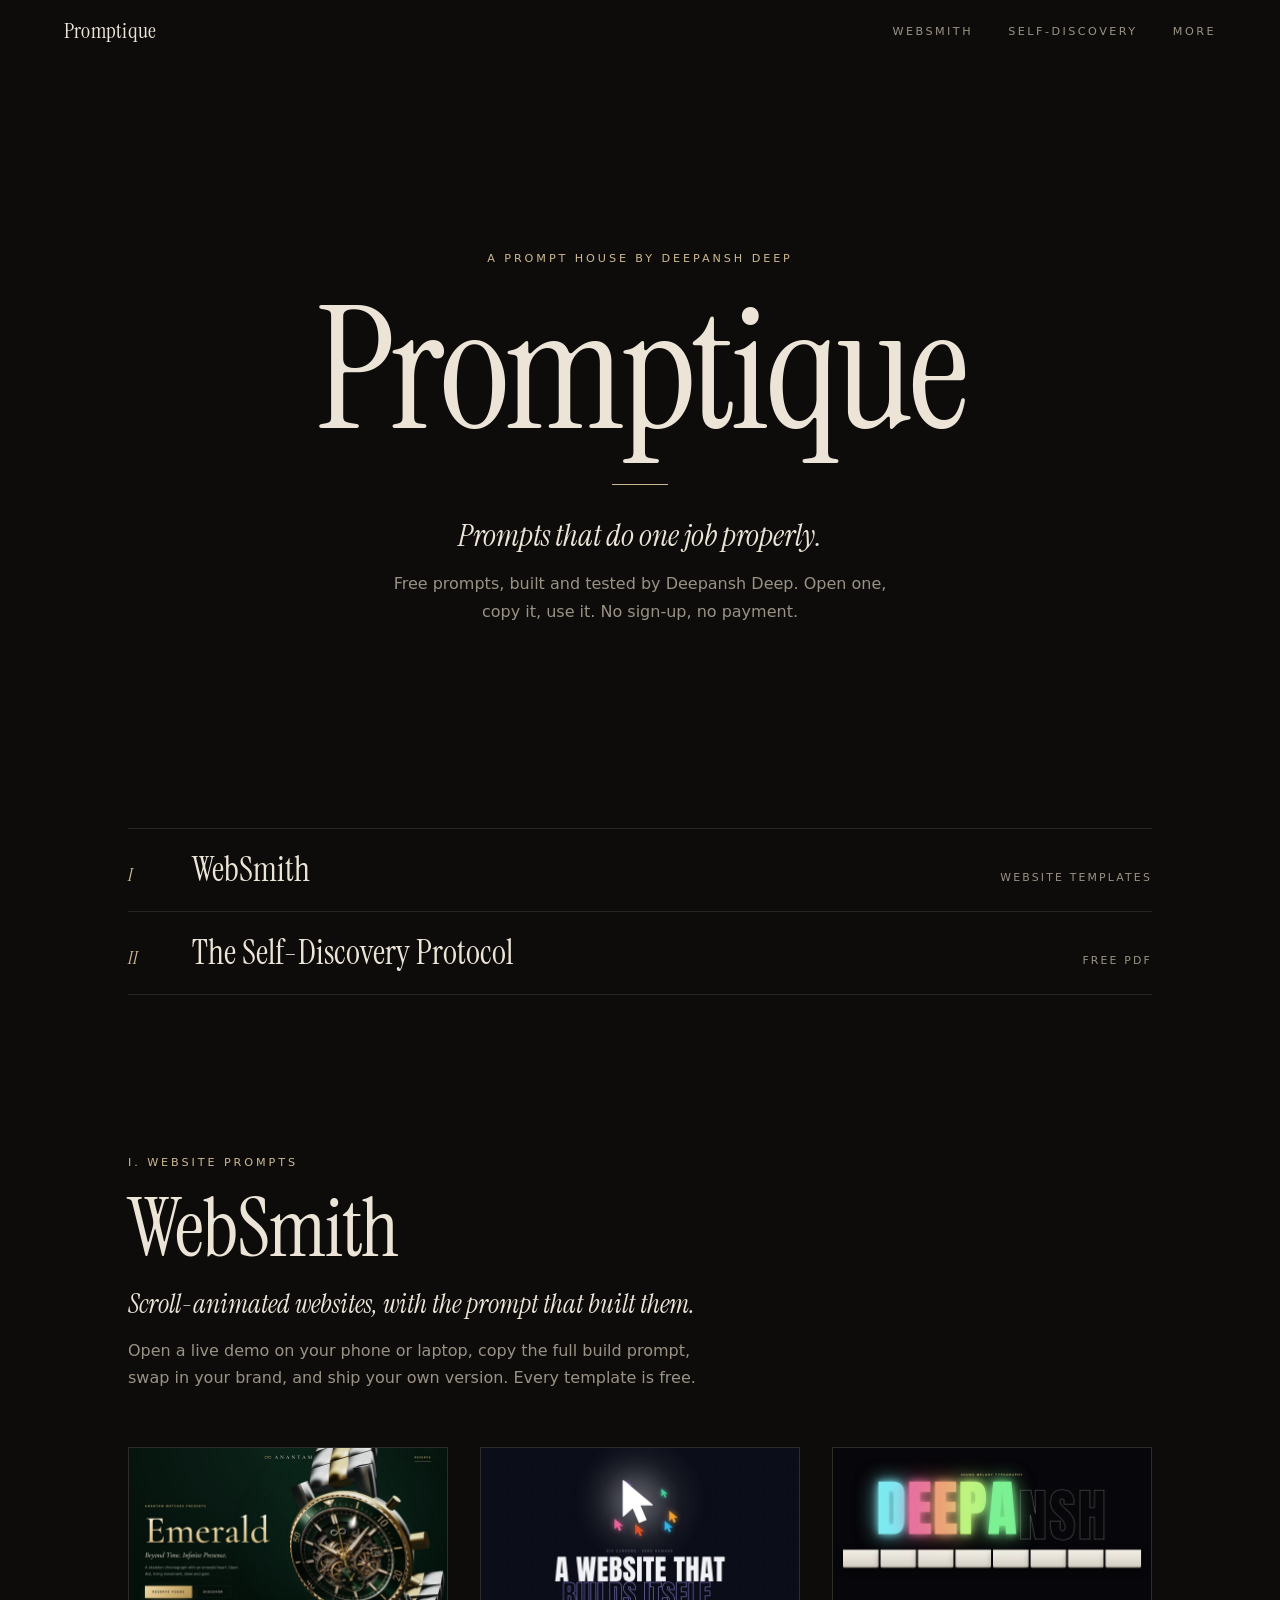
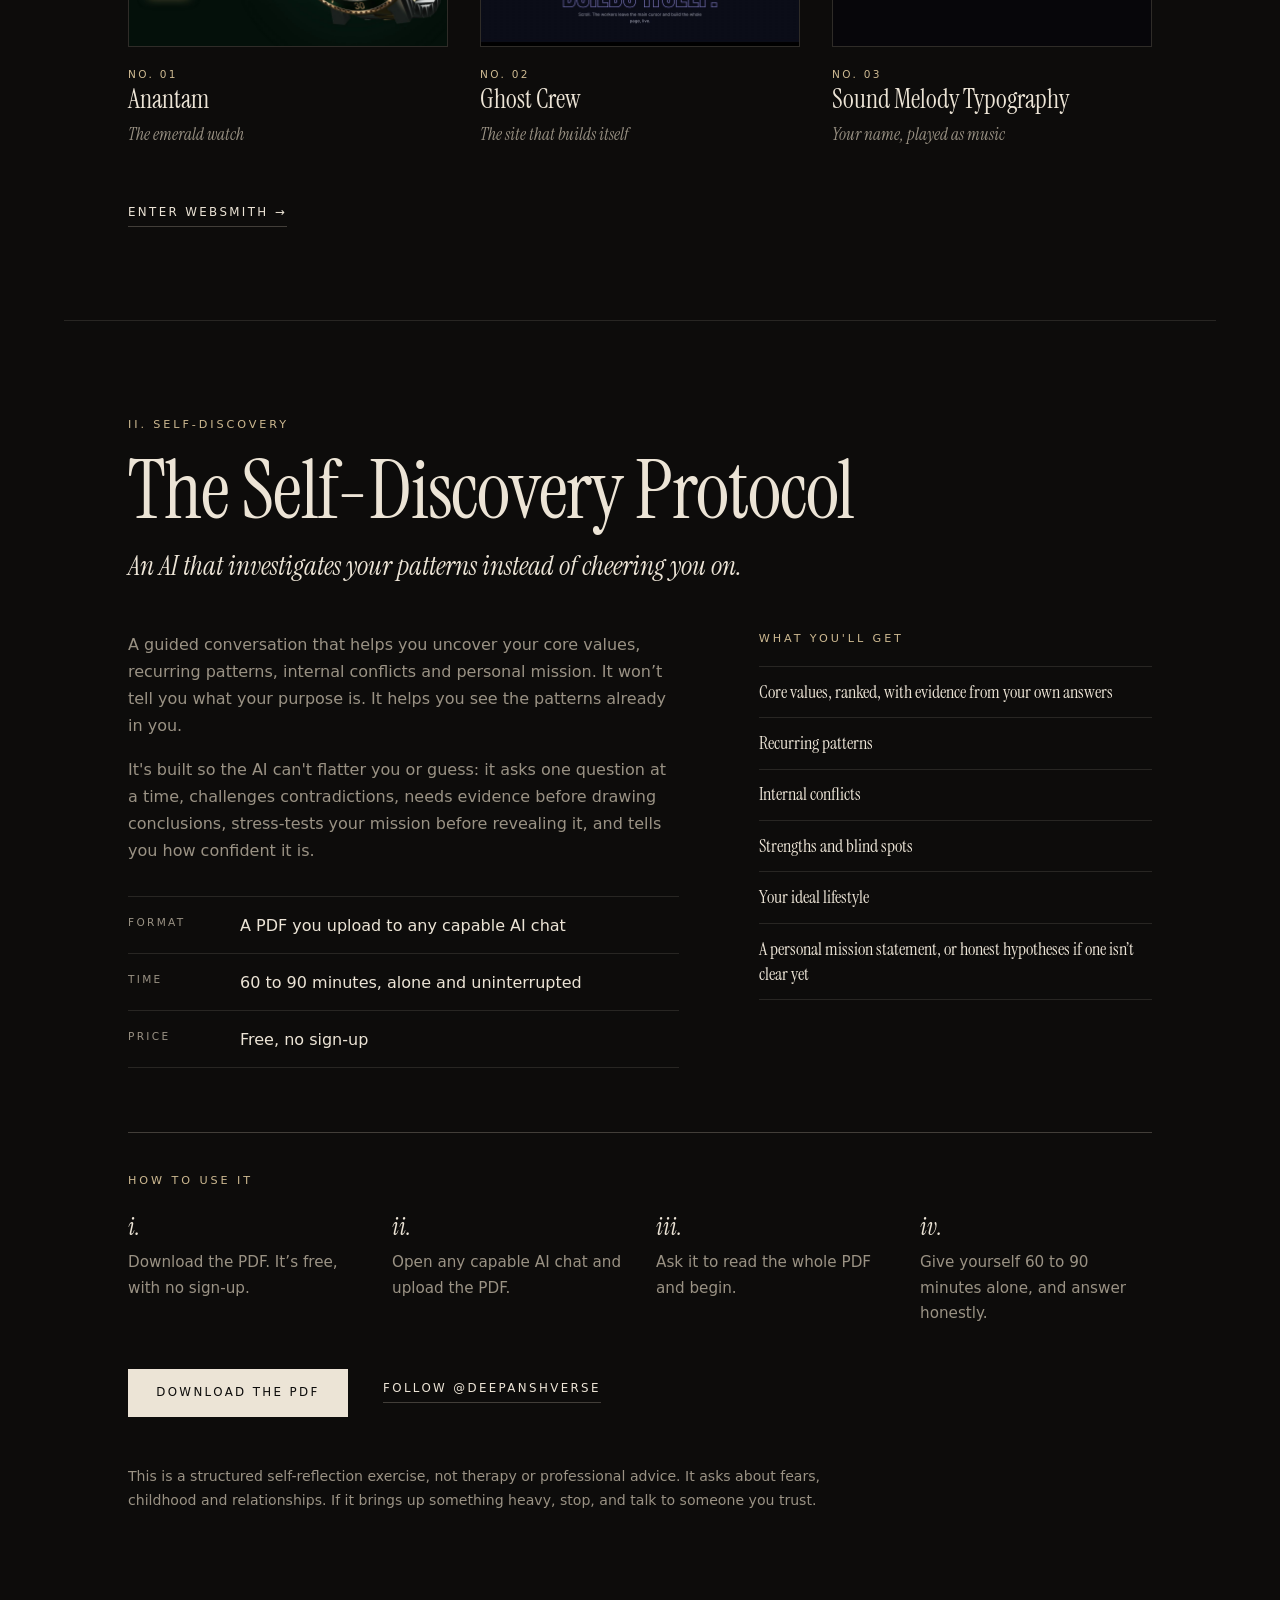
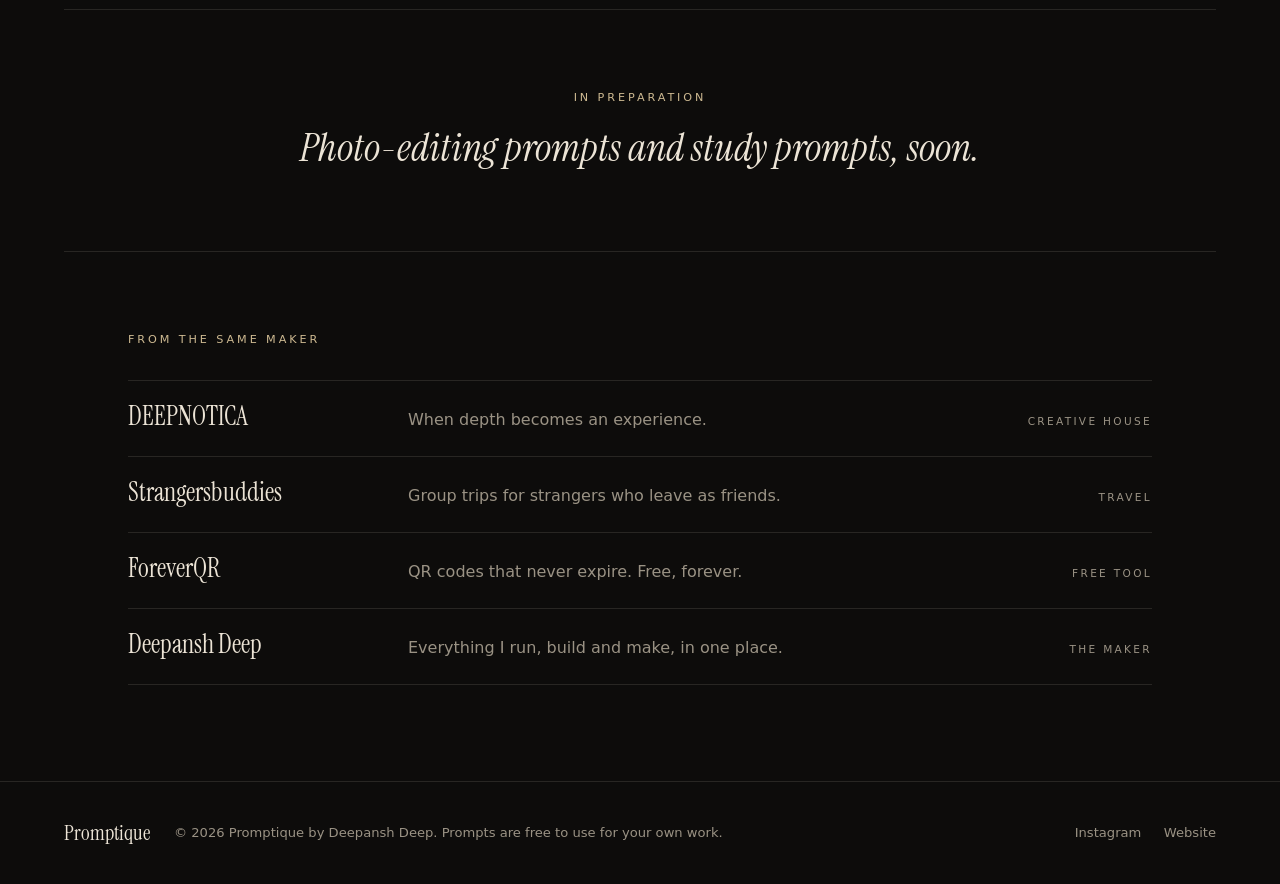
==== index.html @ ca17f7fd "Launch Promptique: WebSmith and the Self-Discovery Protocol Co-Authored-By: Claude Opus 5.5 <noreply" ====
<!DOCTYPE html><html lang="en-IN"> <head><meta charset="utf-8"><meta name="viewport" content="width=device-width, initial-scale=1"><title>Promptique | Free AI prompts by Deepansh Deep, home of WebSmith</title><meta name="description" content="Promptique is a free prompt shop by Deepansh Deep. WebSmith: scroll-animated website templates with the full prompt that built each one. The Self-Discovery Protocol: a free guided AI conversation. No sign-up, no payment."><link rel="canonical" href="https://promptique.github.io/"><meta name="robots" content="index, follow, max-image-preview:large"><meta name="author" content="Deepansh Deep"><meta name="theme-color" content="#0d0c0b"><meta name="color-scheme" content="dark"><link rel="icon" href="/favicon.svg" type="image/svg+xml"><meta property="og:type" content="website"><meta property="og:site_name" content="Promptique"><meta property="og:title" content="Promptique | Free AI prompts by Deepansh Deep, home of WebSmith"><meta property="og:description" content="Promptique is a free prompt shop by Deepansh Deep. WebSmith: scroll-animated website templates with the full prompt that built each one. The Self-Discovery Protocol: a free guided AI conversation. No sign-up, no payment."><meta property="og:url" content="https://promptique.github.io/"><meta property="og:image" content="https://promptique.github.io/og.png"><meta name="twitter:card" content="summary_large_image"><script type="application/ld+json">{"@context":"https://schema.org","@graph":[{"@type":"WebSite","@id":"https://promptique.github.io/#site","name":"Promptique","alternateName":["Promptique prompts","Promptique by Deepansh Deep"],"url":"https://promptique.github.io/","inLanguage":"en-IN","publisher":{"@id":"https://promptique.github.io/#org"}},{"@type":"Organization","@id":"https://promptique.github.io/#org","name":"Promptique","url":"https://promptique.github.io/","logo":"https://promptique.github.io/favicon.svg","founder":{"@type":"Person","name":"Deepansh Deep","url":"https://deepansh-deep.github.io/"},"sameAs":["https://www.instagram.com/deepanshverse/"]},{"@type":"ItemList","name":"Promptique","itemListElement":[{"@type":"ListItem","position":1,"name":"WebSmith","url":"https://promptique.github.io/websmith/","description":"Scroll-animated websites, with the prompt that built them."},{"@type":"ListItem","position":2,"name":"The Self-Discovery Protocol","url":"https://promptique.github.io/#self-discovery","description":"An AI that investigates your patterns instead of cheering you on."}]}]}</script><script>document.documentElement.classList.add('js');</script><link rel="stylesheet" href="/_pq/index.1N5DSRCJ.css"></head> <body> <a class="skip" href="#main">Skip to content</a> <header class="nav"> <a class="nav__brand" href="#top">Promptique</a> <nav class="nav__links" aria-label="Sections"> <a href="#websmith">WebSmith</a> <a href="#self-discovery">Self-Discovery</a> <a href="#more">More</a> </nav> </header> <main id="main"> <section class="hero" id="top"> <p class="label rv">A prompt house by Deepansh Deep</p> <h1 class="hero__word rv">Promptique</h1> <span class="rule rv" aria-hidden="true"></span> <p class="hero__tag rv"><em>Prompts that do one job properly.</em></p> <p class="hero__intro rv">Free prompts, built and tested by Deepansh Deep. Open one, copy it, use it. No sign-up, no payment.</p> </section> <section class="index rv" aria-label="Contents"> <a href="#websmith"><span class="n">I</span><span class="t">WebSmith</span><span class="d">Website templates</span></a> <a href="#self-discovery"><span class="n">II</span><span class="t">The Self-Discovery Protocol</span><span class="d">Free PDF</span></a> </section> <section class="ws" id="websmith" aria-labelledby="ws-h"> <header class="head rv"> <p class="label">I. Website prompts</p> <h2 id="ws-h" class="title">WebSmith</h2> <p class="lead"><em>Scroll-animated websites, with the prompt that built them.</em></p> <p class="body">Open a live demo on your phone or laptop, copy the full build prompt, swap in your brand, and ship your own version. Every template is free.</p> </header> <ul class="tpl" role="list"> <li class="rv" style="--d:0s"> <a href="/websmith/project-2-luxury-watch/index.html"> <span class="tpl__img"><img src="/websmith/assets/t2.jpg" alt="Anantam template preview" width="640" height="400" loading="lazy" decoding="async"></span> <span class="tpl__no">No. 01</span> <span class="tpl__name">Anantam</span> <span class="tpl__sub">The emerald watch</span> </a> </li><li class="rv" style="--d:0.08s"> <a href="/websmith/project-1-scroll-mouse-effect/index.html"> <span class="tpl__img"><img src="/websmith/assets/t1.jpg" alt="Ghost Crew template preview" width="640" height="400" loading="lazy" decoding="async"></span> <span class="tpl__no">No. 02</span> <span class="tpl__name">Ghost Crew</span> <span class="tpl__sub">The site that builds itself</span> </a> </li><li class="rv" style="--d:0.16s"> <a href="/websmith/project-3-sound-melody-typography/index.html"> <span class="tpl__img"><img src="/websmith/assets/t3.jpg" alt="Sound Melody Typography template preview" width="640" height="400" loading="lazy" decoding="async"></span> <span class="tpl__no">No. 03</span> <span class="tpl__name">Sound Melody Typography</span> <span class="tpl__sub">Your name, played as music</span> </a> </li> </ul> <p class="ws__cta rv"><a class="link" href="/websmith/">Enter WebSmith <span aria-hidden="true">→</span></a></p> </section> <section class="sd" id="self-discovery" aria-labelledby="sd-h"> <header class="head rv"> <p class="label">II. Self-discovery</p> <h2 id="sd-h" class="title">The Self-Discovery Protocol</h2> <p class="lead"><em>An AI that investigates your patterns instead of cheering you on.</em></p> </header> <div class="sd__grid"> <div class="rv"> <p class="body">A guided conversation that helps you uncover your core values, recurring patterns, internal conflicts and personal mission. It won’t tell you what your purpose is. It helps you see the patterns already in you.</p> <p class="body">It's built so the AI can't flatter you or guess: it asks one question at a time, challenges contradictions, needs evidence before drawing conclusions, stress-tests your mission before revealing it, and tells you how confident it is.</p> <dl class="facts"> <div><dt>Format</dt><dd>A PDF you upload to any capable AI chat</dd></div> <div><dt>Time</dt><dd>60 to 90 minutes, alone and uninterrupted</dd></div> <div><dt>Price</dt><dd>Free, no sign-up</dd></div> </dl> </div> <div class="rv"> <h3 class="label">What you'll get</h3> <ul class="list" role="list"><li>Core values, ranked, with evidence from your own answers</li><li>Recurring patterns</li><li>Internal conflicts</li><li>Strengths and blind spots</li><li>Your ideal lifestyle</li><li>A personal mission statement, or honest hypotheses if one isn’t clear yet</li></ul> </div> </div> <div class="how rv"> <h3 class="label">How to use it</h3> <ol role="list"><li><span class="how__n">i.</span>Download the PDF. It’s free, with no sign-up.</li><li><span class="how__n">ii.</span>Open any capable AI chat and upload the PDF.</li><li><span class="how__n">iii.</span>Ask it to read the whole PDF and begin.</li><li><span class="how__n">iv.</span>Give yourself 60 to 90 minutes alone, and answer honestly.</li></ol> <div class="ctas"> <a class="btn" href="/downloads/the-self-discovery-protocol.pdf" download>Download the PDF</a> <a class="link" href="https://www.instagram.com/deepanshverse/" target="_blank" rel="noopener">Follow @deepanshverse<span class="sr"> (opens in a new tab)</span></a> </div> </div> <p class="note rv" role="note">This is a structured self-reflection exercise, not therapy or professional advice. It asks about fears, childhood and relationships. If it brings up something heavy, stop, and talk to someone you trust.</p> </section> <section class="next rv" aria-labelledby="next-h"> <h2 id="next-h" class="label">In preparation</h2> <p class="next__list"><em>Photo-editing prompts and study prompts, soon.</em></p> </section> <section class="more" id="more" aria-labelledby="more-h"> <h2 id="more-h" class="label rv">From the same maker</h2> <ul class="more__list" role="list"> <li class="rv"> <a href="https://deepnotica.github.io/" target="_blank" rel="noopener"> <span class="more__name">DEEPNOTICA</span> <span class="more__text">When depth becomes an experience.</span> <span class="more__label">Creative house</span> <span class="sr"> (opens in a new tab)</span> </a> </li><li class="rv"> <a href="https://strangersbuddies.github.io/" target="_blank" rel="noopener"> <span class="more__name">Strangersbuddies</span> <span class="more__text">Group trips for strangers who leave as friends.</span> <span class="more__label">Travel</span> <span class="sr"> (opens in a new tab)</span> </a> </li><li class="rv"> <a href="https://foreverqr.github.io/" target="_blank" rel="noopener"> <span class="more__name">ForeverQR</span> <span class="more__text">QR codes that never expire. Free, forever.</span> <span class="more__label">Free tool</span> <span class="sr"> (opens in a new tab)</span> </a> </li><li class="rv"> <a href="https://deepansh-deep.github.io/" target="_blank" rel="noopener"> <span class="more__name">Deepansh Deep</span> <span class="more__text">Everything I run, build and make, in one place.</span> <span class="more__label">The maker</span> <span class="sr"> (opens in a new tab)</span> </a> </li> </ul> </section> </main> <footer class="foot"> <p class="foot__brand">Promptique</p> <p class="foot__line">© 2026 Promptique by <a href="https://deepansh-deep.github.io/" target="_blank" rel="noopener">Deepansh Deep</a>. Prompts are free to use for your own work.</p> <p class="foot__links"><a href="https://www.instagram.com/deepanshverse/" target="_blank" rel="noopener">Instagram</a><a href="https://deepansh-deep.github.io/" target="_blank" rel="noopener">Website</a></p> </footer> <script>
      (() => {
        const els = document.querySelectorAll('.rv');
        if (!('IntersectionObserver' in window) || matchMedia('(prefers-reduced-motion: reduce)').matches) { els.forEach((e) => e.classList.add('in')); return; }
        const io = new IntersectionObserver((es) => es.forEach((e) => { if (e.isIntersecting) { e.target.classList.add('in'); io.unobserve(e.target); } }), { rootMargin: '0px 0px -6% 0px' });
        els.forEach((e) => io.observe(e));
        const nav = document.querySelector('.nav');
        addEventListener('scroll', () => nav.classList.toggle('is-solid', scrollY > 40), { passive: true });
      })();
    </script> </body> </html>
---- _pq/index.1N5DSRCJ.css ----
@font-face{font-family:"Instrument Serif";font-style:italic;font-display:swap;font-weight:400;src:url(/_pq/instrument-serif-latin-ext-400-italic.C9HzH3YL.woff2) format("woff2"),url(/_pq/instrument-serif-latin-ext-400-italic.D7-lnxEk.woff) format("woff");unicode-range:U+0100-02BA,U+02BD-02C5,U+02C7-02CC,U+02CE-02D7,U+02DD-02FF,U+0304,U+0308,U+0329,U+1D00-1DBF,U+1E00-1E9F,U+1EF2-1EFF,U+2020,U+20A0-20AB,U+20AD-20C0,U+2113,U+2C60-2C7F,U+A720-A7FF}@font-face{font-family:"Instrument Serif";font-style:italic;font-display:swap;font-weight:400;src:url(/_pq/instrument-serif-latin-400-italic.DKMiL14s.woff2) format("woff2"),url(/_pq/instrument-serif-latin-400-italic.u__WvvIK.woff) format("woff");unicode-range:U+0000-00FF,U+0131,U+0152-0153,U+02BB-02BC,U+02C6,U+02DA,U+02DC,U+0304,U+0308,U+0329,U+2000-206F,U+20AC,U+2122,U+2191,U+2193,U+2212,U+2215,U+FEFF,U+FFFD}@font-face{font-family:"Instrument Serif";font-style:normal;font-display:swap;font-weight:400;src:url(/_pq/instrument-serif-latin-ext-400-normal.C2je3j2s.woff2) format("woff2"),url(/_pq/instrument-serif-latin-ext-400-normal.CFCUzsTy.woff) format("woff");unicode-range:U+0100-02BA,U+02BD-02C5,U+02C7-02CC,U+02CE-02D7,U+02DD-02FF,U+0304,U+0308,U+0329,U+1D00-1DBF,U+1E00-1E9F,U+1EF2-1EFF,U+2020,U+20A0-20AB,U+20AD-20C0,U+2113,U+2C60-2C7F,U+A720-A7FF}@font-face{font-family:"Instrument Serif";font-style:normal;font-display:swap;font-weight:400;src:url(/_pq/instrument-serif-latin-400-normal.DnYpCC2O.woff2) format("woff2"),url(/_pq/instrument-serif-latin-400-normal.BVbkICAY.woff) format("woff");unicode-range:U+0000-00FF,U+0131,U+0152-0153,U+02BB-02BC,U+02C6,U+02DA,U+02DC,U+0304,U+0308,U+0329,U+2000-206F,U+20AC,U+2122,U+2191,U+2193,U+2212,U+2215,U+FEFF,U+FFFD}@font-face{font-family:Schibsted Grotesk Variable;font-style:normal;font-display:swap;font-weight:400 900;src:url(/_pq/schibsted-grotesk-latin-ext-wght-normal.hsMS0n0O.woff2) format("woff2-variations");unicode-range:U+0100-02BA,U+02BD-02C5,U+02C7-02CC,U+02CE-02D7,U+02DD-02FF,U+0304,U+0308,U+0329,U+1D00-1DBF,U+1E00-1E9F,U+1EF2-1EFF,U+2020,U+20A0-20AB,U+20AD-20C0,U+2113,U+2C60-2C7F,U+A720-A7FF}@font-face{font-family:Schibsted Grotesk Variable;font-style:normal;font-display:swap;font-weight:400 900;src:url(/_pq/schibsted-grotesk-latin-wght-normal.Bb8VGrTG.woff2) format("woff2-variations");unicode-range:U+0000-00FF,U+0131,U+0152-0153,U+02BB-02BC,U+02C6,U+02DA,U+02DC,U+0304,U+0308,U+0329,U+2000-206F,U+20AC,U+2122,U+2191,U+2193,U+2212,U+2215,U+FEFF,U+FFFD}:root{--bg: #0d0c0b;--line: rgba(232, 222, 204, .12);--line2: rgba(232, 222, 204, .24);--ink: #ece4d6;--dim: #9a9284;--champ: #cdb991;--serif: "Instrument Serif", Georgia, "Times New Roman", serif;--sans: "Schibsted Grotesk Variable", system-ui, sans-serif;--ease: cubic-bezier(.25,.6,.2,1);--pad: clamp(1.25rem, 5vw, 4rem);--max: 72rem;color-scheme:dark}*,*:before,*:after{box-sizing:border-box}html{scroll-behavior:smooth;-webkit-text-size-adjust:100%}body{margin:0;background:var(--bg);color:var(--ink);font:400 1rem/1.7 var(--sans);overflow-x:hidden;-webkit-font-smoothing:antialiased}a{color:inherit}em{font-family:var(--serif);font-style:italic;font-weight:400}img{display:block;max-width:100%;height:auto}.sr{position:absolute;width:1px;height:1px;overflow:hidden;clip:rect(0 0 0 0);white-space:nowrap}.skip{position:absolute;left:1rem;top:-4rem;z-index:99;background:var(--ink);color:var(--bg);padding:.6rem 1rem}.skip:focus{top:1rem}:focus-visible{outline:1px solid var(--champ);outline-offset:4px}.label{margin:0;font:500 .7rem/1.4 var(--sans);letter-spacing:.26em;text-transform:uppercase;color:var(--champ)}.title{margin:1.1rem 0 0;font:400 clamp(2.6rem,1.4rem + 4.6vw,5.4rem)/1 var(--serif);letter-spacing:-.015em}.lead{margin:1rem 0 0;font-size:clamp(1.25rem,1rem + .9vw,1.7rem);line-height:1.3;color:var(--ink)}.body{margin:1rem 0 0;color:var(--dim);max-width:38rem}.btn{display:inline-flex;align-items:center;min-height:3rem;padding:.9rem 1.7rem;border:1px solid var(--ink);background:var(--ink);color:var(--bg);font:500 .74rem/1 var(--sans);letter-spacing:.2em;text-transform:uppercase;text-decoration:none;transition:background .4s var(--ease),color .4s var(--ease)}.btn:hover{background:transparent;color:var(--ink)}.link{font:500 .74rem/1 var(--sans);letter-spacing:.2em;text-transform:uppercase;text-decoration:none;padding-bottom:.45rem;border-bottom:1px solid var(--line2);transition:border-color .4s var(--ease),color .4s}.link:hover{border-color:var(--champ);color:var(--champ)}.js .rv{opacity:0;transform:translateY(14px);transition:opacity 1.2s var(--ease),transform 1.2s var(--ease);transition-delay:var(--d, 0s)}.js .rv.in{opacity:1;transform:none}.nav{position:fixed;inset:0 0 auto;z-index:40;display:flex;align-items:center;gap:2rem;padding:1.3rem var(--pad);border-bottom:1px solid transparent;transition:background .5s,border-color .5s}.nav.is-solid{background:#0d0c0be0;backdrop-filter:blur(10px);border-color:var(--line)}.nav__brand{font:400 1.35rem/1 var(--serif);text-decoration:none;letter-spacing:.01em}.nav__links{display:flex;gap:2.2rem;margin-left:auto}.nav__links a{font:500 .7rem/1 var(--sans);letter-spacing:.22em;text-transform:uppercase;text-decoration:none;color:var(--dim);transition:color .3s}.nav__links a:hover{color:var(--ink)}main>section{max-width:var(--max);margin-inline:auto;padding-inline:var(--pad)}.hero{min-height:92svh;display:grid;align-content:center;justify-items:center;text-align:center;padding-top:7rem;padding-bottom:4rem}.hero__word{margin:1.6rem 0 0;font:400 clamp(3.6rem,1rem + 12vw,11rem)/.92 var(--serif);letter-spacing:-.025em}.rule{display:block;width:3.5rem;height:1px;background:var(--champ);margin:2.2rem auto 0}.hero__tag{margin:2rem 0 0;font-size:clamp(1.3rem,1rem + 1.2vw,2rem);line-height:1.2}.hero__intro{margin:1rem 0 0;max-width:32rem;color:var(--dim)}.index{display:grid;margin-bottom:6rem}.index a:first-child{border-top:1px solid var(--line)}.index a{display:grid;grid-template-columns:3rem 1fr auto;align-items:baseline;gap:1rem;padding:1.4rem 0;border-bottom:1px solid var(--line);text-decoration:none;transition:padding .5s var(--ease)}.index a:hover{padding-left:.6rem}.index .n{font:italic 400 1.1rem/1 var(--serif);color:var(--champ)}.index .t{font:400 clamp(1.4rem,1rem + 1.4vw,2.2rem)/1.1 var(--serif)}.index .d{font:500 .68rem/1 var(--sans);letter-spacing:.2em;text-transform:uppercase;color:var(--dim)}.ws{padding-block:4rem 6rem}.tpl{list-style:none;margin:3.5rem 0 0;padding:0;display:grid;grid-template-columns:repeat(3,1fr);gap:2rem}.tpl a{display:grid;gap:.35rem;text-decoration:none}.tpl__img{display:block;aspect-ratio:16 / 10;overflow:hidden;border:1px solid var(--line);margin-bottom:1rem;background:#151311}.tpl__img img{width:100%;height:100%;object-fit:cover;filter:saturate(.85);transition:transform 1.2s var(--ease),filter .8s}.tpl a:hover img{transform:scale(1.03);filter:saturate(1)}.tpl__no{font:500 .66rem/1 var(--sans);letter-spacing:.22em;text-transform:uppercase;color:var(--champ)}.tpl__name{font:400 1.6rem/1.15 var(--serif)}.tpl__sub{font-family:var(--serif);font-style:italic;color:var(--dim);font-size:1.05rem}.ws__cta{margin:3rem 0 0}.sd{padding-block:6rem;border-top:1px solid var(--line)}.sd__grid{display:grid;grid-template-columns:7fr 5fr;gap:3rem 5rem;margin-top:3rem}.sd__grid .body:first-child{margin-top:0}.facts{margin:2rem 0 0;display:grid;border-top:1px solid var(--line)}.facts div{display:grid;grid-template-columns:6rem 1fr;gap:1rem;padding:.9rem 0;border-bottom:1px solid var(--line)}.facts dt{font:500 .66rem/1.9 var(--sans);letter-spacing:.22em;text-transform:uppercase;color:var(--dim)}.facts dd{margin:0}.list{list-style:none;margin:1.2rem 0 0;padding:0;border-top:1px solid var(--line)}.list li{padding:.8rem 0;border-bottom:1px solid var(--line);font-family:var(--serif);font-size:1.15rem;line-height:1.35}.how{margin-top:4rem;padding-top:2.5rem;border-top:1px solid var(--line2)}.how ol{list-style:none;margin:1.6rem 0 0;padding:0;display:grid;grid-template-columns:repeat(4,1fr);gap:2rem}.how li{color:var(--dim);font-size:.95rem}.how__n{display:block;font:italic 400 1.5rem/1 var(--serif);color:var(--ink);margin-bottom:.7rem}.ctas{display:flex;flex-wrap:wrap;align-items:center;gap:1.5rem 2.2rem;margin-top:2.6rem}.note{margin:3rem 0 0;max-width:46rem;font-size:.88rem;color:var(--dim);font-style:normal}.next{padding-block:5rem;border-top:1px solid var(--line);text-align:center}.next__list{margin:1.2rem 0 0;font-size:clamp(1.5rem,1rem + 1.8vw,2.6rem);line-height:1.2}.more{padding-block:5rem 6rem;border-top:1px solid var(--line)}.more__list{list-style:none;margin:2rem 0 0;padding:0;border-top:1px solid var(--line)}.more__list a{display:grid;grid-template-columns:16rem 1fr auto;gap:1.5rem;align-items:baseline;padding:1.4rem 0;border-bottom:1px solid var(--line);text-decoration:none;transition:padding .5s var(--ease)}.more__list a:hover{padding-left:.6rem}.more__list a:hover .more__name{color:var(--champ)}.more__name{font:400 1.6rem/1.1 var(--serif);transition:color .4s}.more__text{color:var(--dim)}.more__label{font:500 .66rem/1 var(--sans);letter-spacing:.22em;text-transform:uppercase;color:var(--dim)}.foot{border-top:1px solid var(--line);padding:2.5rem var(--pad);display:grid;grid-template-columns:auto 1fr auto;gap:1.5rem;align-items:center}.foot__brand{margin:0;font:400 1.3rem/1 var(--serif)}.foot__line{margin:0;color:var(--dim);font-size:.82rem}.foot__links{margin:0;display:flex;gap:1.4rem;font-size:.82rem}.foot a{color:var(--dim);text-decoration:none}.foot a:hover{color:var(--ink)}@media(max-width:900px){.nav__links{gap:1.2rem}.tpl{grid-template-columns:1fr;gap:2.5rem}.sd__grid{grid-template-columns:1fr}.how ol{grid-template-columns:1fr 1fr}.more__list a{grid-template-columns:1fr;gap:.4rem}.foot{grid-template-columns:1fr}}@media(max-width:560px){.nav__links a:not(:first-child){display:none}.index a{grid-template-columns:2.2rem 1fr}.index .d{display:none}.how ol{grid-template-columns:1fr;gap:1.4rem}.facts div{grid-template-columns:1fr;gap:.1rem}}@media(prefers-reduced-motion:reduce){html{scroll-behavior:auto}}
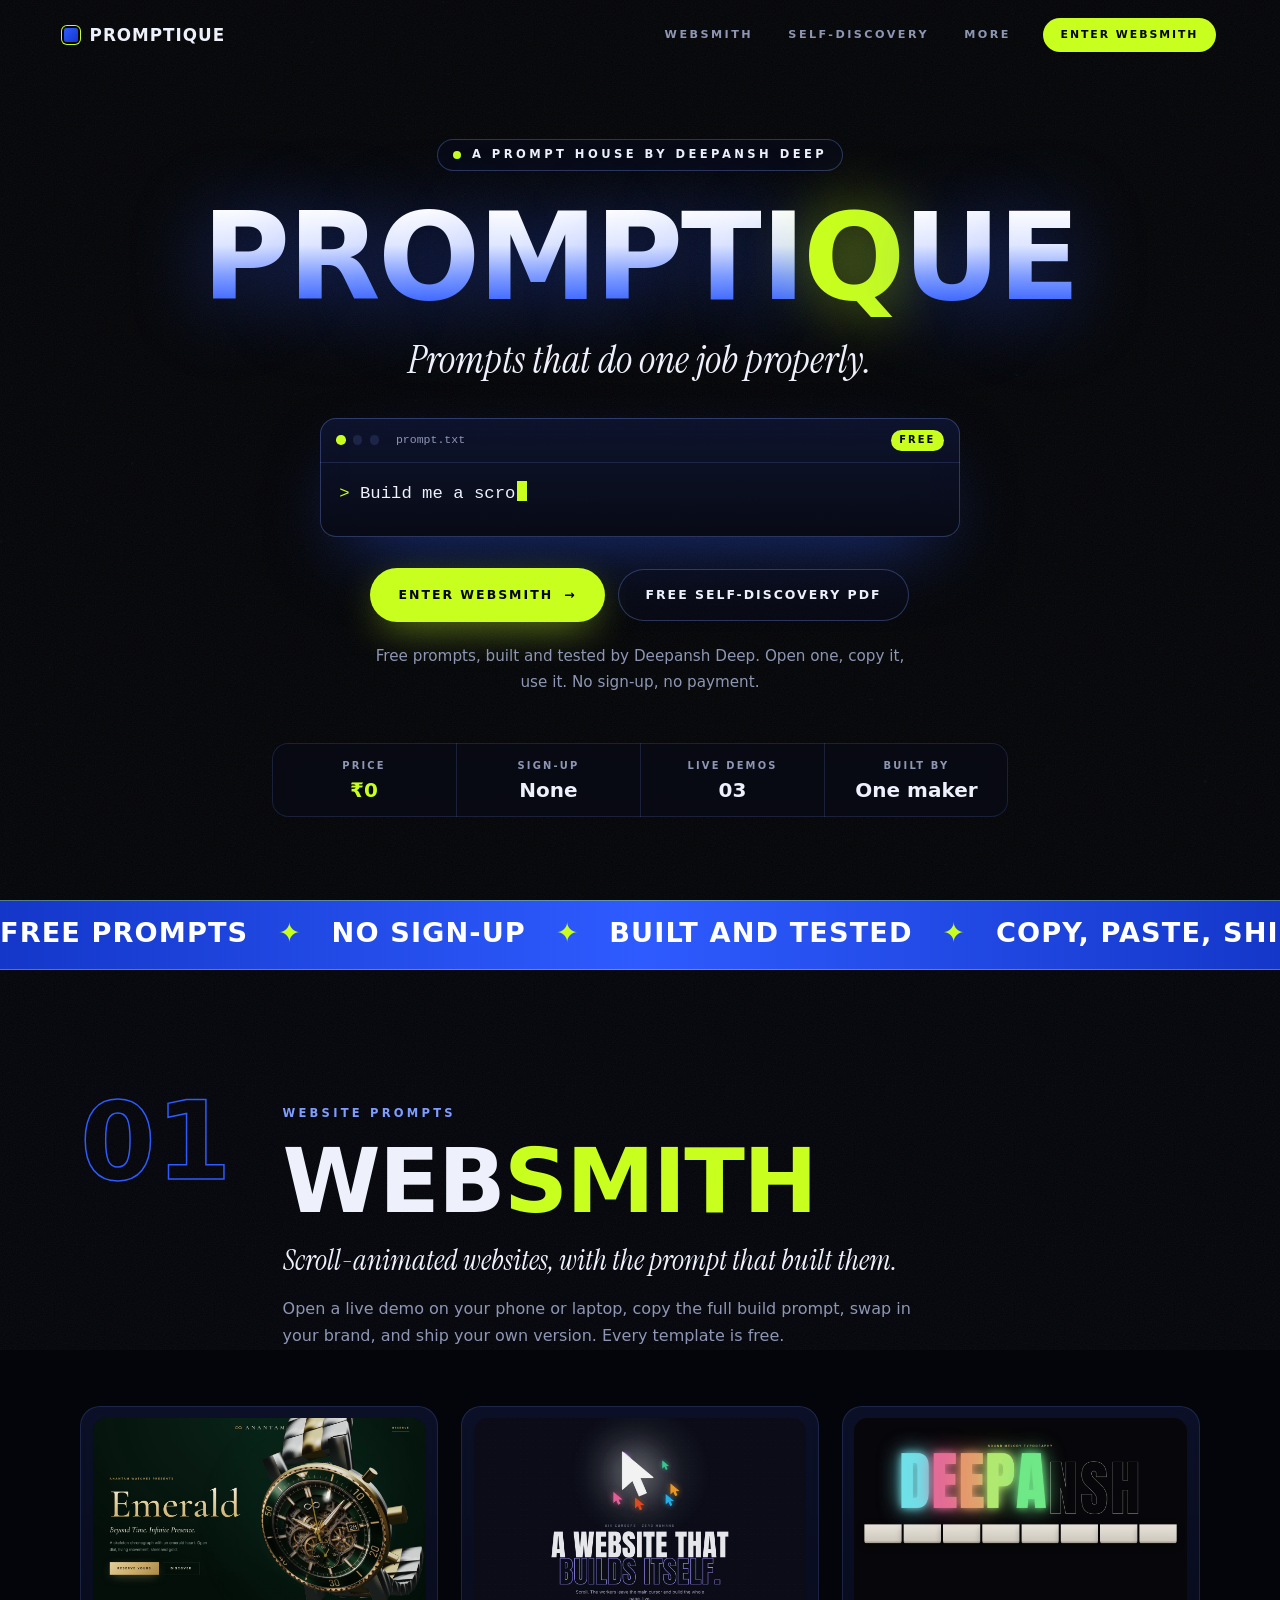
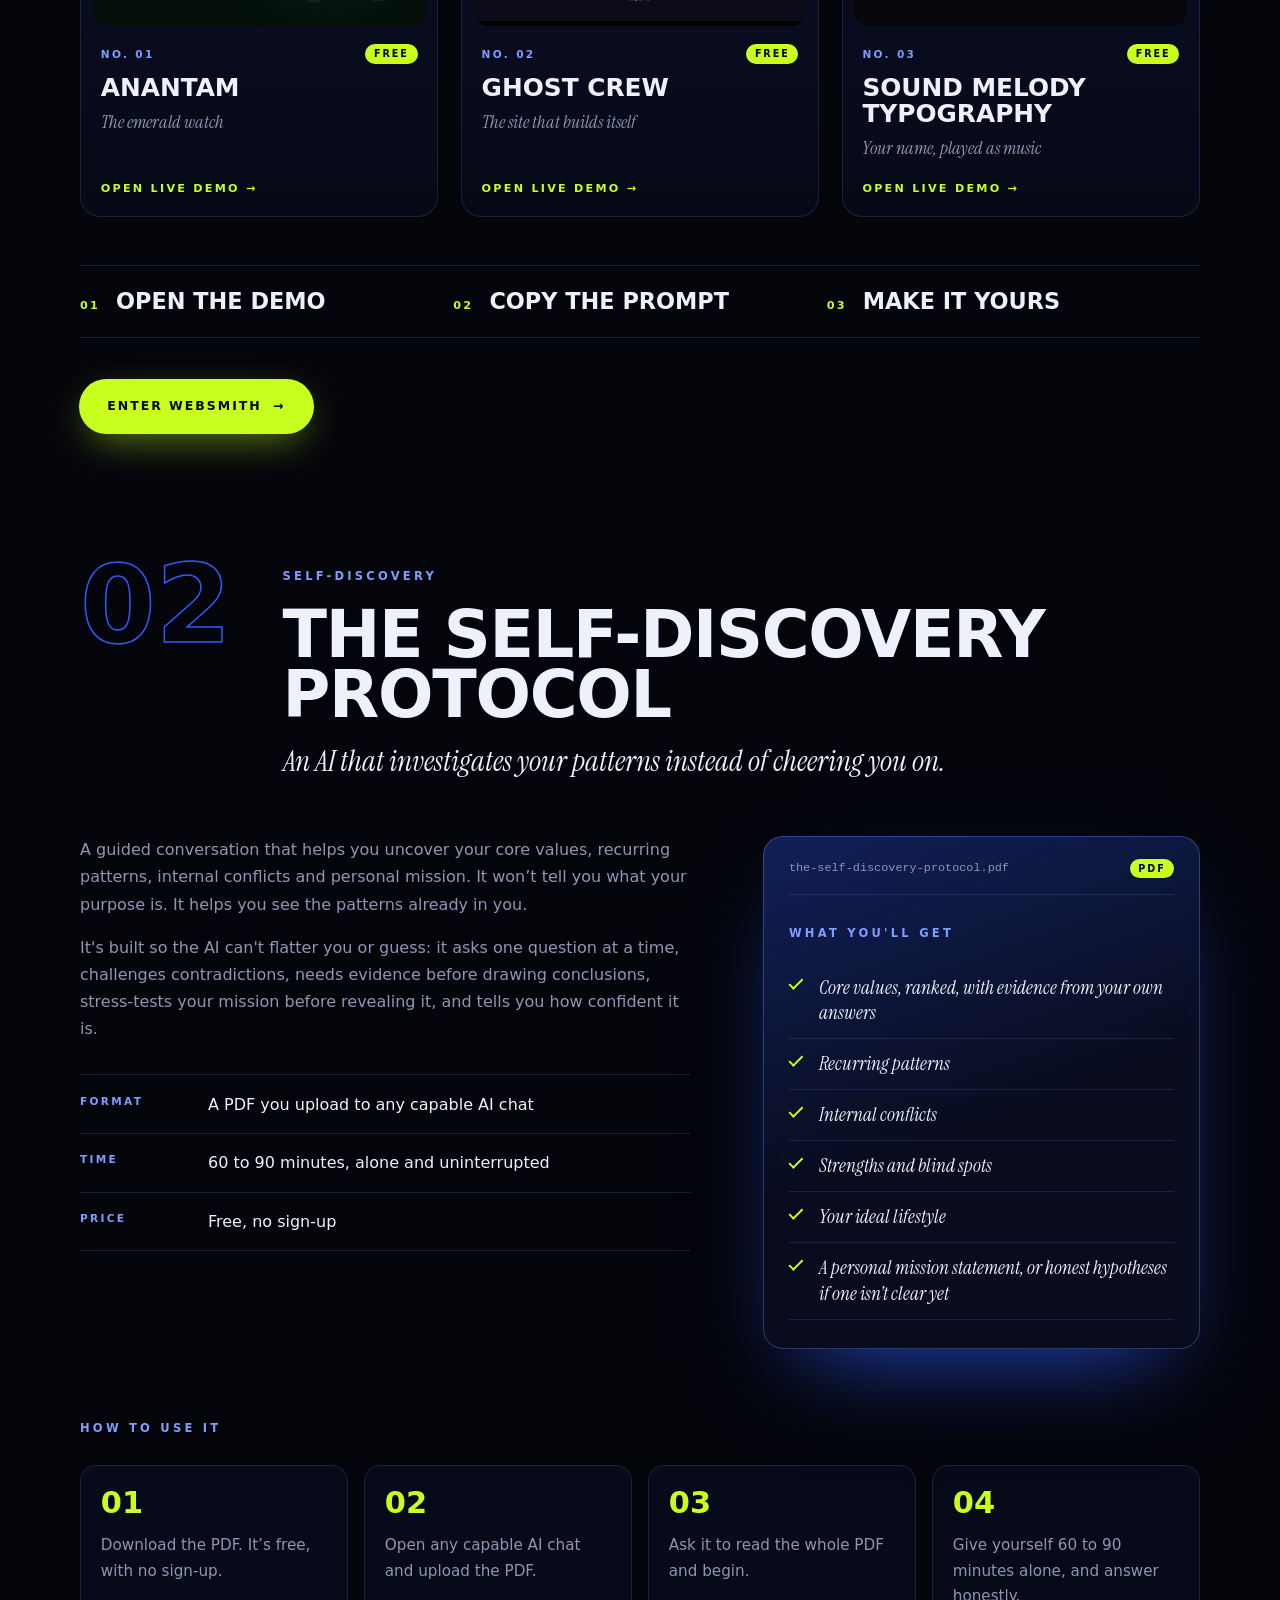
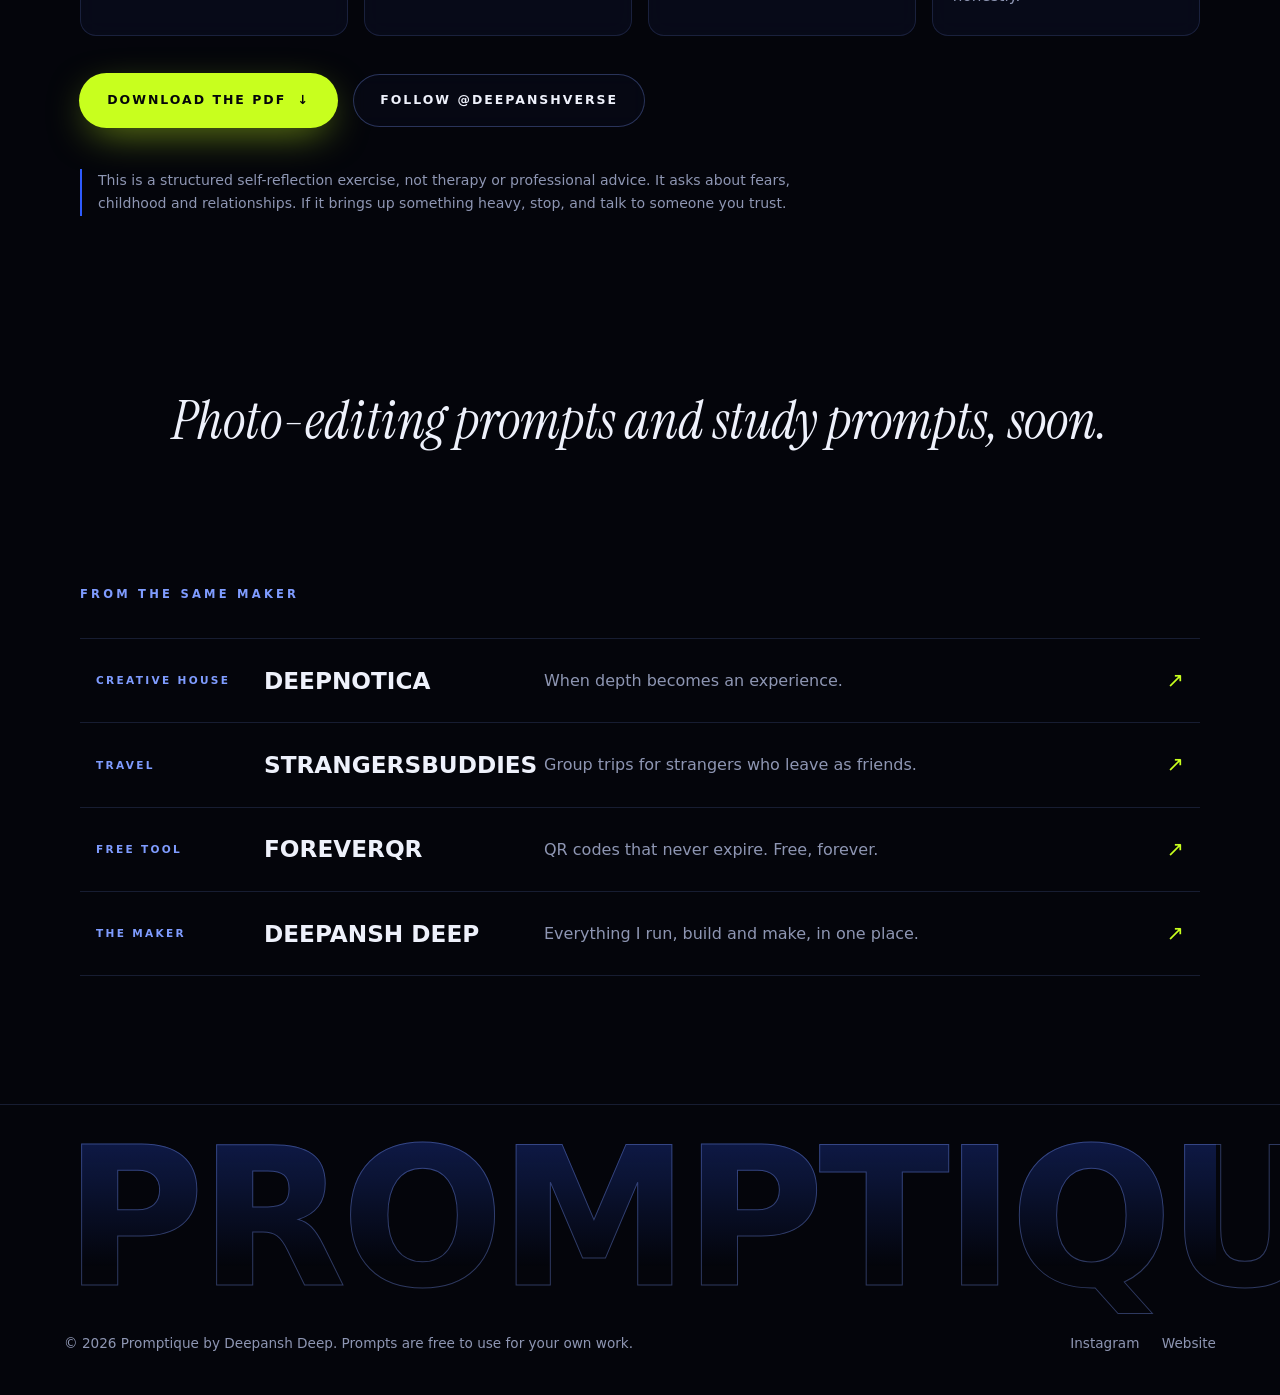
==== commit caea6912: "Promptique redesign: Midnight Black and Cobalt Blue with Acid Lime; WebSmith statement section made " ====
--- a/index.html
+++ b/index.html
@@ -1,10 +1,62 @@
-<!DOCTYPE html><html lang="en-IN"> <head><meta charset="utf-8"><meta name="viewport" content="width=device-width, initial-scale=1"><title>Promptique | Free AI prompts by Deepansh Deep, home of WebSmith</title><meta name="description" content="Promptique is a free prompt shop by Deepansh Deep. WebSmith: scroll-animated website templates with the full prompt that built each one. The Self-Discovery Protocol: a free guided AI conversation. No sign-up, no payment."><link rel="canonical" href="https://promptique.github.io/"><meta name="robots" content="index, follow, max-image-preview:large"><meta name="author" content="Deepansh Deep"><meta name="theme-color" content="#0d0c0b"><meta name="color-scheme" content="dark"><link rel="icon" href="/favicon.svg" type="image/svg+xml"><meta property="og:type" content="website"><meta property="og:site_name" content="Promptique"><meta property="og:title" content="Promptique | Free AI prompts by Deepansh Deep, home of WebSmith"><meta property="og:description" content="Promptique is a free prompt shop by Deepansh Deep. WebSmith: scroll-animated website templates with the full prompt that built each one. The Self-Discovery Protocol: a free guided AI conversation. No sign-up, no payment."><meta property="og:url" content="https://promptique.github.io/"><meta property="og:image" content="https://promptique.github.io/og.png"><meta name="twitter:card" content="summary_large_image"><script type="application/ld+json">{"@context":"https://schema.org","@graph":[{"@type":"WebSite","@id":"https://promptique.github.io/#site","name":"Promptique","alternateName":["Promptique prompts","Promptique by Deepansh Deep"],"url":"https://promptique.github.io/","inLanguage":"en-IN","publisher":{"@id":"https://promptique.github.io/#org"}},{"@type":"Organization","@id":"https://promptique.github.io/#org","name":"Promptique","url":"https://promptique.github.io/","logo":"https://promptique.github.io/favicon.svg","founder":{"@type":"Person","name":"Deepansh Deep","url":"https://deepansh-deep.github.io/"},"sameAs":["https://www.instagram.com/deepanshverse/"]},{"@type":"ItemList","name":"Promptique","itemListElement":[{"@type":"ListItem","position":1,"name":"WebSmith","url":"https://promptique.github.io/websmith/","description":"Scroll-animated websites, with the prompt that built them."},{"@type":"ListItem","position":2,"name":"The Self-Discovery Protocol","url":"https://promptique.github.io/#self-discovery","description":"An AI that investigates your patterns instead of cheering you on."}]}]}</script><script>document.documentElement.classList.add('js');</script><link rel="stylesheet" href="/_pq/index.1N5DSRCJ.css"></head> <body> <a class="skip" href="#main">Skip to content</a> <header class="nav"> <a class="nav__brand" href="#top">Promptique</a> <nav class="nav__links" aria-label="Sections"> <a href="#websmith">WebSmith</a> <a href="#self-discovery">Self-Discovery</a> <a href="#more">More</a> </nav> </header> <main id="main"> <section class="hero" id="top"> <p class="label rv">A prompt house by Deepansh Deep</p> <h1 class="hero__word rv">Promptique</h1> <span class="rule rv" aria-hidden="true"></span> <p class="hero__tag rv"><em>Prompts that do one job properly.</em></p> <p class="hero__intro rv">Free prompts, built and tested by Deepansh Deep. Open one, copy it, use it. No sign-up, no payment.</p> </section> <section class="index rv" aria-label="Contents"> <a href="#websmith"><span class="n">I</span><span class="t">WebSmith</span><span class="d">Website templates</span></a> <a href="#self-discovery"><span class="n">II</span><span class="t">The Self-Discovery Protocol</span><span class="d">Free PDF</span></a> </section> <section class="ws" id="websmith" aria-labelledby="ws-h"> <header class="head rv"> <p class="label">I. Website prompts</p> <h2 id="ws-h" class="title">WebSmith</h2> <p class="lead"><em>Scroll-animated websites, with the prompt that built them.</em></p> <p class="body">Open a live demo on your phone or laptop, copy the full build prompt, swap in your brand, and ship your own version. Every template is free.</p> </header> <ul class="tpl" role="list"> <li class="rv" style="--d:0s"> <a href="/websmith/project-2-luxury-watch/index.html"> <span class="tpl__img"><img src="/websmith/assets/t2.jpg" alt="Anantam template preview" width="640" height="400" loading="lazy" decoding="async"></span> <span class="tpl__no">No. 01</span> <span class="tpl__name">Anantam</span> <span class="tpl__sub">The emerald watch</span> </a> </li><li class="rv" style="--d:0.08s"> <a href="/websmith/project-1-scroll-mouse-effect/index.html"> <span class="tpl__img"><img src="/websmith/assets/t1.jpg" alt="Ghost Crew template preview" width="640" height="400" loading="lazy" decoding="async"></span> <span class="tpl__no">No. 02</span> <span class="tpl__name">Ghost Crew</span> <span class="tpl__sub">The site that builds itself</span> </a> </li><li class="rv" style="--d:0.16s"> <a href="/websmith/project-3-sound-melody-typography/index.html"> <span class="tpl__img"><img src="/websmith/assets/t3.jpg" alt="Sound Melody Typography template preview" width="640" height="400" loading="lazy" decoding="async"></span> <span class="tpl__no">No. 03</span> <span class="tpl__name">Sound Melody Typography</span> <span class="tpl__sub">Your name, played as music</span> </a> </li> </ul> <p class="ws__cta rv"><a class="link" href="/websmith/">Enter WebSmith <span aria-hidden="true">→</span></a></p> </section> <section class="sd" id="self-discovery" aria-labelledby="sd-h"> <header class="head rv"> <p class="label">II. Self-discovery</p> <h2 id="sd-h" class="title">The Self-Discovery Protocol</h2> <p class="lead"><em>An AI that investigates your patterns instead of cheering you on.</em></p> </header> <div class="sd__grid"> <div class="rv"> <p class="body">A guided conversation that helps you uncover your core values, recurring patterns, internal conflicts and personal mission. It won’t tell you what your purpose is. It helps you see the patterns already in you.</p> <p class="body">It's built so the AI can't flatter you or guess: it asks one question at a time, challenges contradictions, needs evidence before drawing conclusions, stress-tests your mission before revealing it, and tells you how confident it is.</p> <dl class="facts"> <div><dt>Format</dt><dd>A PDF you upload to any capable AI chat</dd></div> <div><dt>Time</dt><dd>60 to 90 minutes, alone and uninterrupted</dd></div> <div><dt>Price</dt><dd>Free, no sign-up</dd></div> </dl> </div> <div class="rv"> <h3 class="label">What you'll get</h3> <ul class="list" role="list"><li>Core values, ranked, with evidence from your own answers</li><li>Recurring patterns</li><li>Internal conflicts</li><li>Strengths and blind spots</li><li>Your ideal lifestyle</li><li>A personal mission statement, or honest hypotheses if one isn’t clear yet</li></ul> </div> </div> <div class="how rv"> <h3 class="label">How to use it</h3> <ol role="list"><li><span class="how__n">i.</span>Download the PDF. It’s free, with no sign-up.</li><li><span class="how__n">ii.</span>Open any capable AI chat and upload the PDF.</li><li><span class="how__n">iii.</span>Ask it to read the whole PDF and begin.</li><li><span class="how__n">iv.</span>Give yourself 60 to 90 minutes alone, and answer honestly.</li></ol> <div class="ctas"> <a class="btn" href="/downloads/the-self-discovery-protocol.pdf" download>Download the PDF</a> <a class="link" href="https://www.instagram.com/deepanshverse/" target="_blank" rel="noopener">Follow @deepanshverse<span class="sr"> (opens in a new tab)</span></a> </div> </div> <p class="note rv" role="note">This is a structured self-reflection exercise, not therapy or professional advice. It asks about fears, childhood and relationships. If it brings up something heavy, stop, and talk to someone you trust.</p> </section> <section class="next rv" aria-labelledby="next-h"> <h2 id="next-h" class="label">In preparation</h2> <p class="next__list"><em>Photo-editing prompts and study prompts, soon.</em></p> </section> <section class="more" id="more" aria-labelledby="more-h"> <h2 id="more-h" class="label rv">From the same maker</h2> <ul class="more__list" role="list"> <li class="rv"> <a href="https://deepnotica.github.io/" target="_blank" rel="noopener"> <span class="more__name">DEEPNOTICA</span> <span class="more__text">When depth becomes an experience.</span> <span class="more__label">Creative house</span> <span class="sr"> (opens in a new tab)</span> </a> </li><li class="rv"> <a href="https://strangersbuddies.github.io/" target="_blank" rel="noopener"> <span class="more__name">Strangersbuddies</span> <span class="more__text">Group trips for strangers who leave as friends.</span> <span class="more__label">Travel</span> <span class="sr"> (opens in a new tab)</span> </a> </li><li class="rv"> <a href="https://foreverqr.github.io/" target="_blank" rel="noopener"> <span class="more__name">ForeverQR</span> <span class="more__text">QR codes that never expire. Free, forever.</span> <span class="more__label">Free tool</span> <span class="sr"> (opens in a new tab)</span> </a> </li><li class="rv"> <a href="https://deepansh-deep.github.io/" target="_blank" rel="noopener"> <span class="more__name">Deepansh Deep</span> <span class="more__text">Everything I run, build and make, in one place.</span> <span class="more__label">The maker</span> <span class="sr"> (opens in a new tab)</span> </a> </li> </ul> </section> </main> <footer class="foot"> <p class="foot__brand">Promptique</p> <p class="foot__line">© 2026 Promptique by <a href="https://deepansh-deep.github.io/" target="_blank" rel="noopener">Deepansh Deep</a>. Prompts are free to use for your own work.</p> <p class="foot__links"><a href="https://www.instagram.com/deepanshverse/" target="_blank" rel="noopener">Instagram</a><a href="https://deepansh-deep.github.io/" target="_blank" rel="noopener">Website</a></p> </footer> <script>
+<!DOCTYPE html><html lang="en-IN"> <head><meta charset="utf-8"><meta name="viewport" content="width=device-width, initial-scale=1"><title>Promptique | Free AI prompts by Deepansh Deep, home of WebSmith</title><meta name="description" content="Promptique is a free prompt shop by Deepansh Deep. WebSmith: scroll-animated website templates with the full prompt that built each one. The Self-Discovery Protocol: a free guided AI conversation. No sign-up, no payment."><link rel="canonical" href="https://promptique.github.io/"><meta name="robots" content="index, follow, max-image-preview:large"><meta name="author" content="Deepansh Deep"><meta name="theme-color" content="#04050b"><meta name="color-scheme" content="dark"><link rel="icon" href="/favicon.svg" type="image/svg+xml"><meta property="og:type" content="website"><meta property="og:site_name" content="Promptique"><meta property="og:title" content="Promptique | Free AI prompts by Deepansh Deep, home of WebSmith"><meta property="og:description" content="Promptique is a free prompt shop by Deepansh Deep. WebSmith: scroll-animated website templates with the full prompt that built each one. The Self-Discovery Protocol: a free guided AI conversation. No sign-up, no payment."><meta property="og:url" content="https://promptique.github.io/"><meta property="og:image" content="https://promptique.github.io/og.png"><meta name="twitter:card" content="summary_large_image"><script type="application/ld+json">{"@context":"https://schema.org","@graph":[{"@type":"WebSite","@id":"https://promptique.github.io/#site","name":"Promptique","alternateName":["Promptique prompts","Promptique by Deepansh Deep"],"url":"https://promptique.github.io/","inLanguage":"en-IN","publisher":{"@id":"https://promptique.github.io/#org"}},{"@type":"Organization","@id":"https://promptique.github.io/#org","name":"Promptique","url":"https://promptique.github.io/","logo":"https://promptique.github.io/favicon.svg","founder":{"@type":"Person","name":"Deepansh Deep","url":"https://deepansh-deep.github.io/"},"sameAs":["https://www.instagram.com/deepanshverse/"]},{"@type":"ItemList","name":"Promptique","itemListElement":[{"@type":"ListItem","position":1,"name":"WebSmith","url":"https://promptique.github.io/websmith/","description":"Scroll-animated websites, with the prompt that built them."},{"@type":"ListItem","position":2,"name":"The Self-Discovery Protocol","url":"https://promptique.github.io/#self-discovery","description":"An AI that investigates your patterns instead of cheering you on."}]}]}</script><script>document.documentElement.classList.add('js');</script><link rel="stylesheet" href="/_pq/index.NHWRLDyj.css"></head> <body> <a class="skip" href="#main">Skip to content</a> <canvas id="field" aria-hidden="true"></canvas> <div class="grain" aria-hidden="true"></div> <header class="nav"> <a class="nav__brand" href="#top"><span class="nav__mark" aria-hidden="true"></span>Promptique</a> <nav class="nav__links" aria-label="Sections"> <a href="#websmith">WebSmith</a> <a href="#self-discovery">Self-Discovery</a> <a href="#more">More</a> </nav> <a class="nav__cta" href="/websmith/">Enter WebSmith</a> </header> <main id="main"> <section class="hero" id="top"> <p class="kicker in-up" style="--d:.1s"><span class="dot" aria-hidden="true"></span>A prompt house by Deepansh Deep</p> <h1 class="hero__word" aria-label="Promptique"> <span class="ch" style="--i:0" aria-hidden="true">P</span><span class="ch" style="--i:1" aria-hidden="true">R</span><span class="ch" style="--i:2" aria-hidden="true">O</span><span class="ch" style="--i:3" aria-hidden="true">M</span><span class="ch" style="--i:4" aria-hidden="true">P</span><span class="ch" style="--i:5" aria-hidden="true">T</span><span class="ch" style="--i:6" aria-hidden="true">I</span><span class="ch" style="--i:7" aria-hidden="true">Q</span><span class="ch" style="--i:8" aria-hidden="true">U</span><span class="ch" style="--i:9" aria-hidden="true">E</span> </h1> <p class="hero__tag in-up" style="--d:.9s"><em>Prompts that do one job properly.</em></p> <div class="term in-up" style="--d:1.05s" aria-hidden="true"> <div class="term__bar"><i></i><i></i><i></i><span>prompt.txt</span><b class="term__free">Free</b></div> <p class="term__line"><span class="term__gt">&gt;</span> <span id="typed"></span><span class="caret"></span></p> </div> <div class="hero__ctas in-up" style="--d:1.2s"> <a class="btn btn--lime" href="/websmith/">Enter WebSmith <span aria-hidden="true">→</span></a> <a class="btn btn--ghost" href="#self-discovery">Free Self-Discovery PDF</a> </div> <p class="hero__intro in-up" style="--d:1.35s">Free prompts, built and tested by Deepansh Deep. Open one, copy it, use it. No sign-up, no payment.</p> <dl class="stats in-up" style="--d:1.5s"> <div><dt>Price</dt><dd>₹0</dd></div> <div><dt>Sign-up</dt><dd>None</dd></div> <div><dt>Live demos</dt><dd>03</dd></div> <div><dt>Built by</dt><dd>One maker</dd></div> </dl> </section> <div class="band" aria-hidden="true"><div class="band__in" id="band"> <span>Free prompts <i>✦</i> No sign-up <i>✦</i> Built and tested <i>✦</i> Copy, paste, ship <i>✦</i> WebSmith <i>✦</i> Self-Discovery <i>✦</i> </span><span>Free prompts <i>✦</i> No sign-up <i>✦</i> Built and tested <i>✦</i> Copy, paste, ship <i>✦</i> WebSmith <i>✦</i> Self-Discovery <i>✦</i> </span> </div></div> <section class="sec ws" id="websmith" aria-labelledby="ws-h"> <header class="head"> <p class="num rv">01</p> <div> <p class="label rv">Website prompts</p> <h2 id="ws-h" class="title rv">Web<span class="lime">Smith</span></h2> <p class="lead rv"><em>Scroll-animated websites, with the prompt that built them.</em></p> <p class="body rv">Open a live demo on your phone or laptop, copy the full build prompt, swap in your brand, and ship your own version. Every template is free.</p> </div> </header> <ul class="tpl" role="list"> <li class="rv" style="--d:0s"> <a href="/websmith/project-2-luxury-watch/index.html" class="tpl__card"> <span class="tpl__img"><img src="/websmith/assets/t2.jpg" alt="Anantam template preview" width="640" height="400" loading="lazy" decoding="async"></span> <span class="tpl__meta"> <span class="tpl__no">No. 01</span> <span class="tpl__free">Free</span> </span> <span class="tpl__name">Anantam</span> <span class="tpl__sub">The emerald watch</span> <span class="tpl__go">Open live demo <span aria-hidden="true">→</span></span> </a> </li><li class="rv" style="--d:0.1s"> <a href="/websmith/project-1-scroll-mouse-effect/index.html" class="tpl__card"> <span class="tpl__img"><img src="/websmith/assets/t1.jpg" alt="Ghost Crew template preview" width="640" height="400" loading="lazy" decoding="async"></span> <span class="tpl__meta"> <span class="tpl__no">No. 02</span> <span class="tpl__free">Free</span> </span> <span class="tpl__name">Ghost Crew</span> <span class="tpl__sub">The site that builds itself</span> <span class="tpl__go">Open live demo <span aria-hidden="true">→</span></span> </a> </li><li class="rv" style="--d:0.2s"> <a href="/websmith/project-3-sound-melody-typography/index.html" class="tpl__card"> <span class="tpl__img"><img src="/websmith/assets/t3.jpg" alt="Sound Melody Typography template preview" width="640" height="400" loading="lazy" decoding="async"></span> <span class="tpl__meta"> <span class="tpl__no">No. 03</span> <span class="tpl__free">Free</span> </span> <span class="tpl__name">Sound Melody Typography</span> <span class="tpl__sub">Your name, played as music</span> <span class="tpl__go">Open live demo <span aria-hidden="true">→</span></span> </a> </li> </ul> <ol class="steps" role="list"> <li class="rv" style="--d:0s"><span>01</span>Open the demo</li><li class="rv" style="--d:0.08s"><span>02</span>Copy the prompt</li><li class="rv" style="--d:0.16s"><span>03</span>Make it yours</li> </ol> <p class="ws__cta rv"><a class="btn btn--lime" href="/websmith/">Enter WebSmith <span aria-hidden="true">→</span></a></p> </section> <section class="sec sd" id="self-discovery" aria-labelledby="sd-h"> <header class="head"> <p class="num rv">02</p> <div> <p class="label rv">Self-discovery</p> <h2 id="sd-h" class="title title--sm rv">The Self-Discovery Protocol</h2> <p class="lead rv"><em>An AI that investigates your patterns instead of cheering you on.</em></p> </div> </header> <div class="sd__grid"> <div class="rv"> <p class="body">A guided conversation that helps you uncover your core values, recurring patterns, internal conflicts and personal mission. It won’t tell you what your purpose is. It helps you see the patterns already in you.</p> <p class="body">It's built so the AI can't flatter you or guess: it asks one question at a time, challenges contradictions, needs evidence before drawing conclusions, stress-tests your mission before revealing it, and tells you how confident it is.</p> <dl class="facts"> <div><dt>Format</dt><dd>A PDF you upload to any capable AI chat</dd></div> <div><dt>Time</dt><dd>60 to 90 minutes, alone and uninterrupted</dd></div> <div><dt>Price</dt><dd>Free, no sign-up</dd></div> </dl> </div> <div class="doc rv"> <div class="doc__top"><span>the-self-discovery-protocol.pdf</span><span class="doc__tag">PDF</span></div> <h3 class="label">What you'll get</h3> <ul class="list" role="list"><li>Core values, ranked, with evidence from your own answers</li><li>Recurring patterns</li><li>Internal conflicts</li><li>Strengths and blind spots</li><li>Your ideal lifestyle</li><li>A personal mission statement, or honest hypotheses if one isn’t clear yet</li></ul> </div> </div> <div class="how"> <h3 class="label rv">How to use it</h3> <ol role="list"><li class="rv" style="--d:0s"><span class="how__n">01</span>Download the PDF. It’s free, with no sign-up.</li><li class="rv" style="--d:0.08s"><span class="how__n">02</span>Open any capable AI chat and upload the PDF.</li><li class="rv" style="--d:0.16s"><span class="how__n">03</span>Ask it to read the whole PDF and begin.</li><li class="rv" style="--d:0.24s"><span class="how__n">04</span>Give yourself 60 to 90 minutes alone, and answer honestly.</li></ol> <div class="ctas rv"> <a class="btn btn--lime" href="/downloads/the-self-discovery-protocol.pdf" download>Download the PDF <span aria-hidden="true">↓</span></a> <a class="btn btn--ghost" href="https://www.instagram.com/deepanshverse/" target="_blank" rel="noopener">Follow @deepanshverse<span class="sr"> (opens in a new tab)</span></a> </div> </div> <p class="note rv" role="note">This is a structured self-reflection exercise, not therapy or professional advice. It asks about fears, childhood and relationships. If it brings up something heavy, stop, and talk to someone you trust.</p> </section> <section class="sec next" aria-labelledby="next-h"> <h2 id="next-h" class="label rv"><span class="dot" aria-hidden="true"></span>In preparation</h2> <p class="next__list rv"><em>Photo-editing prompts and study prompts, soon.</em></p> </section> <section class="sec more" id="more" aria-labelledby="more-h"> <h2 id="more-h" class="label rv">From the same maker</h2> <ul class="more__list" role="list"> <li class="rv"> <a href="https://deepnotica.github.io/" target="_blank" rel="noopener"> <span class="more__label">Creative house</span> <span class="more__name">DEEPNOTICA</span> <span class="more__text">When depth becomes an experience.</span> <span class="more__arrow" aria-hidden="true">↗</span> <span class="sr"> (opens in a new tab)</span> </a> </li><li class="rv"> <a href="https://strangersbuddies.github.io/" target="_blank" rel="noopener"> <span class="more__label">Travel</span> <span class="more__name">Strangersbuddies</span> <span class="more__text">Group trips for strangers who leave as friends.</span> <span class="more__arrow" aria-hidden="true">↗</span> <span class="sr"> (opens in a new tab)</span> </a> </li><li class="rv"> <a href="https://foreverqr.github.io/" target="_blank" rel="noopener"> <span class="more__label">Free tool</span> <span class="more__name">ForeverQR</span> <span class="more__text">QR codes that never expire. Free, forever.</span> <span class="more__arrow" aria-hidden="true">↗</span> <span class="sr"> (opens in a new tab)</span> </a> </li><li class="rv"> <a href="https://deepansh-deep.github.io/" target="_blank" rel="noopener"> <span class="more__label">The maker</span> <span class="more__name">Deepansh Deep</span> <span class="more__text">Everything I run, build and make, in one place.</span> <span class="more__arrow" aria-hidden="true">↗</span> <span class="sr"> (opens in a new tab)</span> </a> </li> </ul> </section> </main> <footer class="foot"> <p class="foot__giant" aria-hidden="true">PROMPTIQUE</p> <div class="foot__row"> <p class="foot__line">© 2026 Promptique by <a href="https://deepansh-deep.github.io/" target="_blank" rel="noopener">Deepansh Deep</a>. Prompts are free to use for your own work.</p> <p class="foot__links"><a href="https://www.instagram.com/deepanshverse/" target="_blank" rel="noopener">Instagram</a><a href="https://deepansh-deep.github.io/" target="_blank" rel="noopener">Website</a></p> </div> </footer> <script>(function(){const typed = ["Build me a scroll-driven watch launch page in one HTML file.","Ask me one question at a time until you find my core values.","Turn my name into a piano melody I can scroll through.","Make six cursors build a landing page live as I scroll."];
+
       (() => {
+        const reduce = matchMedia('(prefers-reduced-motion: reduce)').matches;
+        /* reveal */
         const els = document.querySelectorAll('.rv');
-        if (!('IntersectionObserver' in window) || matchMedia('(prefers-reduced-motion: reduce)').matches) { els.forEach((e) => e.classList.add('in')); return; }
-        const io = new IntersectionObserver((es) => es.forEach((e) => { if (e.isIntersecting) { e.target.classList.add('in'); io.unobserve(e.target); } }), { rootMargin: '0px 0px -6% 0px' });
-        els.forEach((e) => io.observe(e));
+        if (!('IntersectionObserver' in window) || reduce) { els.forEach((e) => e.classList.add('in')); }
+        else { const io = new IntersectionObserver((es) => es.forEach((e) => { if (e.isIntersecting) { e.target.classList.add('in'); io.unobserve(e.target); } }), { rootMargin: '0px 0px -8% 0px' }); els.forEach((e) => io.observe(e)); }
         const nav = document.querySelector('.nav');
-        addEventListener('scroll', () => nav.classList.toggle('is-solid', scrollY > 40), { passive: true });
+        const band = document.getElementById('band');
+        let ticking = false;
+        addEventListener('scroll', () => { if (ticking) return; ticking = true; requestAnimationFrame(() => {
+          nav.classList.toggle('is-solid', scrollY > 40);
+          if (band && !reduce) band.style.transform = `translateX(${-(scrollY * 0.35) % (band.scrollWidth / 2)}px)`;
+          ticking = false; }); }, { passive: true });
+
+        /* typed prompt */
+        const out = document.getElementById('typed');
+        if (out) {
+          if (reduce) out.textContent = typed[0];
+          else { let k = 0, j = 0, del = false;
+            const step = () => { const s = typed[k];
+              if (!del) { j++; out.textContent = s.slice(0, j); if (j >= s.length) { del = true; return setTimeout(step, 2200); } return setTimeout(step, 26 + Math.random() * 40); }
+              j -= 2; out.textContent = s.slice(0, Math.max(0, j)); if (j <= 0) { del = false; k = (k + 1) % typed.length; return setTimeout(step, 350); } setTimeout(step, 12); };
+            setTimeout(step, 1600); }
+        }
+
+        /* electric field: cobalt current lines that bend around the cursor, with acid-lime sparks */
+        const cv = document.getElementById('field'); if (!cv || reduce) return;
+        const x = cv.getContext('2d'); let W, H, D = Math.min(1.75, devicePixelRatio || 1), P = [], S = [];
+        const mob = () => innerWidth < 760;
+        const N = () => (mob() ? 380 : 900);
+        function size() { W = cv.width = innerWidth * D; H = cv.height = innerHeight * D; P = []; for (let i = 0; i < N(); i++) P.push(seed({})); x.fillStyle = '#04050b'; x.fillRect(0, 0, W, H); }
+        function seed(p) { p.x = Math.random() * W; p.y = Math.random() * H; p.l = 0; p.m = 60 + Math.random() * 160; p.h = Math.random() < .07; return p; }
+        addEventListener('resize', size); size();
+        let mx = -1e4, my = -1e4, down = 0;
+        addEventListener('pointermove', (e) => { mx = e.clientX * D; my = e.clientY * D; }, { passive: true });
+        addEventListener('pointerdown', (e) => { down = 1; for (let i = 0; i < 26; i++) { const a = Math.random() * 6.283, v = (2 + Math.random() * 6) * D; S.push({ x: e.clientX * D, y: e.clientY * D, vx: Math.cos(a) * v, vy: Math.sin(a) * v, l: 0, m: 26 + Math.random() * 20 }); } }, { passive: true });
+        const flow = (px, py, t) => { const s = .0016 / D; return Math.sin(px * s + t * .25) * 1.6 + Math.cos(py * s * 1.3 - t * .2) * 1.4 + Math.sin((px + py) * s * .6 + t * .1); };
+        let vis = true, t = 0, fade = 0;
+        document.addEventListener('visibilitychange', () => vis = !document.hidden);
+        function frame() {
+          requestAnimationFrame(frame); if (!vis) return;
+          const heroH = innerHeight * 1.1; const o = Math.max(0, 1 - scrollY / heroH); cv.style.opacity = (.35 + .65 * o).toFixed(3);
+          t += .016; x.globalCompositeOperation = 'source-over'; x.fillStyle = 'rgba(4,5,11,0.085)'; x.fillRect(0, 0, W, H);
+          x.globalCompositeOperation = 'lighter'; x.lineWidth = 1.1 * D;
+          for (const p of P) {
+            const a = flow(p.x, p.y, t); let vx = Math.cos(a) * 1.6 * D, vy = Math.sin(a) * 1.6 * D;
+            const dx = p.x - mx, dy = p.y - my, d2 = dx * dx + dy * dy, R = 170 * D;
+            if (d2 < R * R) { const d = Math.sqrt(d2) || 1, f = (1 - d / R); vx += (-dy / d) * f * 6 * D + (dx / d) * f * 2.5 * D; vy += (dx / d) * f * 6 * D + (dy / d) * f * 2.5 * D; }
+            const nx = p.x + vx, ny = p.y + vy, life = p.l / p.m, al = Math.sin(life * Math.PI);
+            const near = d2 < R * R;
+            x.strokeStyle = p.h || near ? `rgba(200,255,40,${(.55 * al).toFixed(3)})` : `rgba(46,96,255,${(.42 * al).toFixed(3)})`;
+            x.beginPath(); x.moveTo(p.x, p.y); x.lineTo(nx, ny); x.stroke();
+            p.x = nx; p.y = ny; p.l++; if (p.l > p.m || p.x < -20 || p.x > W + 20 || p.y < -20 || p.y > H + 20) seed(p);
+          }
+          for (let i = S.length - 1; i >= 0; i--) { const s = S[i]; s.l++; if (s.l > s.m) { S.splice(i, 1); continue; } s.vx *= .93; s.vy *= .93; const a = 1 - s.l / s.m;
+            x.strokeStyle = `rgba(210,255,60,${a})`; x.lineWidth = 1.6 * D; x.beginPath(); x.moveTo(s.x, s.y); s.x += s.vx; s.y += s.vy; x.lineTo(s.x, s.y); x.stroke(); }
+        }
+        requestAnimationFrame(frame);
       })();
-    </script> </body> </html> +    })();</script> </body> </html> 
--- a/_pq/index.NHWRLDyj.css
+++ b/_pq/index.NHWRLDyj.css
@@ -0,0 +1 @@
+@font-face{font-family:Archivo Variable;font-style:normal;font-display:swap;font-weight:100 900;font-stretch:62% 125%;src:url(/_pq/archivo-vietnamese-wdth-normal.rJmnGBSt.woff2) format("woff2-variations");unicode-range:U+0102-0103,U+0110-0111,U+0128-0129,U+0168-0169,U+01A0-01A1,U+01AF-01B0,U+0300-0301,U+0303-0304,U+0308-0309,U+0323,U+0329,U+1EA0-1EF9,U+20AB}@font-face{font-family:Archivo Variable;font-style:normal;font-display:swap;font-weight:100 900;font-stretch:62% 125%;src:url(/_pq/archivo-latin-ext-wdth-normal.7khWdh9v.woff2) format("woff2-variations");unicode-range:U+0100-02BA,U+02BD-02C5,U+02C7-02CC,U+02CE-02D7,U+02DD-02FF,U+0304,U+0308,U+0329,U+1D00-1DBF,U+1E00-1E9F,U+1EF2-1EFF,U+2020,U+20A0-20AB,U+20AD-20C0,U+2113,U+2C60-2C7F,U+A720-A7FF}@font-face{font-family:Archivo Variable;font-style:normal;font-display:swap;font-weight:100 900;font-stretch:62% 125%;src:url(/_pq/archivo-latin-wdth-normal.DY7AcnAa.woff2) format("woff2-variations");unicode-range:U+0000-00FF,U+0131,U+0152-0153,U+02BB-02BC,U+02C6,U+02DA,U+02DC,U+0304,U+0308,U+0329,U+2000-206F,U+20AC,U+2122,U+2191,U+2193,U+2212,U+2215,U+FEFF,U+FFFD}@font-face{font-family:"Instrument Serif";font-style:italic;font-display:swap;font-weight:400;src:url(/_pq/instrument-serif-latin-ext-400-italic.C9HzH3YL.woff2) format("woff2"),url(/_pq/instrument-serif-latin-ext-400-italic.D7-lnxEk.woff) format("woff");unicode-range:U+0100-02BA,U+02BD-02C5,U+02C7-02CC,U+02CE-02D7,U+02DD-02FF,U+0304,U+0308,U+0329,U+1D00-1DBF,U+1E00-1E9F,U+1EF2-1EFF,U+2020,U+20A0-20AB,U+20AD-20C0,U+2113,U+2C60-2C7F,U+A720-A7FF}@font-face{font-family:"Instrument Serif";font-style:italic;font-display:swap;font-weight:400;src:url(/_pq/instrument-serif-latin-400-italic.DKMiL14s.woff2) format("woff2"),url(/_pq/instrument-serif-latin-400-italic.u__WvvIK.woff) format("woff");unicode-range:U+0000-00FF,U+0131,U+0152-0153,U+02BB-02BC,U+02C6,U+02DA,U+02DC,U+0304,U+0308,U+0329,U+2000-206F,U+20AC,U+2122,U+2191,U+2193,U+2212,U+2215,U+FEFF,U+FFFD}@font-face{font-family:Schibsted Grotesk Variable;font-style:normal;font-display:swap;font-weight:400 900;src:url(/_pq/schibsted-grotesk-latin-ext-wght-normal.hsMS0n0O.woff2) format("woff2-variations");unicode-range:U+0100-02BA,U+02BD-02C5,U+02C7-02CC,U+02CE-02D7,U+02DD-02FF,U+0304,U+0308,U+0329,U+1D00-1DBF,U+1E00-1E9F,U+1EF2-1EFF,U+2020,U+20A0-20AB,U+20AD-20C0,U+2113,U+2C60-2C7F,U+A720-A7FF}@font-face{font-family:Schibsted Grotesk Variable;font-style:normal;font-display:swap;font-weight:400 900;src:url(/_pq/schibsted-grotesk-latin-wght-normal.Bb8VGrTG.woff2) format("woff2-variations");unicode-range:U+0000-00FF,U+0131,U+0152-0153,U+02BB-02BC,U+02C6,U+02DA,U+02DC,U+0304,U+0308,U+0329,U+2000-206F,U+20AC,U+2122,U+2191,U+2193,U+2212,U+2215,U+FEFF,U+FFFD}:root{--bg: #04050b;--bg2: #080b18;--panel: rgba(12, 18, 44, .55);--cobalt: #2e5bff;--cobalt2: #1437c9;--cobalt3: #7f9cff;--lime: #c8ff1e;--lime2: #e3ff7a;--ink: #eef1fb;--dim: #8e96b3;--line: rgba(127, 156, 255, .16);--line2: rgba(127, 156, 255, .3);--disp: "Archivo Variable", "Arial Black", system-ui, sans-serif;--serif: "Instrument Serif", Georgia, serif;--sans: "Schibsted Grotesk Variable", system-ui, sans-serif;--ease: cubic-bezier(.2,.75,.2,1);--pad: clamp(1.25rem, 5vw, 4rem);--max: 78rem;color-scheme:dark}*,*:before,*:after{box-sizing:border-box}html{scroll-behavior:smooth;-webkit-text-size-adjust:100%;background:var(--bg)}body{margin:0;background:radial-gradient(120vmax 80vmax at 85% -10%,rgba(46,91,255,.22),transparent 60%),var(--bg);color:var(--ink);font:400 1rem/1.7 var(--sans);overflow-x:clip;-webkit-font-smoothing:antialiased}::selection{background:var(--lime);color:#05060a}a{color:inherit}em{font-family:var(--serif);font-style:italic;font-weight:400}img{display:block;max-width:100%;height:auto}.sr{position:absolute;width:1px;height:1px;overflow:hidden;clip:rect(0 0 0 0);white-space:nowrap}.skip{position:absolute;left:1rem;top:-4rem;z-index:99;background:var(--lime);color:#05060a;padding:.6rem 1rem}.skip:focus{top:1rem}:focus-visible{outline:2px solid var(--lime);outline-offset:4px}#field{position:fixed;inset:0;width:100%;height:100%;z-index:0;pointer-events:none}.grain{position:fixed;inset:-50%;z-index:1;pointer-events:none;opacity:.06;background-image:url("data:image/svg+xml,%3Csvg xmlns='http://www.w3.org/2000/svg' width='160' height='160'%3E%3Cfilter id='n'%3E%3CfeTurbulence type='fractalNoise' baseFrequency='.9' numOctaves='2'/%3E%3C/filter%3E%3Crect width='100%25' height='100%25' filter='url(%23n)'/%3E%3C/svg%3E")}main,.foot,.nav{position:relative;z-index:2}.nav{position:fixed}.label{margin:0;font:600 .72rem/1.4 var(--sans);letter-spacing:.28em;text-transform:uppercase;color:var(--cobalt3);display:inline-flex;align-items:center;gap:.7rem}.lime{color:var(--lime)}.dot{width:.5rem;height:.5rem;border-radius:50%;background:var(--lime);box-shadow:0 0 #c8ff1eb3;animation:pulse 2s infinite;display:inline-block}@keyframes pulse{70%{box-shadow:0 0 0 .7rem #c8ff1e00}to{box-shadow:0 0 #c8ff1e00}}.btn{position:relative;display:inline-flex;align-items:center;gap:.7rem;min-height:3.3rem;padding:1rem 1.7rem;font:700 .78rem/1 var(--sans);letter-spacing:.16em;text-transform:uppercase;text-decoration:none;border-radius:999px;overflow:hidden;isolation:isolate;transition:color .35s var(--ease),box-shadow .35s var(--ease)}.btn--lime{background:var(--lime);color:#05060a;box-shadow:0 0 0 1px var(--lime),0 12px 40px -10px #c8ff1e99}.btn--lime:before{content:"";position:absolute;inset:0;z-index:-1;background:var(--ink);transform:translateY(101%);transition:transform .45s var(--ease)}.btn--lime:hover:before{transform:none}.btn--lime:hover{box-shadow:0 0 0 1px var(--ink),0 14px 50px -10px #c8ff1ecc}.btn--ghost{color:var(--ink);box-shadow:inset 0 0 0 1px var(--line2);background:#0a0e2266;backdrop-filter:blur(8px)}.btn--ghost:hover{box-shadow:inset 0 0 0 1px var(--lime);color:var(--lime)}.js .rv{opacity:0;transform:translateY(28px);filter:blur(6px);transition:opacity 1.1s var(--ease),transform 1.1s var(--ease),filter 1.1s var(--ease);transition-delay:var(--d, 0s)}.js .rv.in{opacity:1;transform:none;filter:none}.in-up{opacity:0;transform:translateY(18px);animation:up 1.1s var(--ease) forwards;animation-delay:var(--d, 0s)}@keyframes up{to{opacity:1;transform:none}}.nav{inset:0 0 auto;z-index:40;display:flex;align-items:center;gap:2rem;padding:1.1rem var(--pad);transition:background .5s,box-shadow .5s}.nav.is-solid{background:#04050bb8;backdrop-filter:blur(14px) saturate(1.2);box-shadow:0 1px 0 var(--line)}.nav__brand{display:inline-flex;align-items:center;gap:.7rem;font:800 1.05rem/1 var(--disp);font-stretch:120%;letter-spacing:.06em;text-transform:uppercase;text-decoration:none}.nav__mark{width:.9rem;height:.9rem;border-radius:3px;background:linear-gradient(135deg,var(--cobalt),var(--cobalt2));box-shadow:0 0 0 2px var(--bg),0 0 0 3px var(--lime)}.nav__links{display:flex;gap:2.2rem;margin-left:auto}.nav__links a{font:600 .7rem/1 var(--sans);letter-spacing:.22em;text-transform:uppercase;text-decoration:none;color:var(--dim);transition:color .3s}.nav__links a:hover{color:var(--ink)}.nav__cta{white-space:nowrap;font:700 .68rem/1 var(--sans);letter-spacing:.18em;text-transform:uppercase;text-decoration:none;color:#05060a;background:var(--lime);padding:.75rem 1.1rem;border-radius:999px}main>section,.sec{max-width:var(--max);margin-inline:auto;padding-inline:var(--pad)}.hero{min-height:100svh;display:grid;align-content:center;justify-items:center;text-align:center;padding-top:7rem;padding-bottom:3.5rem}.kicker{margin:0;display:inline-flex;align-items:center;gap:.7rem;font:600 .72rem/1 var(--sans);letter-spacing:.3em;text-transform:uppercase;color:var(--ink);padding:.65rem 1rem;border-radius:999px;box-shadow:inset 0 0 0 1px var(--line2);background:#0a0e2273;backdrop-filter:blur(8px)}.hero__word{margin:2.2rem 0 0;display:flex;justify-content:center;font:900 clamp(2.4rem,9.4vw,10.5rem)/.86 var(--disp);font-stretch:122%;letter-spacing:-.02em;max-width:100%}.ch{display:inline-block;color:transparent;background:linear-gradient(180deg,#ffffff 0%,#dfe6ff 38%,var(--cobalt3) 68%,var(--cobalt) 100%);-webkit-background-clip:text;background-clip:text;filter:drop-shadow(0 10px 40px rgba(46,91,255,.45));opacity:0;transform:translateY(.5em) skewY(8deg);animation:rise .9s var(--ease) forwards;animation-delay:calc(.25s + var(--i) * .05s)}.ch:nth-child(8){color:var(--lime);background:none;-webkit-background-clip:border-box;filter:drop-shadow(0 0 30px rgba(200,255,30,.55))}@keyframes rise{to{opacity:1;transform:none}}.hero__tag{margin:1.8rem 0 0;font-size:clamp(1.5rem,1rem + 1.8vw,2.6rem);line-height:1.15}.term{margin-top:2.2rem;width:min(40rem,100%);text-align:left;border-radius:16px;background:linear-gradient(180deg,#10183cb3,#080b1ab3);box-shadow:inset 0 0 0 1px var(--line2),0 30px 80px -30px #2e5bff99;backdrop-filter:blur(14px);overflow:hidden}.term__bar{display:flex;align-items:center;gap:.45rem;padding:.7rem 1rem;border-bottom:1px solid var(--line);font:500 .72rem/1 ui-monospace,Menlo,Consolas,monospace;color:var(--dim)}.term__bar i{width:.6rem;height:.6rem;border-radius:50%;background:#1d2547}.term__bar i:first-child{background:var(--lime)}.term__bar span{margin-left:.6rem}.term__free{margin-left:auto;font:700 .62rem/1 var(--sans);letter-spacing:.2em;text-transform:uppercase;color:#05060a;background:var(--lime);padding:.35rem .55rem;border-radius:999px}.term__line{margin:0;padding:1.1rem 1.2rem 1.25rem;min-height:4.6rem;font:500 clamp(.92rem,.85rem + .3vw,1.08rem)/1.55 ui-monospace,SFMono-Regular,Menlo,Consolas,monospace;color:var(--ink)}.term__gt{color:var(--lime)}.caret{display:inline-block;width:.55em;height:1.15em;margin-left:2px;vertical-align:-.2em;background:var(--lime);animation:blink 1s steps(1) infinite}@keyframes blink{50%{opacity:0}}.hero__ctas{display:flex;flex-wrap:wrap;justify-content:center;gap:.9rem;margin-top:2rem}.hero__intro{margin:1.4rem 0 0;max-width:34rem;color:var(--dim);font-size:.95rem}.stats{margin:3rem 0 0;display:grid;grid-template-columns:repeat(4,minmax(0,1fr));width:min(46rem,100%);border-radius:16px;overflow:hidden;box-shadow:inset 0 0 0 1px var(--line);background:#080b1a80;backdrop-filter:blur(10px)}.stats div{padding:1.1rem .8rem;border-left:1px solid var(--line)}.stats div:first-child{border-left:0}.stats dt{font:600 .62rem/1 var(--sans);letter-spacing:.22em;text-transform:uppercase;color:var(--dim)}.stats dd{margin:.55rem 0 0;font:800 1.25rem/1 var(--disp);font-stretch:115%;color:var(--ink)}.stats div:first-child dd{color:var(--lime)}.band{position:relative;z-index:2;overflow:hidden;white-space:nowrap;padding:1.15rem 0;background:linear-gradient(90deg,var(--cobalt2),var(--cobalt) 50%,var(--cobalt2));border-block:1px solid rgba(200,255,30,.35)}.band__in{display:inline-block;will-change:transform}.band span{font:800 clamp(1.1rem,.9rem + 1vw,1.7rem)/1 var(--disp);font-stretch:125%;text-transform:uppercase;letter-spacing:.04em;color:#fff}.band i{font-style:normal;color:var(--lime);margin:0 1.2rem}.sec{padding-block:clamp(5rem,10vw,9rem) 0}.head{display:grid;grid-template-columns:auto 1fr;gap:clamp(1.2rem,4vw,4rem);align-items:start}.num{margin:0;font:900 clamp(3.5rem,2rem + 6vw,8rem)/.8 var(--disp);font-stretch:125%;color:transparent;-webkit-text-stroke:1.5px var(--cobalt)}.title{margin:1rem 0 0;font:900 clamp(2.6rem,1.4rem + 5.2vw,6.4rem)/.92 var(--disp);font-stretch:112%;letter-spacing:-.02em;text-transform:uppercase}.title--sm{font-size:clamp(2.2rem,1.2rem + 3.6vw,4.6rem)}.lead{margin:1.2rem 0 0;font-size:clamp(1.3rem,1rem + 1vw,1.9rem);line-height:1.25;color:var(--ink)}.body{margin:1rem 0 0;color:var(--dim);max-width:40rem}.tpl{list-style:none;margin:3.5rem 0 0;padding:0;display:grid;grid-template-columns:repeat(3,1fr);gap:1.4rem}.tpl__card{display:flex;flex-direction:column;height:100%;padding:.8rem .8rem 1.4rem;border-radius:20px;text-decoration:none;background:linear-gradient(180deg,#121a408c,#080b1abf);box-shadow:inset 0 0 0 1px var(--line);backdrop-filter:blur(12px);transition:box-shadow .45s var(--ease),background .45s var(--ease)}.tpl__card:hover{box-shadow:inset 0 0 0 1px var(--lime),0 30px 70px -30px #c8ff1e59}.tpl__img{display:block;aspect-ratio:16 / 10;overflow:hidden;border-radius:14px;background:#0a0e20}.tpl__img img{width:100%;height:100%;object-fit:cover;transition:filter .6s;filter:saturate(.92) brightness(.95)}.tpl__card:hover img{filter:saturate(1.05) brightness(1.05)}.tpl__meta{display:flex;justify-content:space-between;align-items:center;margin:1.1rem .5rem 0}.tpl__no{font:600 .66rem/1 var(--sans);letter-spacing:.22em;text-transform:uppercase;color:var(--cobalt3)}.tpl__free{font:700 .6rem/1 var(--sans);letter-spacing:.2em;text-transform:uppercase;color:#05060a;background:var(--lime);padding:.32rem .55rem;border-radius:999px}.tpl__name{margin:.7rem .5rem 0;font:800 1.55rem/1.05 var(--disp);font-stretch:110%;text-transform:uppercase}.tpl__sub{margin:.35rem .5rem 0;font-family:var(--serif);font-style:italic;color:var(--dim);font-size:1.15rem}.tpl__go{margin:auto .5rem 0;padding-top:1.2rem;font:700 .7rem/1 var(--sans);letter-spacing:.2em;text-transform:uppercase;color:var(--lime)}.steps{list-style:none;margin:3rem 0 0;padding:0;display:grid;grid-template-columns:repeat(3,1fr);border-top:1px solid var(--line)}.steps li{padding:1.4rem 0;border-bottom:1px solid var(--line);font:700 clamp(1.1rem,1rem + .5vw,1.4rem)/1.2 var(--disp);font-stretch:110%;text-transform:uppercase;display:flex;gap:1rem;align-items:baseline}.steps li span{font:600 .7rem/1 var(--sans);letter-spacing:.2em;color:var(--lime)}.ws__cta{margin:2.6rem 0 0}.sd__grid{display:grid;grid-template-columns:7fr 5fr;gap:3rem 4.5rem;margin-top:3.5rem;align-items:start}.sd__grid .body:first-child{margin-top:0}.facts{margin:2rem 0 0;display:grid;border-top:1px solid var(--line)}.facts div{display:grid;grid-template-columns:7rem 1fr;gap:1rem;padding:.95rem 0;border-bottom:1px solid var(--line)}.facts dt{font:600 .66rem/1.9 var(--sans);letter-spacing:.22em;text-transform:uppercase;color:var(--cobalt3)}.facts dd{margin:0}.doc{border-radius:20px;padding:1.4rem 1.6rem 1.8rem;background:linear-gradient(160deg,#2e5bff52,#0a0e22d9 55%);box-shadow:inset 0 0 0 1px var(--line2),0 40px 90px -40px #2e5bffcc;backdrop-filter:blur(14px)}.doc__top{display:flex;justify-content:space-between;align-items:center;margin-bottom:1.4rem;padding-bottom:1rem;border-bottom:1px solid var(--line);font:500 .74rem/1 ui-monospace,Menlo,Consolas,monospace;color:var(--dim)}.doc__tag{font:700 .6rem/1 var(--sans);letter-spacing:.2em;color:#05060a;background:var(--lime);padding:.32rem .55rem;border-radius:999px}.list{list-style:none;margin:1.1rem 0 0;padding:0}.list li{position:relative;padding:.75rem 0 .75rem 1.9rem;border-bottom:1px solid var(--line);font-family:var(--serif);font-size:1.2rem;line-height:1.35}.list li:before{content:"";position:absolute;left:0;top:1.05rem;width:.85rem;height:.45rem;border-left:2px solid var(--lime);border-bottom:2px solid var(--lime);transform:rotate(-45deg)}.how{margin-top:4rem}.how ol{list-style:none;margin:1.6rem 0 0;padding:0;display:grid;grid-template-columns:repeat(4,1fr);gap:1rem}.how li{padding:1.4rem 1.3rem 1.6rem;border-radius:16px;background:#0a0e2299;box-shadow:inset 0 0 0 1px var(--line);color:var(--dim);font-size:.95rem;backdrop-filter:blur(10px)}.how__n{display:block;font:900 1.9rem/1 var(--disp);font-stretch:125%;color:var(--lime);margin-bottom:.9rem}.ctas{display:flex;flex-wrap:wrap;align-items:center;gap:1rem;margin-top:2.4rem}.note{margin:2.6rem 0 0;max-width:48rem;font-size:.88rem;color:var(--dim);padding-left:1rem;border-left:2px solid var(--cobalt)}.next{text-align:center}.next .label{justify-content:center;color:var(--lime)}.next__list{margin:1.2rem 0 0;font-size:clamp(1.8rem,1rem + 3vw,3.6rem);line-height:1.1}.more__list{list-style:none;margin:2rem 0 0;padding:0;border-top:1px solid var(--line)}.more__list a{position:relative;display:grid;grid-template-columns:9rem 16rem 1fr auto;gap:1.5rem;align-items:center;padding:1.5rem 1rem;border-bottom:1px solid var(--line);text-decoration:none;isolation:isolate}.more__list a:before{content:"";position:absolute;inset:0;z-index:-1;background:linear-gradient(90deg,rgba(46,91,255,.35),transparent);opacity:0;transition:opacity .4s var(--ease)}.more__list a:hover:before{opacity:1}.more__name{font:800 1.45rem/1.1 var(--disp);font-stretch:112%;text-transform:uppercase}.more__text{color:var(--dim)}.more__label{font:600 .66rem/1 var(--sans);letter-spacing:.22em;text-transform:uppercase;color:var(--cobalt3)}.more__arrow{color:var(--lime);font-size:1.3rem;transition:transform .4s var(--ease)}.more__list a:hover .more__arrow{transform:translate(3px,-3px)}.foot{margin-top:clamp(5rem,10vw,9rem);border-top:1px solid var(--line);padding:2rem var(--pad) 2.5rem;overflow:hidden}.foot__giant{margin:0;text-align:center;font:900 clamp(3rem,15vw,15rem)/.85 var(--disp);font-stretch:125%;letter-spacing:-.03em;color:transparent;-webkit-text-stroke:1px rgba(127,156,255,.35);background:linear-gradient(180deg,rgba(46,91,255,.25),transparent 80%);-webkit-background-clip:text;background-clip:text}.foot__row{display:flex;justify-content:space-between;gap:1.5rem;flex-wrap:wrap;margin-top:2rem}.foot__line,.foot__links{margin:0;color:var(--dim);font-size:.85rem}.foot__links{display:flex;gap:1.4rem}.foot a{color:var(--dim);text-decoration:none}.foot a:hover{color:var(--lime)}@media(max-width:900px){.nav__links{display:none}.nav__cta{margin-left:auto;font-size:.6rem;padding:.65rem .9rem}.tpl,.steps,.sd__grid{grid-template-columns:1fr}.how ol{grid-template-columns:1fr 1fr}.more__list a{grid-template-columns:1fr auto;gap:.35rem 1rem}.more__label,.more__name,.more__text{grid-column:1}.more__arrow{grid-column:2;grid-row:1 / span 3}.stats{grid-template-columns:repeat(2,1fr)}.stats div:nth-child(3){border-left:0}.stats div:nth-child(n+3){border-top:1px solid var(--line)}}@media(max-width:560px){.head{grid-template-columns:1fr;gap:.6rem}.how ol{grid-template-columns:1fr}.facts div{grid-template-columns:1fr;gap:.1rem}.kicker{font-size:.6rem;letter-spacing:.2em}}@media(prefers-reduced-motion:reduce){html{scroll-behavior:auto}.ch,.in-up{animation:none;opacity:1;transform:none}}
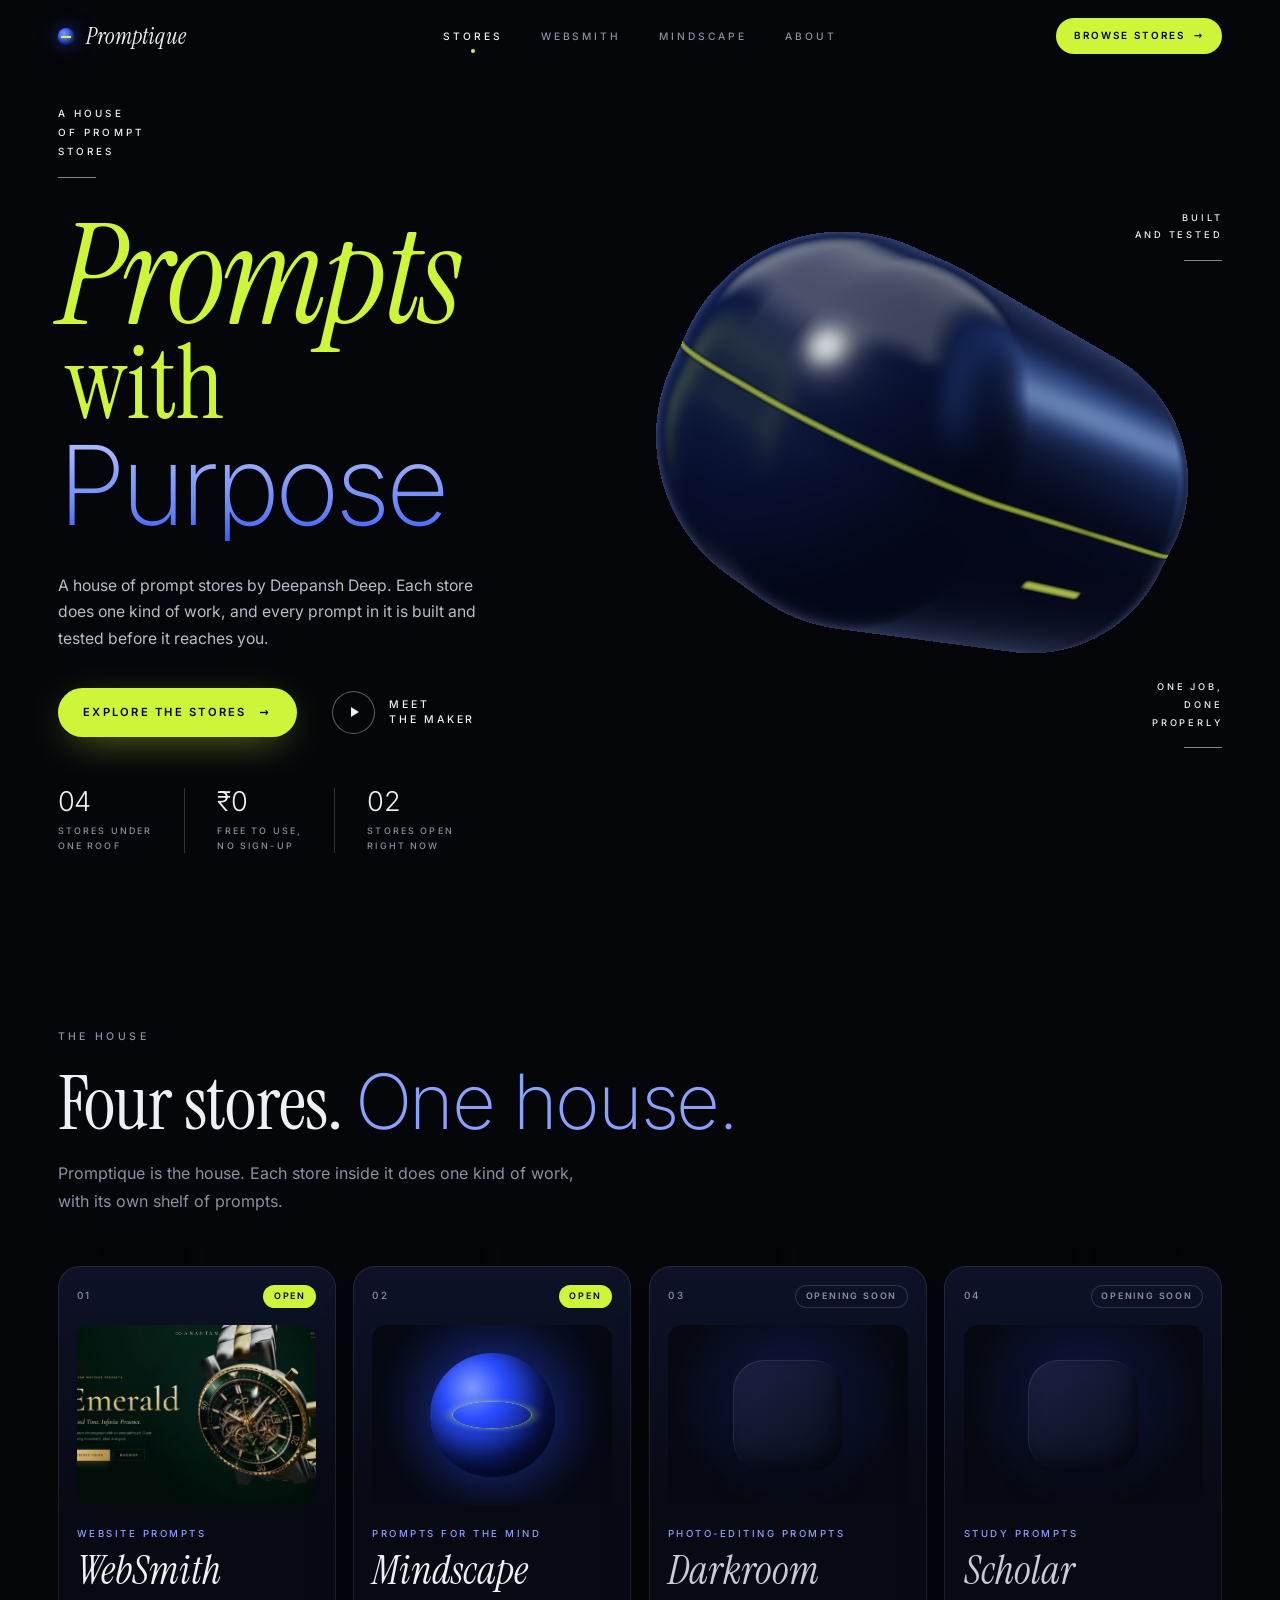
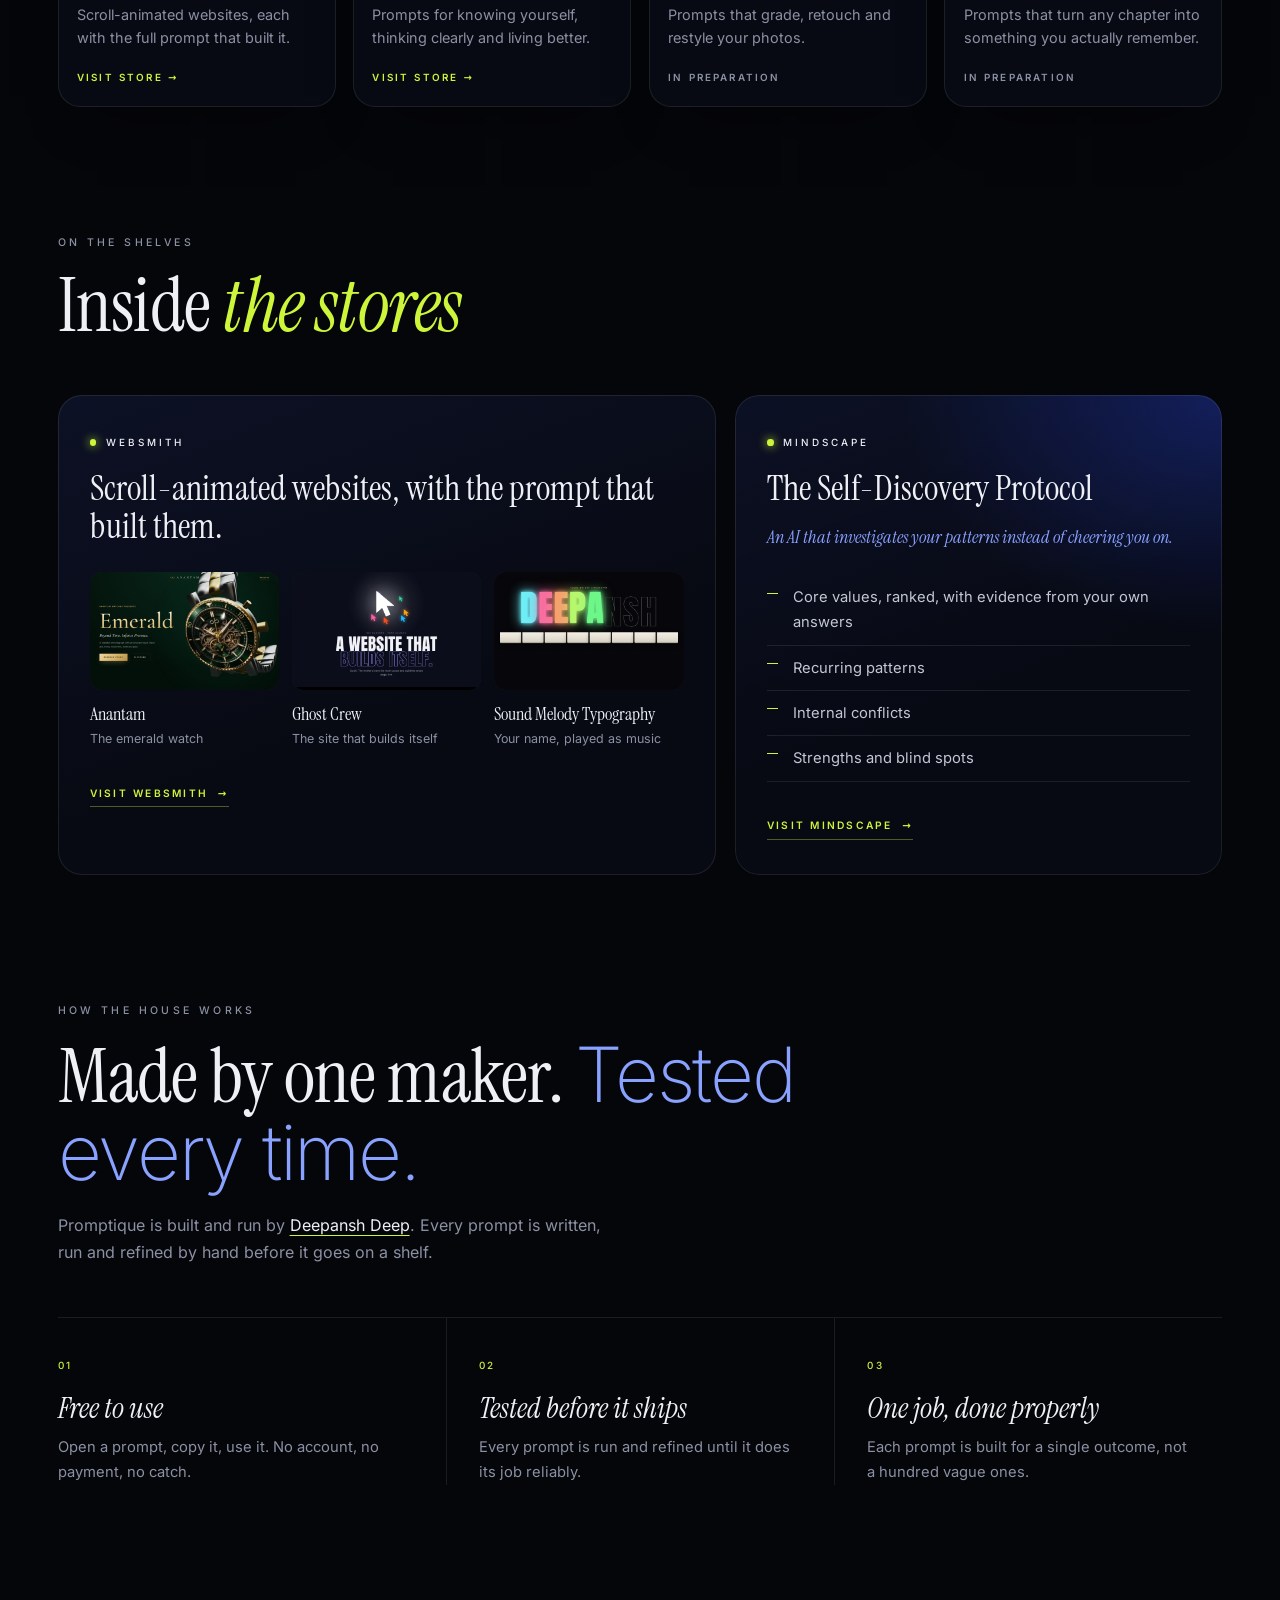
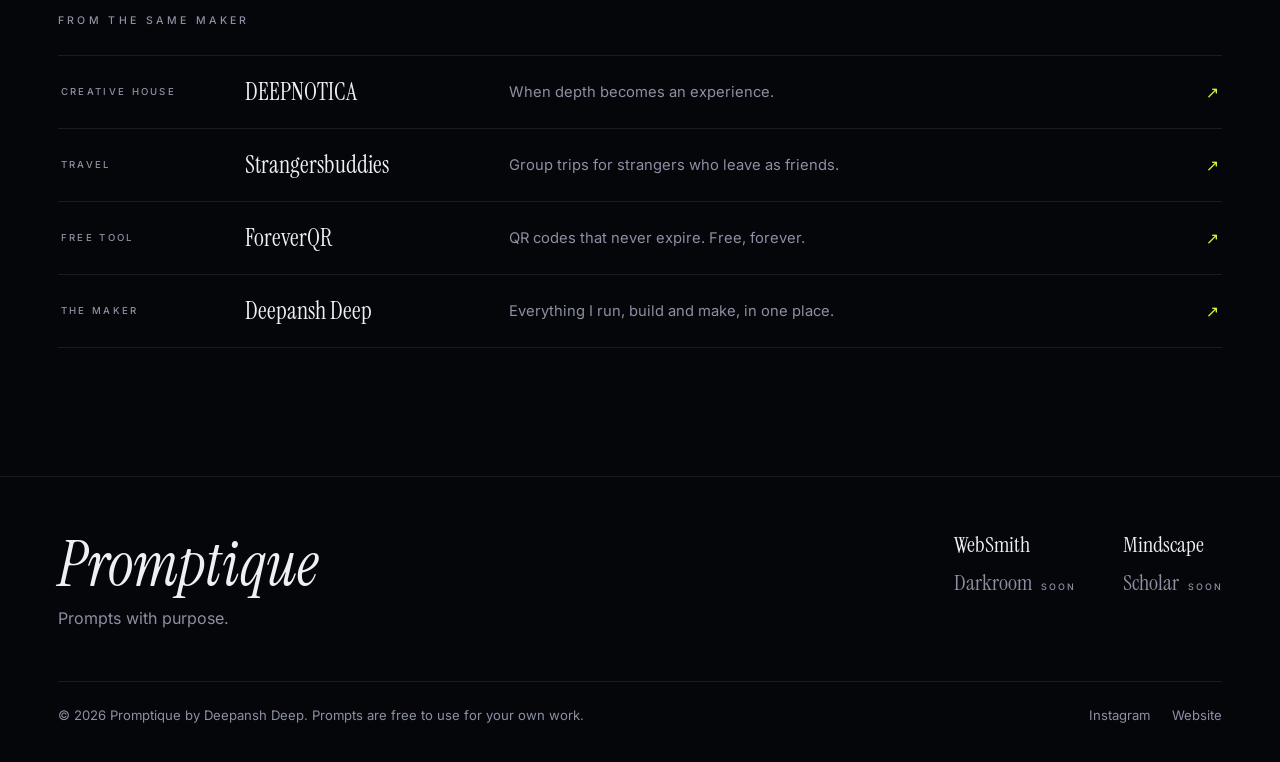
==== commit 8eacac4e: "Promptique as the house of stores, new Mindscape store page, premium redesign with subtle 3D Co-Auth" ====
--- a/index.html
+++ b/index.html
@@ -1,62 +1,2 @@
-<!DOCTYPE html><html lang="en-IN"> <head><meta charset="utf-8"><meta name="viewport" content="width=device-width, initial-scale=1"><title>Promptique | Free AI prompts by Deepansh Deep, home of WebSmith</title><meta name="description" content="Promptique is a free prompt shop by Deepansh Deep. WebSmith: scroll-animated website templates with the full prompt that built each one. The Self-Discovery Protocol: a free guided AI conversation. No sign-up, no payment."><link rel="canonical" href="https://promptique.github.io/"><meta name="robots" content="index, follow, max-image-preview:large"><meta name="author" content="Deepansh Deep"><meta name="theme-color" content="#04050b"><meta name="color-scheme" content="dark"><link rel="icon" href="/favicon.svg" type="image/svg+xml"><meta property="og:type" content="website"><meta property="og:site_name" content="Promptique"><meta property="og:title" content="Promptique | Free AI prompts by Deepansh Deep, home of WebSmith"><meta property="og:description" content="Promptique is a free prompt shop by Deepansh Deep. WebSmith: scroll-animated website templates with the full prompt that built each one. The Self-Discovery Protocol: a free guided AI conversation. No sign-up, no payment."><meta property="og:url" content="https://promptique.github.io/"><meta property="og:image" content="https://promptique.github.io/og.png"><meta name="twitter:card" content="summary_large_image"><script type="application/ld+json">{"@context":"https://schema.org","@graph":[{"@type":"WebSite","@id":"https://promptique.github.io/#site","name":"Promptique","alternateName":["Promptique prompts","Promptique by Deepansh Deep"],"url":"https://promptique.github.io/","inLanguage":"en-IN","publisher":{"@id":"https://promptique.github.io/#org"}},{"@type":"Organization","@id":"https://promptique.github.io/#org","name":"Promptique","url":"https://promptique.github.io/","logo":"https://promptique.github.io/favicon.svg","founder":{"@type":"Person","name":"Deepansh Deep","url":"https://deepansh-deep.github.io/"},"sameAs":["https://www.instagram.com/deepanshverse/"]},{"@type":"ItemList","name":"Promptique","itemListElement":[{"@type":"ListItem","position":1,"name":"WebSmith","url":"https://promptique.github.io/websmith/","description":"Scroll-animated websites, with the prompt that built them."},{"@type":"ListItem","position":2,"name":"The Self-Discovery Protocol","url":"https://promptique.github.io/#self-discovery","description":"An AI that investigates your patterns instead of cheering you on."}]}]}</script><script>document.documentElement.classList.add('js');</script><link rel="stylesheet" href="/_pq/index.NHWRLDyj.css"></head> <body> <a class="skip" href="#main">Skip to content</a> <canvas id="field" aria-hidden="true"></canvas> <div class="grain" aria-hidden="true"></div> <header class="nav"> <a class="nav__brand" href="#top"><span class="nav__mark" aria-hidden="true"></span>Promptique</a> <nav class="nav__links" aria-label="Sections"> <a href="#websmith">WebSmith</a> <a href="#self-discovery">Self-Discovery</a> <a href="#more">More</a> </nav> <a class="nav__cta" href="/websmith/">Enter WebSmith</a> </header> <main id="main"> <section class="hero" id="top"> <p class="kicker in-up" style="--d:.1s"><span class="dot" aria-hidden="true"></span>A prompt house by Deepansh Deep</p> <h1 class="hero__word" aria-label="Promptique"> <span class="ch" style="--i:0" aria-hidden="true">P</span><span class="ch" style="--i:1" aria-hidden="true">R</span><span class="ch" style="--i:2" aria-hidden="true">O</span><span class="ch" style="--i:3" aria-hidden="true">M</span><span class="ch" style="--i:4" aria-hidden="true">P</span><span class="ch" style="--i:5" aria-hidden="true">T</span><span class="ch" style="--i:6" aria-hidden="true">I</span><span class="ch" style="--i:7" aria-hidden="true">Q</span><span class="ch" style="--i:8" aria-hidden="true">U</span><span class="ch" style="--i:9" aria-hidden="true">E</span> </h1> <p class="hero__tag in-up" style="--d:.9s"><em>Prompts that do one job properly.</em></p> <div class="term in-up" style="--d:1.05s" aria-hidden="true"> <div class="term__bar"><i></i><i></i><i></i><span>prompt.txt</span><b class="term__free">Free</b></div> <p class="term__line"><span class="term__gt">&gt;</span> <span id="typed"></span><span class="caret"></span></p> </div> <div class="hero__ctas in-up" style="--d:1.2s"> <a class="btn btn--lime" href="/websmith/">Enter WebSmith <span aria-hidden="true">→</span></a> <a class="btn btn--ghost" href="#self-discovery">Free Self-Discovery PDF</a> </div> <p class="hero__intro in-up" style="--d:1.35s">Free prompts, built and tested by Deepansh Deep. Open one, copy it, use it. No sign-up, no payment.</p> <dl class="stats in-up" style="--d:1.5s"> <div><dt>Price</dt><dd>₹0</dd></div> <div><dt>Sign-up</dt><dd>None</dd></div> <div><dt>Live demos</dt><dd>03</dd></div> <div><dt>Built by</dt><dd>One maker</dd></div> </dl> </section> <div class="band" aria-hidden="true"><div class="band__in" id="band"> <span>Free prompts <i>✦</i> No sign-up <i>✦</i> Built and tested <i>✦</i> Copy, paste, ship <i>✦</i> WebSmith <i>✦</i> Self-Discovery <i>✦</i> </span><span>Free prompts <i>✦</i> No sign-up <i>✦</i> Built and tested <i>✦</i> Copy, paste, ship <i>✦</i> WebSmith <i>✦</i> Self-Discovery <i>✦</i> </span> </div></div> <section class="sec ws" id="websmith" aria-labelledby="ws-h"> <header class="head"> <p class="num rv">01</p> <div> <p class="label rv">Website prompts</p> <h2 id="ws-h" class="title rv">Web<span class="lime">Smith</span></h2> <p class="lead rv"><em>Scroll-animated websites, with the prompt that built them.</em></p> <p class="body rv">Open a live demo on your phone or laptop, copy the full build prompt, swap in your brand, and ship your own version. Every template is free.</p> </div> </header> <ul class="tpl" role="list"> <li class="rv" style="--d:0s"> <a href="/websmith/project-2-luxury-watch/index.html" class="tpl__card"> <span class="tpl__img"><img src="/websmith/assets/t2.jpg" alt="Anantam template preview" width="640" height="400" loading="lazy" decoding="async"></span> <span class="tpl__meta"> <span class="tpl__no">No. 01</span> <span class="tpl__free">Free</span> </span> <span class="tpl__name">Anantam</span> <span class="tpl__sub">The emerald watch</span> <span class="tpl__go">Open live demo <span aria-hidden="true">→</span></span> </a> </li><li class="rv" style="--d:0.1s"> <a href="/websmith/project-1-scroll-mouse-effect/index.html" class="tpl__card"> <span class="tpl__img"><img src="/websmith/assets/t1.jpg" alt="Ghost Crew template preview" width="640" height="400" loading="lazy" decoding="async"></span> <span class="tpl__meta"> <span class="tpl__no">No. 02</span> <span class="tpl__free">Free</span> </span> <span class="tpl__name">Ghost Crew</span> <span class="tpl__sub">The site that builds itself</span> <span class="tpl__go">Open live demo <span aria-hidden="true">→</span></span> </a> </li><li class="rv" style="--d:0.2s"> <a href="/websmith/project-3-sound-melody-typography/index.html" class="tpl__card"> <span class="tpl__img"><img src="/websmith/assets/t3.jpg" alt="Sound Melody Typography template preview" width="640" height="400" loading="lazy" decoding="async"></span> <span class="tpl__meta"> <span class="tpl__no">No. 03</span> <span class="tpl__free">Free</span> </span> <span class="tpl__name">Sound Melody Typography</span> <span class="tpl__sub">Your name, played as music</span> <span class="tpl__go">Open live demo <span aria-hidden="true">→</span></span> </a> </li> </ul> <ol class="steps" role="list"> <li class="rv" style="--d:0s"><span>01</span>Open the demo</li><li class="rv" style="--d:0.08s"><span>02</span>Copy the prompt</li><li class="rv" style="--d:0.16s"><span>03</span>Make it yours</li> </ol> <p class="ws__cta rv"><a class="btn btn--lime" href="/websmith/">Enter WebSmith <span aria-hidden="true">→</span></a></p> </section> <section class="sec sd" id="self-discovery" aria-labelledby="sd-h"> <header class="head"> <p class="num rv">02</p> <div> <p class="label rv">Self-discovery</p> <h2 id="sd-h" class="title title--sm rv">The Self-Discovery Protocol</h2> <p class="lead rv"><em>An AI that investigates your patterns instead of cheering you on.</em></p> </div> </header> <div class="sd__grid"> <div class="rv"> <p class="body">A guided conversation that helps you uncover your core values, recurring patterns, internal conflicts and personal mission. It won’t tell you what your purpose is. It helps you see the patterns already in you.</p> <p class="body">It's built so the AI can't flatter you or guess: it asks one question at a time, challenges contradictions, needs evidence before drawing conclusions, stress-tests your mission before revealing it, and tells you how confident it is.</p> <dl class="facts"> <div><dt>Format</dt><dd>A PDF you upload to any capable AI chat</dd></div> <div><dt>Time</dt><dd>60 to 90 minutes, alone and uninterrupted</dd></div> <div><dt>Price</dt><dd>Free, no sign-up</dd></div> </dl> </div> <div class="doc rv"> <div class="doc__top"><span>the-self-discovery-protocol.pdf</span><span class="doc__tag">PDF</span></div> <h3 class="label">What you'll get</h3> <ul class="list" role="list"><li>Core values, ranked, with evidence from your own answers</li><li>Recurring patterns</li><li>Internal conflicts</li><li>Strengths and blind spots</li><li>Your ideal lifestyle</li><li>A personal mission statement, or honest hypotheses if one isn’t clear yet</li></ul> </div> </div> <div class="how"> <h3 class="label rv">How to use it</h3> <ol role="list"><li class="rv" style="--d:0s"><span class="how__n">01</span>Download the PDF. It’s free, with no sign-up.</li><li class="rv" style="--d:0.08s"><span class="how__n">02</span>Open any capable AI chat and upload the PDF.</li><li class="rv" style="--d:0.16s"><span class="how__n">03</span>Ask it to read the whole PDF and begin.</li><li class="rv" style="--d:0.24s"><span class="how__n">04</span>Give yourself 60 to 90 minutes alone, and answer honestly.</li></ol> <div class="ctas rv"> <a class="btn btn--lime" href="/downloads/the-self-discovery-protocol.pdf" download>Download the PDF <span aria-hidden="true">↓</span></a> <a class="btn btn--ghost" href="https://www.instagram.com/deepanshverse/" target="_blank" rel="noopener">Follow @deepanshverse<span class="sr"> (opens in a new tab)</span></a> </div> </div> <p class="note rv" role="note">This is a structured self-reflection exercise, not therapy or professional advice. It asks about fears, childhood and relationships. If it brings up something heavy, stop, and talk to someone you trust.</p> </section> <section class="sec next" aria-labelledby="next-h"> <h2 id="next-h" class="label rv"><span class="dot" aria-hidden="true"></span>In preparation</h2> <p class="next__list rv"><em>Photo-editing prompts and study prompts, soon.</em></p> </section> <section class="sec more" id="more" aria-labelledby="more-h"> <h2 id="more-h" class="label rv">From the same maker</h2> <ul class="more__list" role="list"> <li class="rv"> <a href="https://deepnotica.github.io/" target="_blank" rel="noopener"> <span class="more__label">Creative house</span> <span class="more__name">DEEPNOTICA</span> <span class="more__text">When depth becomes an experience.</span> <span class="more__arrow" aria-hidden="true">↗</span> <span class="sr"> (opens in a new tab)</span> </a> </li><li class="rv"> <a href="https://strangersbuddies.github.io/" target="_blank" rel="noopener"> <span class="more__label">Travel</span> <span class="more__name">Strangersbuddies</span> <span class="more__text">Group trips for strangers who leave as friends.</span> <span class="more__arrow" aria-hidden="true">↗</span> <span class="sr"> (opens in a new tab)</span> </a> </li><li class="rv"> <a href="https://foreverqr.github.io/" target="_blank" rel="noopener"> <span class="more__label">Free tool</span> <span class="more__name">ForeverQR</span> <span class="more__text">QR codes that never expire. Free, forever.</span> <span class="more__arrow" aria-hidden="true">↗</span> <span class="sr"> (opens in a new tab)</span> </a> </li><li class="rv"> <a href="https://deepansh-deep.github.io/" target="_blank" rel="noopener"> <span class="more__label">The maker</span> <span class="more__name">Deepansh Deep</span> <span class="more__text">Everything I run, build and make, in one place.</span> <span class="more__arrow" aria-hidden="true">↗</span> <span class="sr"> (opens in a new tab)</span> </a> </li> </ul> </section> </main> <footer class="foot"> <p class="foot__giant" aria-hidden="true">PROMPTIQUE</p> <div class="foot__row"> <p class="foot__line">© 2026 Promptique by <a href="https://deepansh-deep.github.io/" target="_blank" rel="noopener">Deepansh Deep</a>. Prompts are free to use for your own work.</p> <p class="foot__links"><a href="https://www.instagram.com/deepanshverse/" target="_blank" rel="noopener">Instagram</a><a href="https://deepansh-deep.github.io/" target="_blank" rel="noopener">Website</a></p> </div> </footer> <script>(function(){const typed = ["Build me a scroll-driven watch launch page in one HTML file.","Ask me one question at a time until you find my core values.","Turn my name into a piano melody I can scroll through.","Make six cursors build a landing page live as I scroll."];
-
-      (() => {
-        const reduce = matchMedia('(prefers-reduced-motion: reduce)').matches;
-        /* reveal */
-        const els = document.querySelectorAll('.rv');
-        if (!('IntersectionObserver' in window) || reduce) { els.forEach((e) => e.classList.add('in')); }
-        else { const io = new IntersectionObserver((es) => es.forEach((e) => { if (e.isIntersecting) { e.target.classList.add('in'); io.unobserve(e.target); } }), { rootMargin: '0px 0px -8% 0px' }); els.forEach((e) => io.observe(e)); }
-        const nav = document.querySelector('.nav');
-        const band = document.getElementById('band');
-        let ticking = false;
-        addEventListener('scroll', () => { if (ticking) return; ticking = true; requestAnimationFrame(() => {
-          nav.classList.toggle('is-solid', scrollY > 40);
-          if (band && !reduce) band.style.transform = `translateX(${-(scrollY * 0.35) % (band.scrollWidth / 2)}px)`;
-          ticking = false; }); }, { passive: true });
-
-        /* typed prompt */
-        const out = document.getElementById('typed');
-        if (out) {
-          if (reduce) out.textContent = typed[0];
-          else { let k = 0, j = 0, del = false;
-            const step = () => { const s = typed[k];
-              if (!del) { j++; out.textContent = s.slice(0, j); if (j >= s.length) { del = true; return setTimeout(step, 2200); } return setTimeout(step, 26 + Math.random() * 40); }
-              j -= 2; out.textContent = s.slice(0, Math.max(0, j)); if (j <= 0) { del = false; k = (k + 1) % typed.length; return setTimeout(step, 350); } setTimeout(step, 12); };
-            setTimeout(step, 1600); }
-        }
-
-        /* electric field: cobalt current lines that bend around the cursor, with acid-lime sparks */
-        const cv = document.getElementById('field'); if (!cv || reduce) return;
-        const x = cv.getContext('2d'); let W, H, D = Math.min(1.75, devicePixelRatio || 1), P = [], S = [];
-        const mob = () => innerWidth < 760;
-        const N = () => (mob() ? 380 : 900);
-        function size() { W = cv.width = innerWidth * D; H = cv.height = innerHeight * D; P = []; for (let i = 0; i < N(); i++) P.push(seed({})); x.fillStyle = '#04050b'; x.fillRect(0, 0, W, H); }
-        function seed(p) { p.x = Math.random() * W; p.y = Math.random() * H; p.l = 0; p.m = 60 + Math.random() * 160; p.h = Math.random() < .07; return p; }
-        addEventListener('resize', size); size();
-        let mx = -1e4, my = -1e4, down = 0;
-        addEventListener('pointermove', (e) => { mx = e.clientX * D; my = e.clientY * D; }, { passive: true });
-        addEventListener('pointerdown', (e) => { down = 1; for (let i = 0; i < 26; i++) { const a = Math.random() * 6.283, v = (2 + Math.random() * 6) * D; S.push({ x: e.clientX * D, y: e.clientY * D, vx: Math.cos(a) * v, vy: Math.sin(a) * v, l: 0, m: 26 + Math.random() * 20 }); } }, { passive: true });
-        const flow = (px, py, t) => { const s = .0016 / D; return Math.sin(px * s + t * .25) * 1.6 + Math.cos(py * s * 1.3 - t * .2) * 1.4 + Math.sin((px + py) * s * .6 + t * .1); };
-        let vis = true, t = 0, fade = 0;
-        document.addEventListener('visibilitychange', () => vis = !document.hidden);
-        function frame() {
-          requestAnimationFrame(frame); if (!vis) return;
-          const heroH = innerHeight * 1.1; const o = Math.max(0, 1 - scrollY / heroH); cv.style.opacity = (.35 + .65 * o).toFixed(3);
-          t += .016; x.globalCompositeOperation = 'source-over'; x.fillStyle = 'rgba(4,5,11,0.085)'; x.fillRect(0, 0, W, H);
-          x.globalCompositeOperation = 'lighter'; x.lineWidth = 1.1 * D;
-          for (const p of P) {
-            const a = flow(p.x, p.y, t); let vx = Math.cos(a) * 1.6 * D, vy = Math.sin(a) * 1.6 * D;
-            const dx = p.x - mx, dy = p.y - my, d2 = dx * dx + dy * dy, R = 170 * D;
-            if (d2 < R * R) { const d = Math.sqrt(d2) || 1, f = (1 - d / R); vx += (-dy / d) * f * 6 * D + (dx / d) * f * 2.5 * D; vy += (dx / d) * f * 6 * D + (dy / d) * f * 2.5 * D; }
-            const nx = p.x + vx, ny = p.y + vy, life = p.l / p.m, al = Math.sin(life * Math.PI);
-            const near = d2 < R * R;
-            x.strokeStyle = p.h || near ? `rgba(200,255,40,${(.55 * al).toFixed(3)})` : `rgba(46,96,255,${(.42 * al).toFixed(3)})`;
-            x.beginPath(); x.moveTo(p.x, p.y); x.lineTo(nx, ny); x.stroke();
-            p.x = nx; p.y = ny; p.l++; if (p.l > p.m || p.x < -20 || p.x > W + 20 || p.y < -20 || p.y > H + 20) seed(p);
-          }
-          for (let i = S.length - 1; i >= 0; i--) { const s = S[i]; s.l++; if (s.l > s.m) { S.splice(i, 1); continue; } s.vx *= .93; s.vy *= .93; const a = 1 - s.l / s.m;
-            x.strokeStyle = `rgba(210,255,60,${a})`; x.lineWidth = 1.6 * D; x.beginPath(); x.moveTo(s.x, s.y); s.x += s.vx; s.y += s.vy; x.lineTo(s.x, s.y); x.stroke(); }
-        }
-        requestAnimationFrame(frame);
-      })();
-    })();</script> </body> </html> +<!DOCTYPE html><html lang="en-IN"> <head><meta charset="utf-8"><meta name="viewport" content="width=device-width, initial-scale=1"><title>Promptique | A house of free AI prompt stores by Deepansh Deep</title><meta name="description" content="Promptique is a house of free prompt stores by Deepansh Deep. WebSmith: scroll-animated website templates with the prompt that built each one. Mindscape: prompts for the mind, starting with the Self-Discovery Protocol. No sign-up, no payment."><link rel="canonical" href="https://promptique.github.io/"><meta name="robots" content="index, follow, max-image-preview:large"><meta name="author" content="Deepansh Deep"><meta name="theme-color" content="#05060a"><meta name="color-scheme" content="dark"><link rel="icon" href="/favicon.svg" type="image/svg+xml"><meta property="og:type" content="website"><meta property="og:site_name" content="Promptique"><meta property="og:title" content="Promptique | A house of free AI prompt stores by Deepansh Deep"><meta property="og:description" content="Promptique is a house of free prompt stores by Deepansh Deep. WebSmith: scroll-animated website templates with the prompt that built each one. Mindscape: prompts for the mind, starting with the Self-Discovery Protocol. No sign-up, no payment."><meta property="og:url" content="https://promptique.github.io/"><meta property="og:image" content="https://promptique.github.io/og.png"><meta name="twitter:card" content="summary_large_image"><script type="application/ld+json">{"@context":"https://schema.org","@graph":[{"@type":"WebSite","@id":"https://promptique.github.io/#site","name":"Promptique","url":"https://promptique.github.io/","inLanguage":"en-IN","publisher":{"@id":"https://promptique.github.io/#org"}},{"@type":"Organization","@id":"https://promptique.github.io/#org","name":"Promptique","url":"https://promptique.github.io/","logo":"https://promptique.github.io/favicon.svg","founder":{"@type":"Person","name":"Deepansh Deep","url":"https://deepansh-deep.github.io/"},"sameAs":["https://www.instagram.com/deepanshverse/"]},{"@type":"ItemList","name":"Promptique stores","itemListElement":[{"@type":"ListItem","position":1,"name":"WebSmith","url":"https://promptique.github.io/websmith/","description":"Scroll-animated websites, each with the full prompt that built it."},{"@type":"ListItem","position":2,"name":"Mindscape","url":"https://promptique.github.io/mindscape/","description":"Prompts for knowing yourself, thinking clearly and living better."}]}]}</script><script>document.documentElement.classList.add('js');</script><link rel="stylesheet" href="/_pq/index.B5ZnvH2v.css">
+<link rel="stylesheet" href="/_pq/index.0hkzbWD2.css"></head> <body> <a class="skip" href="#main">Skip to content</a> <header class="nav"> <a class="brand" href="/" aria-label="Promptique home"><span class="brand__mark" aria-hidden="true"></span><span class="brand__name">Promptique</span></a> <nav class="nav__links" aria-label="Stores"> <a href="/#stores" class="is-on">Stores</a> <a href="/websmith/" class>WebSmith</a><a href="/mindscape/" class>Mindscape</a> <a href="/#about">About</a> </nav> <a class="nav__cta" href="/#stores">Browse stores <span aria-hidden="true">→</span></a> </header> <main id="main"> <script>if(location.hash==='#self-discovery')location.replace('/mindscape/#self-discovery');</script> <section class="hero" id="top" data-astro-cid-3mdlzytu> <div class="hero__copy" data-astro-cid-3mdlzytu> <p class="stack rv" data-astro-cid-3mdlzytu>A house<br data-astro-cid-3mdlzytu>of prompt<br data-astro-cid-3mdlzytu>stores<span aria-hidden="true" data-astro-cid-3mdlzytu></span></p> <h1 class="h1" data-astro-cid-3mdlzytu> <span class="h1__a it lime rv" style="--d:.05s" data-astro-cid-3mdlzytu>Prompts</span> <span class="h1__b serif lime rv" style="--d:.15s" data-astro-cid-3mdlzytu>with</span> <span class="h1__c rv" style="--d:.25s" data-astro-cid-3mdlzytu>Purpose</span> </h1> <p class="hero__intro rv" style="--d:.35s" data-astro-cid-3mdlzytu>A house of prompt stores by Deepansh Deep. Each store does one kind of work, and every prompt in it is built and tested before it reaches you.</p> <div class="hero__ctas rv" style="--d:.45s" data-astro-cid-3mdlzytu> <a class="btn btn--lime" href="#stores" data-astro-cid-3mdlzytu>Explore the stores <span aria-hidden="true" data-astro-cid-3mdlzytu>→</span></a> <a class="play" href="#about" data-astro-cid-3mdlzytu><i aria-hidden="true" data-astro-cid-3mdlzytu></i><span data-astro-cid-3mdlzytu>Meet<br data-astro-cid-3mdlzytu>the maker</span></a> </div> <dl class="stats rv" style="--d:.55s" data-astro-cid-3mdlzytu> <div data-astro-cid-3mdlzytu><dt data-astro-cid-3mdlzytu>04</dt><dd data-astro-cid-3mdlzytu>Stores under<br data-astro-cid-3mdlzytu>one roof</dd></div> <div data-astro-cid-3mdlzytu><dt data-astro-cid-3mdlzytu>₹0</dt><dd data-astro-cid-3mdlzytu>Free to use,<br data-astro-cid-3mdlzytu>no sign-up</dd></div> <div data-astro-cid-3mdlzytu><dt data-astro-cid-3mdlzytu>02</dt><dd data-astro-cid-3mdlzytu>Stores open<br data-astro-cid-3mdlzytu>right now</dd></div> </dl> </div> <div class="hero__art" data-astro-cid-3mdlzytu> <div class="orb hero__orb" data-astro-cid-3mdlzytu><canvas data-orb="pebble" aria-label="A cobalt lacquer object with a lime light seam, turning slowly" role="img" data-astro-cid-3mdlzytu></canvas></div> <p class="side side--a" data-astro-cid-3mdlzytu>Built<br data-astro-cid-3mdlzytu>and tested<span aria-hidden="true" data-astro-cid-3mdlzytu></span></p> <p class="side side--b" data-astro-cid-3mdlzytu>One job,<br data-astro-cid-3mdlzytu>done<br data-astro-cid-3mdlzytu>properly<span aria-hidden="true" data-astro-cid-3mdlzytu></span></p> </div> </section> <section class="stores" id="stores" aria-labelledby="st-h" data-astro-cid-3mdlzytu> <header class="sec-head" data-astro-cid-3mdlzytu> <p class="eyebrow rv" data-astro-cid-3mdlzytu>The house</p> <h2 id="st-h" class="h2 rv" data-astro-cid-3mdlzytu>Four stores. <span class="thin" data-astro-cid-3mdlzytu>One house.</span></h2> <p class="lede rv" data-astro-cid-3mdlzytu>Promptique is the house. Each store inside it does one kind of work, with its own shelf of prompts.</p> </header> <ul class="grid" role="list" data-astro-cid-3mdlzytu> <li class="card card--websmith  rv" style="--d:0s" data-astro-cid-3mdlzytu> <a class="card__in" href="/websmith/" data-astro-cid-3mdlzytu> <span class="card__top" data-astro-cid-3mdlzytu><span class="card__no" data-astro-cid-3mdlzytu>01</span><span class="chip chip--open" data-astro-cid-3mdlzytu>Open</span></span> <span class="card__art" aria-hidden="true" data-astro-cid-3mdlzytu><img src="/websmith/assets/t2.jpg" alt="" loading="lazy" width="640" height="400" data-astro-cid-3mdlzytu></span> <span class="card__kind" data-astro-cid-3mdlzytu>Website prompts</span> <span class="card__name" data-astro-cid-3mdlzytu>WebSmith</span> <span class="card__line" data-astro-cid-3mdlzytu>Scroll-animated websites, each with the full prompt that built it.</span> <span class="card__go" data-astro-cid-3mdlzytu>Visit store <span aria-hidden="true" data-astro-cid-3mdlzytu>→</span></span> </a> </li><li class="card card--mindscape  rv" style="--d:0.08s" data-astro-cid-3mdlzytu> <a class="card__in" href="/mindscape/" data-astro-cid-3mdlzytu> <span class="card__top" data-astro-cid-3mdlzytu><span class="card__no" data-astro-cid-3mdlzytu>02</span><span class="chip chip--open" data-astro-cid-3mdlzytu>Open</span></span> <span class="card__art" aria-hidden="true" data-astro-cid-3mdlzytu><span class="sphere" data-astro-cid-3mdlzytu></span></span> <span class="card__kind" data-astro-cid-3mdlzytu>Prompts for the mind</span> <span class="card__name" data-astro-cid-3mdlzytu>Mindscape</span> <span class="card__line" data-astro-cid-3mdlzytu>Prompts for knowing yourself, thinking clearly and living better.</span> <span class="card__go" data-astro-cid-3mdlzytu>Visit store <span aria-hidden="true" data-astro-cid-3mdlzytu>→</span></span> </a> </li><li class="card card--darkroom is-soon rv" style="--d:0.16s" data-astro-cid-3mdlzytu> <div class="card__in" data-astro-cid-3mdlzytu> <span class="card__top" data-astro-cid-3mdlzytu><span class="card__no" data-astro-cid-3mdlzytu>03</span><span class="chip" data-astro-cid-3mdlzytu>Opening soon</span></span> <span class="card__art card__art--soon" aria-hidden="true" data-astro-cid-3mdlzytu><span data-astro-cid-3mdlzytu></span></span> <span class="card__kind" data-astro-cid-3mdlzytu>Photo-editing prompts</span> <span class="card__name" data-astro-cid-3mdlzytu>Darkroom</span> <span class="card__line" data-astro-cid-3mdlzytu>Prompts that grade, retouch and restyle your photos.</span> <span class="card__go card__go--soon" data-astro-cid-3mdlzytu>In preparation</span> </div> </li><li class="card card--scholar is-soon rv" style="--d:0.24s" data-astro-cid-3mdlzytu> <div class="card__in" data-astro-cid-3mdlzytu> <span class="card__top" data-astro-cid-3mdlzytu><span class="card__no" data-astro-cid-3mdlzytu>04</span><span class="chip" data-astro-cid-3mdlzytu>Opening soon</span></span> <span class="card__art card__art--soon" aria-hidden="true" data-astro-cid-3mdlzytu><span data-astro-cid-3mdlzytu></span></span> <span class="card__kind" data-astro-cid-3mdlzytu>Study prompts</span> <span class="card__name" data-astro-cid-3mdlzytu>Scholar</span> <span class="card__line" data-astro-cid-3mdlzytu>Prompts that turn any chapter into something you actually remember.</span> <span class="card__go card__go--soon" data-astro-cid-3mdlzytu>In preparation</span> </div> </li> </ul> </section> <section class="now" aria-labelledby="now-h" data-astro-cid-3mdlzytu> <header class="sec-head" data-astro-cid-3mdlzytu> <p class="eyebrow rv" data-astro-cid-3mdlzytu>On the shelves</p> <h2 id="now-h" class="h2 rv" data-astro-cid-3mdlzytu>Inside <span class="it lime" data-astro-cid-3mdlzytu>the stores</span></h2> </header> <div class="now__grid" data-astro-cid-3mdlzytu> <article class="shelf rv" data-astro-cid-3mdlzytu> <p class="shelf__store" data-astro-cid-3mdlzytu><span class="dot" aria-hidden="true" data-astro-cid-3mdlzytu></span>WebSmith</p> <h3 class="shelf__title" data-astro-cid-3mdlzytu>Scroll-animated websites, with the prompt that built them.</h3> <ul class="thumbs" role="list" data-astro-cid-3mdlzytu> <li data-astro-cid-3mdlzytu><a href="/websmith/project-2-luxury-watch/index.html" data-astro-cid-3mdlzytu><img src="/websmith/assets/t2.jpg" alt="Anantam template preview" loading="lazy" width="640" height="400" data-astro-cid-3mdlzytu><span class="thumbs__name" data-astro-cid-3mdlzytu>Anantam</span><span class="thumbs__sub" data-astro-cid-3mdlzytu>The emerald watch</span></a></li><li data-astro-cid-3mdlzytu><a href="/websmith/project-1-scroll-mouse-effect/index.html" data-astro-cid-3mdlzytu><img src="/websmith/assets/t1.jpg" alt="Ghost Crew template preview" loading="lazy" width="640" height="400" data-astro-cid-3mdlzytu><span class="thumbs__name" data-astro-cid-3mdlzytu>Ghost Crew</span><span class="thumbs__sub" data-astro-cid-3mdlzytu>The site that builds itself</span></a></li><li data-astro-cid-3mdlzytu><a href="/websmith/project-3-sound-melody-typography/index.html" data-astro-cid-3mdlzytu><img src="/websmith/assets/t3.jpg" alt="Sound Melody Typography template preview" loading="lazy" width="640" height="400" data-astro-cid-3mdlzytu><span class="thumbs__name" data-astro-cid-3mdlzytu>Sound Melody Typography</span><span class="thumbs__sub" data-astro-cid-3mdlzytu>Your name, played as music</span></a></li> </ul> <a class="link" href="/websmith/" data-astro-cid-3mdlzytu>Visit WebSmith <span aria-hidden="true" data-astro-cid-3mdlzytu>→</span></a> </article> <article class="shelf shelf--mind rv" style="--d:.1s" data-astro-cid-3mdlzytu> <p class="shelf__store" data-astro-cid-3mdlzytu><span class="dot" aria-hidden="true" data-astro-cid-3mdlzytu></span>Mindscape</p> <h3 class="shelf__title" data-astro-cid-3mdlzytu>The Self-Discovery Protocol</h3> <p class="shelf__text" data-astro-cid-3mdlzytu><em data-astro-cid-3mdlzytu>An AI that investigates your patterns instead of cheering you on.</em></p> <ul class="ticks" role="list" data-astro-cid-3mdlzytu><li data-astro-cid-3mdlzytu>Core values, ranked, with evidence from your own answers</li><li data-astro-cid-3mdlzytu>Recurring patterns</li><li data-astro-cid-3mdlzytu>Internal conflicts</li><li data-astro-cid-3mdlzytu>Strengths and blind spots</li></ul> <a class="link" href="/mindscape/" data-astro-cid-3mdlzytu>Visit Mindscape <span aria-hidden="true" data-astro-cid-3mdlzytu>→</span></a> </article> </div> </section> <section class="about" id="about" aria-labelledby="ab-h" data-astro-cid-3mdlzytu> <header class="sec-head" data-astro-cid-3mdlzytu> <p class="eyebrow rv" data-astro-cid-3mdlzytu>How the house works</p> <h2 id="ab-h" class="h2 rv" data-astro-cid-3mdlzytu>Made by one maker. <span class="thin" data-astro-cid-3mdlzytu>Tested every time.</span></h2> <p class="lede rv" data-astro-cid-3mdlzytu>Promptique is built and run by <a href="https://deepansh-deep.github.io/" target="_blank" rel="noopener" data-astro-cid-3mdlzytu>Deepansh Deep</a>. Every prompt is written, run and refined by hand before it goes on a shelf.</p> </header> <ol class="principles" role="list" data-astro-cid-3mdlzytu> <li class="rv" style="--d:0s" data-astro-cid-3mdlzytu><span class="principles__n" data-astro-cid-3mdlzytu>01</span><h3 data-astro-cid-3mdlzytu>Free to use</h3><p data-astro-cid-3mdlzytu>Open a prompt, copy it, use it. No account, no payment, no catch.</p></li><li class="rv" style="--d:0.08s" data-astro-cid-3mdlzytu><span class="principles__n" data-astro-cid-3mdlzytu>02</span><h3 data-astro-cid-3mdlzytu>Tested before it ships</h3><p data-astro-cid-3mdlzytu>Every prompt is run and refined until it does its job reliably.</p></li><li class="rv" style="--d:0.16s" data-astro-cid-3mdlzytu><span class="principles__n" data-astro-cid-3mdlzytu>03</span><h3 data-astro-cid-3mdlzytu>One job, done properly</h3><p data-astro-cid-3mdlzytu>Each prompt is built for a single outcome, not a hundred vague ones.</p></li> </ol> </section> <section class="more" aria-labelledby="mo-h" data-astro-cid-3mdlzytu> <p id="mo-h" class="eyebrow rv" data-astro-cid-3mdlzytu>From the same maker</p> <ul class="more__list" role="list" data-astro-cid-3mdlzytu> <li class="rv" data-astro-cid-3mdlzytu><a href="https://deepnotica.github.io/" target="_blank" rel="noopener" data-astro-cid-3mdlzytu><span class="more__label" data-astro-cid-3mdlzytu>Creative house</span><span class="more__name" data-astro-cid-3mdlzytu>DEEPNOTICA</span><span class="more__text" data-astro-cid-3mdlzytu>When depth becomes an experience.</span><span class="more__arrow" aria-hidden="true" data-astro-cid-3mdlzytu>↗</span><span class="sr" data-astro-cid-3mdlzytu> (opens in a new tab)</span></a></li><li class="rv" data-astro-cid-3mdlzytu><a href="https://strangersbuddies.github.io/" target="_blank" rel="noopener" data-astro-cid-3mdlzytu><span class="more__label" data-astro-cid-3mdlzytu>Travel</span><span class="more__name" data-astro-cid-3mdlzytu>Strangersbuddies</span><span class="more__text" data-astro-cid-3mdlzytu>Group trips for strangers who leave as friends.</span><span class="more__arrow" aria-hidden="true" data-astro-cid-3mdlzytu>↗</span><span class="sr" data-astro-cid-3mdlzytu> (opens in a new tab)</span></a></li><li class="rv" data-astro-cid-3mdlzytu><a href="https://foreverqr.github.io/" target="_blank" rel="noopener" data-astro-cid-3mdlzytu><span class="more__label" data-astro-cid-3mdlzytu>Free tool</span><span class="more__name" data-astro-cid-3mdlzytu>ForeverQR</span><span class="more__text" data-astro-cid-3mdlzytu>QR codes that never expire. Free, forever.</span><span class="more__arrow" aria-hidden="true" data-astro-cid-3mdlzytu>↗</span><span class="sr" data-astro-cid-3mdlzytu> (opens in a new tab)</span></a></li><li class="rv" data-astro-cid-3mdlzytu><a href="https://deepansh-deep.github.io/" target="_blank" rel="noopener" data-astro-cid-3mdlzytu><span class="more__label" data-astro-cid-3mdlzytu>The maker</span><span class="more__name" data-astro-cid-3mdlzytu>Deepansh Deep</span><span class="more__text" data-astro-cid-3mdlzytu>Everything I run, build and make, in one place.</span><span class="more__arrow" aria-hidden="true" data-astro-cid-3mdlzytu>↗</span><span class="sr" data-astro-cid-3mdlzytu> (opens in a new tab)</span></a></li> </ul> </section> </main> <footer class="foot"> <div class="foot__top"> <div> <p class="foot__brand"><em>Promptique</em></p> <p class="foot__tag">Prompts with purpose.</p> </div> <ul class="foot__stores" role="list"> <li><a href="/websmith/">WebSmith</a></li><li><a href="/mindscape/">Mindscape</a></li><li><span>Darkroom <small>Soon</small></span></li><li><span>Scholar <small>Soon</small></span></li> </ul> </div> <div class="foot__row"> <p>© 2026 Promptique by <a href="https://deepansh-deep.github.io/" target="_blank" rel="noopener">Deepansh Deep</a>. Prompts are free to use for your own work.</p> <p class="foot__links"><a href="https://www.instagram.com/deepanshverse/" target="_blank" rel="noopener">Instagram</a><a href="https://deepansh-deep.github.io/" target="_blank" rel="noopener">Website</a></p> </div> </footer> <script type="module" src="/_pq/Base.astro_astro_type_script_index_0_lang.D0Q_laXJ.js"></script> </body> </html>  
--- a/_pq/index.B5ZnvH2v.css
+++ b/_pq/index.B5ZnvH2v.css
@@ -0,0 +1 @@
+@font-face{font-family:"Instrument Serif";font-style:normal;font-display:swap;font-weight:400;src:url(/_pq/instrument-serif-latin-ext-400-normal.C2je3j2s.woff2) format("woff2"),url(/_pq/instrument-serif-latin-ext-400-normal.CFCUzsTy.woff) format("woff");unicode-range:U+0100-02BA,U+02BD-02C5,U+02C7-02CC,U+02CE-02D7,U+02DD-02FF,U+0304,U+0308,U+0329,U+1D00-1DBF,U+1E00-1E9F,U+1EF2-1EFF,U+2020,U+20A0-20AB,U+20AD-20C0,U+2113,U+2C60-2C7F,U+A720-A7FF}@font-face{font-family:"Instrument Serif";font-style:normal;font-display:swap;font-weight:400;src:url(/_pq/instrument-serif-latin-400-normal.DnYpCC2O.woff2) format("woff2"),url(/_pq/instrument-serif-latin-400-normal.BVbkICAY.woff) format("woff");unicode-range:U+0000-00FF,U+0131,U+0152-0153,U+02BB-02BC,U+02C6,U+02DA,U+02DC,U+0304,U+0308,U+0329,U+2000-206F,U+20AC,U+2122,U+2191,U+2193,U+2212,U+2215,U+FEFF,U+FFFD}@font-face{font-family:"Instrument Serif";font-style:italic;font-display:swap;font-weight:400;src:url(/_pq/instrument-serif-latin-ext-400-italic.C9HzH3YL.woff2) format("woff2"),url(/_pq/instrument-serif-latin-ext-400-italic.D7-lnxEk.woff) format("woff");unicode-range:U+0100-02BA,U+02BD-02C5,U+02C7-02CC,U+02CE-02D7,U+02DD-02FF,U+0304,U+0308,U+0329,U+1D00-1DBF,U+1E00-1E9F,U+1EF2-1EFF,U+2020,U+20A0-20AB,U+20AD-20C0,U+2113,U+2C60-2C7F,U+A720-A7FF}@font-face{font-family:"Instrument Serif";font-style:italic;font-display:swap;font-weight:400;src:url(/_pq/instrument-serif-latin-400-italic.DKMiL14s.woff2) format("woff2"),url(/_pq/instrument-serif-latin-400-italic.u__WvvIK.woff) format("woff");unicode-range:U+0000-00FF,U+0131,U+0152-0153,U+02BB-02BC,U+02C6,U+02DA,U+02DC,U+0304,U+0308,U+0329,U+2000-206F,U+20AC,U+2122,U+2191,U+2193,U+2212,U+2215,U+FEFF,U+FFFD}@font-face{font-family:Inter Variable;font-style:normal;font-display:swap;font-weight:100 900;src:url(/_pq/inter-cyrillic-ext-wght-normal.BOeWTOD4.woff2) format("woff2-variations");unicode-range:U+0460-052F,U+1C80-1C8A,U+20B4,U+2DE0-2DFF,U+A640-A69F,U+FE2E-FE2F}@font-face{font-family:Inter Variable;font-style:normal;font-display:swap;font-weight:100 900;src:url(/_pq/inter-cyrillic-wght-normal.DqGufNeO.woff2) format("woff2-variations");unicode-range:U+0301,U+0400-045F,U+0490-0491,U+04B0-04B1,U+2116}@font-face{font-family:Inter Variable;font-style:normal;font-display:swap;font-weight:100 900;src:url(/_pq/inter-greek-ext-wght-normal.DlzME5K_.woff2) format("woff2-variations");unicode-range:U+1F00-1FFF}@font-face{font-family:Inter Variable;font-style:normal;font-display:swap;font-weight:100 900;src:url(/_pq/inter-greek-wght-normal.CkhJZR-_.woff2) format("woff2-variations");unicode-range:U+0370-0377,U+037A-037F,U+0384-038A,U+038C,U+038E-03A1,U+03A3-03FF}@font-face{font-family:Inter Variable;font-style:normal;font-display:swap;font-weight:100 900;src:url(/_pq/inter-vietnamese-wght-normal.CBcvBZtf.woff2) format("woff2-variations");unicode-range:U+0102-0103,U+0110-0111,U+0128-0129,U+0168-0169,U+01A0-01A1,U+01AF-01B0,U+0300-0301,U+0303-0304,U+0308-0309,U+0323,U+0329,U+1EA0-1EF9,U+20AB}@font-face{font-family:Inter Variable;font-style:normal;font-display:swap;font-weight:100 900;src:url(/_pq/inter-latin-ext-wght-normal.DO1Apj_S.woff2) format("woff2-variations");unicode-range:U+0100-02BA,U+02BD-02C5,U+02C7-02CC,U+02CE-02D7,U+02DD-02FF,U+0304,U+0308,U+0329,U+1D00-1DBF,U+1E00-1E9F,U+1EF2-1EFF,U+2020,U+20A0-20AB,U+20AD-20C0,U+2113,U+2C60-2C7F,U+A720-A7FF}@font-face{font-family:Inter Variable;font-style:normal;font-display:swap;font-weight:100 900;src:url(/_pq/inter-latin-wght-normal.Dx4kXJAl.woff2) format("woff2-variations");unicode-range:U+0000-00FF,U+0131,U+0152-0153,U+02BB-02BC,U+02C6,U+02DA,U+02DC,U+0304,U+0308,U+0329,U+2000-206F,U+20AC,U+2122,U+2191,U+2193,U+2212,U+2215,U+FEFF,U+FFFD}:root{--bg: #05060a;--bg2: #0a0d18;--cobalt: #2a4dff;--cobalt-l: #8aa2ff;--cobalt-d: #0f1f73;--lime: #cdf53a;--ink: #eef0f6;--dim: #8b90a3;--line: rgba(255,255,255,.09);--line2: rgba(138,162,255,.22);--serif: "Instrument Serif", "Times New Roman", serif;--sans: "Inter Variable", "Inter", system-ui, sans-serif;--ease: cubic-bezier(.2,.75,.2,1);--pad: clamp(1.25rem, 4.5vw, 4.5rem);--max: 82rem;color-scheme:dark}*,*:before,*:after{box-sizing:border-box}html{scroll-behavior:smooth;-webkit-text-size-adjust:100%;background:var(--bg)}body{margin:0;background:var(--bg);color:var(--ink);font:400 1rem/1.7 var(--sans);overflow-x:clip;-webkit-font-smoothing:antialiased}::selection{background:var(--lime);color:#05060a}a{color:inherit}img{display:block;max-width:100%;height:auto}.sr{position:absolute;width:1px;height:1px;overflow:hidden;clip:rect(0 0 0 0);white-space:nowrap}.skip{position:absolute;left:1rem;top:-4rem;z-index:99;background:var(--lime);color:#05060a;padding:.6rem 1rem}.skip:focus{top:1rem}:focus-visible{outline:1.5px solid var(--lime);outline-offset:4px}.eyebrow{margin:0;font:500 .66rem/1.6 var(--sans);letter-spacing:.32em;text-transform:uppercase;color:var(--dim)}.serif{font-family:var(--serif);font-weight:400}.it{font-family:var(--serif);font-style:italic;font-weight:400}.lime{color:var(--lime)}.cob{color:var(--cobalt-l)}.h2{margin:0;font:400 clamp(2.6rem,1.4rem + 4.2vw,5.6rem)/.98 var(--serif);letter-spacing:-.01em}.h2 .thin{font-family:var(--sans);font-weight:200;letter-spacing:-.03em;color:var(--cobalt-l)}.lede{margin:1.2rem 0 0;max-width:34rem;color:var(--dim);font-size:1rem}.btn{display:inline-flex;align-items:center;gap:.8rem;min-height:3.1rem;padding:.95rem 1.6rem;border-radius:999px;font:600 .7rem/1 var(--sans);letter-spacing:.2em;text-transform:uppercase;text-decoration:none;transition:background .35s var(--ease),color .35s var(--ease),box-shadow .35s var(--ease)}.btn--lime{background:var(--lime);color:#05060a;box-shadow:0 10px 40px -14px #cdf53ab3}.btn--lime:hover{background:#e2ff7a}.btn--line{color:var(--ink);box-shadow:inset 0 0 0 1px var(--line2)}.btn--line:hover{box-shadow:inset 0 0 0 1px var(--lime);color:var(--lime)}.play{display:inline-flex;align-items:center;gap:.9rem;font:500 .66rem/1.5 var(--sans);letter-spacing:.26em;text-transform:uppercase;text-decoration:none;color:var(--ink)}.play i{width:2.7rem;height:2.7rem;border-radius:50%;display:grid;place-items:center;box-shadow:inset 0 0 0 1px #ffffff59;transition:box-shadow .3s,background .3s}.play i:before{content:"";border-left:.5rem solid currentColor;border-top:.32rem solid transparent;border-bottom:.32rem solid transparent;margin-left:.15rem}.play:hover i{background:var(--lime);color:#05060a;box-shadow:none}.js .rv{opacity:0;transform:translateY(22px);transition:opacity 1.1s var(--ease),transform 1.1s var(--ease);transition-delay:var(--d, 0s)}.js .rv.in{opacity:1;transform:none}.nav{position:fixed;inset:0 0 auto;z-index:40;display:grid;grid-template-columns:1fr auto 1fr;align-items:center;padding:1.15rem var(--pad);transition:background .5s,box-shadow .5s}.nav.is-solid{background:#05060abd;backdrop-filter:blur(16px) saturate(1.2);-webkit-backdrop-filter:blur(16px) saturate(1.2);box-shadow:0 1px 0 var(--line)}.brand{display:inline-flex;align-items:center;gap:.7rem;text-decoration:none;justify-self:start}.brand__mark{width:1.05rem;height:1.05rem;border-radius:50%;background:radial-gradient(circle at 35% 30%,#6f8cff,var(--cobalt) 45%,#0b1660 100%);box-shadow:inset -2px -3px 4px #00000073,0 0 0 1px #cdf53a00,0 0 18px #2a4dff99;position:relative}.brand__mark:after{content:"";position:absolute;left:22%;right:22%;top:50%;height:1.5px;background:var(--lime);box-shadow:0 0 6px var(--lime)}.brand__name{font:italic 400 1.45rem/1 var(--serif);letter-spacing:.005em}.nav__links{display:flex;gap:2.4rem}.nav__links a{position:relative;font:500 .64rem/1 var(--sans);letter-spacing:.28em;text-transform:uppercase;text-decoration:none;color:var(--dim);transition:color .3s;padding:.4rem 0}.nav__links a:hover,.nav__links a.is-on{color:var(--ink)}.nav__links a.is-on:after{content:"";position:absolute;left:50%;bottom:-.35rem;width:4px;height:4px;border-radius:50%;background:var(--lime);transform:translate(-50%)}.nav__cta{justify-self:end;display:inline-flex;gap:.55rem;align-items:center;white-space:nowrap;font:600 .62rem/1 var(--sans);letter-spacing:.2em;text-transform:uppercase;text-decoration:none;color:#05060a;background:var(--lime);padding:.8rem 1.15rem;border-radius:999px}.nav__cta:hover{background:#e2ff7a}main>section{position:relative;max-width:var(--max);margin-inline:auto;padding-inline:var(--pad)}.orb{position:relative}.orb canvas{display:block;width:100%;height:100%}.orb:before{content:"";position:absolute;inset:10% 6%;border-radius:50%;background:radial-gradient(closest-side,rgba(42,77,255,.38),rgba(42,77,255,.08) 60%,transparent);filter:blur(30px);z-index:-1}.orb--fallback canvas{display:none}.orb--fallback:after{content:"";position:absolute;inset:22%;border-radius:46%;background:radial-gradient(circle at 35% 30%,#4c6bff,#142a9e 45%,#050a2a);box-shadow:inset 0 -4px #cdf53a99}.foot{position:relative;margin-top:clamp(5rem,10vw,9rem);border-top:1px solid var(--line);padding:3.5rem var(--pad) 2.2rem}.foot__top{display:flex;justify-content:space-between;gap:2rem;flex-wrap:wrap;max-width:var(--max);margin:0 auto}.foot__brand{margin:0;font-size:clamp(2.4rem,1.4rem + 3vw,4rem);line-height:1}.foot__brand em{font-family:var(--serif)}.foot__tag{margin:.6rem 0 0;color:var(--dim)}.foot__stores{list-style:none;margin:0;padding:0;display:grid;grid-template-columns:repeat(2,auto);gap:.7rem 3rem;align-content:start}.foot__stores a,.foot__stores span{font:400 1.35rem/1.2 var(--serif);text-decoration:none;color:var(--ink)}.foot__stores a:hover{color:var(--lime)}.foot__stores span{color:var(--dim)}.foot__stores small{font:500 .56rem/1 var(--sans);letter-spacing:.2em;text-transform:uppercase;color:var(--dim);margin-left:.3rem}.foot__row{display:flex;justify-content:space-between;gap:1rem;flex-wrap:wrap;max-width:var(--max);margin:3rem auto 0;padding-top:1.4rem;border-top:1px solid var(--line);color:var(--dim);font-size:.82rem}.foot__row p{margin:0}.foot__links{display:flex;gap:1.4rem}.foot a{text-decoration:none}.foot__row a:hover{color:var(--lime)}@media(max-width:960px){.nav{grid-template-columns:auto 1fr}.nav__links{display:none}}@media(prefers-reduced-motion:reduce){html{scroll-behavior:auto}}
--- a/_pq/index.0hkzbWD2.css
+++ b/_pq/index.0hkzbWD2.css
@@ -0,0 +1 @@
+.hero[data-astro-cid-3mdlzytu]{min-height:100svh;display:grid;grid-template-columns:minmax(0,1fr) minmax(0,1.05fr);align-items:center;gap:2rem;padding-top:6.5rem;padding-bottom:3rem}.hero[data-astro-cid-3mdlzytu]:before{content:"";position:absolute;right:-20%;top:-10%;width:85vw;height:120%;background:radial-gradient(closest-side,rgba(42,77,255,.22),transparent 70%);pointer-events:none;z-index:-1}.stack[data-astro-cid-3mdlzytu]{margin:0 0 2.2rem;font:500 .62rem/1.9 var(--sans);letter-spacing:.32em;text-transform:uppercase;color:var(--ink)}.stack[data-astro-cid-3mdlzytu] span[data-astro-cid-3mdlzytu],.side[data-astro-cid-3mdlzytu] span[data-astro-cid-3mdlzytu]{display:block;width:2.4rem;height:1px;background:#ffffff80;margin-top:1rem}.h1[data-astro-cid-3mdlzytu]{margin:0;display:grid;line-height:.9}.h1__a[data-astro-cid-3mdlzytu]{font-size:clamp(4.6rem,2rem + 8.4vw,10.5rem);letter-spacing:-.02em}.h1__b[data-astro-cid-3mdlzytu]{font-size:clamp(3.4rem,1.6rem + 6vw,7.6rem);margin-left:.08em}.h1__c[data-astro-cid-3mdlzytu]{font:200 clamp(3.6rem,1.6rem + 6.6vw,8.4rem)/1 var(--sans);letter-spacing:-.045em;color:var(--cobalt-l);background:linear-gradient(180deg,#b9c7ff,#6a86ff 70%,#3a5bff);-webkit-background-clip:text;background-clip:text;color:transparent}.hero__intro[data-astro-cid-3mdlzytu]{margin:2rem 0 0;max-width:28rem;color:#b8bccb;font-size:.98rem}.hero__ctas[data-astro-cid-3mdlzytu]{display:flex;flex-wrap:wrap;align-items:center;gap:1.6rem 2.2rem;margin-top:2.2rem}.stats[data-astro-cid-3mdlzytu]{display:flex;gap:0;margin:3.2rem 0 0}.stats[data-astro-cid-3mdlzytu] div[data-astro-cid-3mdlzytu]{padding:0 2rem;border-left:1px solid rgba(255,255,255,.18)}.stats[data-astro-cid-3mdlzytu] div[data-astro-cid-3mdlzytu]:first-child{padding-left:0;border-left:0}.stats[data-astro-cid-3mdlzytu] dt[data-astro-cid-3mdlzytu]{font:300 1.7rem/1 var(--sans);letter-spacing:-.02em}.stats[data-astro-cid-3mdlzytu] dd[data-astro-cid-3mdlzytu]{margin:.55rem 0 0;font:500 .56rem/1.6 var(--sans);letter-spacing:.24em;text-transform:uppercase;color:var(--dim)}.hero__art[data-astro-cid-3mdlzytu]{position:relative;align-self:stretch;min-height:34rem}.hero__orb[data-astro-cid-3mdlzytu]{position:absolute;inset:0 -4vw 0 -2vw}.side[data-astro-cid-3mdlzytu]{position:absolute;right:0;margin:0;font:500 .58rem/1.9 var(--sans);letter-spacing:.3em;text-transform:uppercase;color:var(--ink);text-align:right}.side[data-astro-cid-3mdlzytu] span[data-astro-cid-3mdlzytu]{margin-left:auto}.side--a[data-astro-cid-3mdlzytu]{top:14%}.side--b[data-astro-cid-3mdlzytu]{bottom:14%}.sec-head[data-astro-cid-3mdlzytu]{max-width:52rem;padding-top:clamp(5rem,10vw,8.5rem);margin-bottom:3.2rem}.sec-head[data-astro-cid-3mdlzytu] .h2[data-astro-cid-3mdlzytu]{margin-top:1.1rem}.sec-head[data-astro-cid-3mdlzytu] .lede[data-astro-cid-3mdlzytu] a[data-astro-cid-3mdlzytu]{color:var(--ink);text-decoration-color:var(--lime);text-underline-offset:4px}.grid[data-astro-cid-3mdlzytu]{list-style:none;margin:0;padding:0;display:grid;grid-template-columns:repeat(4,minmax(0,1fr));gap:1.1rem}.card__in[data-astro-cid-3mdlzytu]{position:relative;height:100%;display:flex;flex-direction:column;padding:1.2rem 1.2rem 1.5rem;border-radius:22px;text-decoration:none;background:linear-gradient(180deg,#141c408c,#080a14e6 55%);box-shadow:inset 0 0 0 1px var(--line),0 30px 60px -40px #000000e6;transition:box-shadow .45s var(--ease);overflow:hidden}a[data-astro-cid-3mdlzytu].card__in:hover{box-shadow:inset 0 0 0 1px #cdf53a99,0 30px 70px -36px #2a4dff99}.card__top[data-astro-cid-3mdlzytu]{display:flex;justify-content:space-between;align-items:center}.card__no[data-astro-cid-3mdlzytu]{font:500 .62rem/1 var(--sans);letter-spacing:.26em;color:var(--dim)}.chip[data-astro-cid-3mdlzytu]{font:600 .56rem/1 var(--sans);letter-spacing:.2em;text-transform:uppercase;padding:.42rem .65rem;border-radius:999px;color:var(--dim);box-shadow:inset 0 0 0 1px var(--line2)}.chip--open[data-astro-cid-3mdlzytu]{color:#05060a;background:var(--lime);box-shadow:none}.card__art[data-astro-cid-3mdlzytu]{position:relative;display:grid;place-items:center;margin:1.1rem 0 1.4rem;aspect-ratio:4 / 3;border-radius:14px;overflow:hidden;background:radial-gradient(circle at 50% 40%,rgba(42,77,255,.22),transparent 70%),#070912}.card__art[data-astro-cid-3mdlzytu] img[data-astro-cid-3mdlzytu]{width:100%;height:100%;object-fit:cover;opacity:.92}.sphere[data-astro-cid-3mdlzytu]{width:52%;aspect-ratio:1;border-radius:50%;background:radial-gradient(circle at 34% 28%,#7f97ff,#2a4dff 26%,#0c1a6a 62%,#040716);box-shadow:inset -10px -14px 26px #0009,0 0 60px #2a4dff73;position:relative}.sphere[data-astro-cid-3mdlzytu]:after{content:"";position:absolute;inset:18%;border-radius:50%;border:1px solid rgba(205,245,58,.55);transform:rotateX(70deg);box-shadow:0 0 14px #cdf53a80}.card__art--soon[data-astro-cid-3mdlzytu] span[data-astro-cid-3mdlzytu]{width:46%;aspect-ratio:1;border-radius:28%;background:linear-gradient(145deg,#1a2244,#0a0d1c);box-shadow:inset 1px 1px #ffffff14,inset -8px -10px 20px #00000080,0 20px 40px -20px #000c}.card__kind[data-astro-cid-3mdlzytu]{font:500 .6rem/1.5 var(--sans);letter-spacing:.26em;text-transform:uppercase;color:var(--cobalt-l)}.card__name[data-astro-cid-3mdlzytu]{margin-top:.5rem;font:italic 400 clamp(2rem,1.4rem + 1.4vw,2.7rem)/1 var(--serif);color:var(--ink)}.card__line[data-astro-cid-3mdlzytu]{margin-top:.8rem;color:var(--dim);font-size:.9rem;line-height:1.6}.card__go[data-astro-cid-3mdlzytu]{margin-top:auto;padding-top:1.5rem;font:600 .62rem/1 var(--sans);letter-spacing:.22em;text-transform:uppercase;color:var(--lime)}.card__go--soon[data-astro-cid-3mdlzytu]{color:var(--dim)}.is-soon[data-astro-cid-3mdlzytu] .card__name[data-astro-cid-3mdlzytu]{color:#c9ccd8}.now__grid[data-astro-cid-3mdlzytu]{display:grid;grid-template-columns:1.35fr 1fr;gap:1.2rem}.shelf[data-astro-cid-3mdlzytu]{padding:2rem 2rem 2.2rem;border-radius:24px;background:linear-gradient(160deg,#141c4080,#080a14e6 60%);box-shadow:inset 0 0 0 1px var(--line)}.shelf--mind[data-astro-cid-3mdlzytu]{background:radial-gradient(120% 90% at 100% 0%,rgba(42,77,255,.28),transparent 55%),linear-gradient(160deg,#141c4080,#080a14e6 60%)}.shelf__store[data-astro-cid-3mdlzytu]{margin:0;display:inline-flex;align-items:center;gap:.6rem;font:500 .62rem/1 var(--sans);letter-spacing:.3em;text-transform:uppercase;color:var(--ink)}.dot[data-astro-cid-3mdlzytu]{width:.42rem;height:.42rem;border-radius:50%;background:var(--lime);box-shadow:0 0 10px var(--lime)}.shelf__title[data-astro-cid-3mdlzytu]{margin:1rem 0 0;font:400 clamp(1.7rem,1.2rem + 1.2vw,2.4rem)/1.1 var(--serif)}.shelf__text[data-astro-cid-3mdlzytu]{margin:.8rem 0 0;color:var(--cobalt-l);font-size:1.15rem}.shelf__text[data-astro-cid-3mdlzytu] em[data-astro-cid-3mdlzytu]{font-family:var(--serif)}.thumbs[data-astro-cid-3mdlzytu]{list-style:none;margin:1.6rem 0 1.8rem;padding:0;display:grid;grid-template-columns:repeat(3,1fr);gap:.8rem}.thumbs[data-astro-cid-3mdlzytu] a[data-astro-cid-3mdlzytu]{display:grid;gap:.25rem;text-decoration:none}.thumbs[data-astro-cid-3mdlzytu] img[data-astro-cid-3mdlzytu]{border-radius:12px;aspect-ratio:16 / 10;object-fit:cover;margin-bottom:.6rem;box-shadow:inset 0 0 0 1px var(--line)}.thumbs__name[data-astro-cid-3mdlzytu]{font:400 1.1rem/1.15 var(--serif)}.thumbs__sub[data-astro-cid-3mdlzytu]{font-size:.78rem;color:var(--dim)}.ticks[data-astro-cid-3mdlzytu]{list-style:none;margin:1.4rem 0 1.8rem;padding:0}.ticks[data-astro-cid-3mdlzytu] li[data-astro-cid-3mdlzytu]{position:relative;padding:.6rem 0 .6rem 1.6rem;border-bottom:1px solid var(--line);font-size:.92rem;color:#c3c7d4}.ticks[data-astro-cid-3mdlzytu] li[data-astro-cid-3mdlzytu]:before{content:"";position:absolute;left:0;top:1.05rem;width:.7rem;height:1px;background:var(--lime)}.link[data-astro-cid-3mdlzytu]{display:inline-flex;gap:.6rem;font:600 .64rem/1 var(--sans);letter-spacing:.22em;text-transform:uppercase;text-decoration:none;color:var(--lime);padding-bottom:.5rem;border-bottom:1px solid rgba(205,245,58,.35);transition:border-color .3s}.link[data-astro-cid-3mdlzytu]:hover{border-color:var(--lime)}.principles[data-astro-cid-3mdlzytu]{list-style:none;margin:0;padding:0;display:grid;grid-template-columns:repeat(3,1fr);border-top:1px solid var(--line)}.principles[data-astro-cid-3mdlzytu] li[data-astro-cid-3mdlzytu]{padding:2rem 2rem 0 0}.principles[data-astro-cid-3mdlzytu] li[data-astro-cid-3mdlzytu]+li[data-astro-cid-3mdlzytu]{padding-left:2rem;border-left:1px solid var(--line)}.principles__n[data-astro-cid-3mdlzytu]{font:500 .62rem/1 var(--sans);letter-spacing:.26em;color:var(--lime)}.principles[data-astro-cid-3mdlzytu] h3[data-astro-cid-3mdlzytu]{margin:1rem 0 .6rem;font:italic 400 1.8rem/1.1 var(--serif)}.principles[data-astro-cid-3mdlzytu] p[data-astro-cid-3mdlzytu]{margin:0;color:var(--dim);font-size:.92rem}.more[data-astro-cid-3mdlzytu]{padding-top:clamp(5rem,10vw,8rem)}.more__list[data-astro-cid-3mdlzytu]{list-style:none;margin:1.6rem 0 0;padding:0;border-top:1px solid var(--line)}.more__list[data-astro-cid-3mdlzytu] a[data-astro-cid-3mdlzytu]{display:grid;grid-template-columns:10rem 15rem 1fr auto;gap:1.5rem;align-items:center;padding:1.4rem .2rem;border-bottom:1px solid var(--line);text-decoration:none;transition:padding .45s var(--ease),background .45s}.more__list[data-astro-cid-3mdlzytu] a[data-astro-cid-3mdlzytu]:hover{padding-left:1rem;background:linear-gradient(90deg,rgba(42,77,255,.14),transparent)}.more__label[data-astro-cid-3mdlzytu]{font:500 .6rem/1 var(--sans);letter-spacing:.24em;text-transform:uppercase;color:var(--dim)}.more__name[data-astro-cid-3mdlzytu]{font:400 1.5rem/1.1 var(--serif)}.more__text[data-astro-cid-3mdlzytu]{color:var(--dim);font-size:.92rem}.more__arrow[data-astro-cid-3mdlzytu]{color:var(--lime)}@media(max-width:1100px){.grid[data-astro-cid-3mdlzytu]{grid-template-columns:repeat(2,1fr)}}@media(max-width:960px){.hero[data-astro-cid-3mdlzytu]{grid-template-columns:1fr;padding-top:5.5rem;gap:0}.hero__art[data-astro-cid-3mdlzytu]{order:-1;min-height:46vh}.hero__orb[data-astro-cid-3mdlzytu]{inset:0 -8vw}.side[data-astro-cid-3mdlzytu]{display:none}.stack[data-astro-cid-3mdlzytu]{margin-bottom:1.4rem}.stats[data-astro-cid-3mdlzytu] div[data-astro-cid-3mdlzytu]{padding:0 1.1rem}.now__grid[data-astro-cid-3mdlzytu],.principles[data-astro-cid-3mdlzytu]{grid-template-columns:1fr}.principles[data-astro-cid-3mdlzytu] li[data-astro-cid-3mdlzytu],.principles[data-astro-cid-3mdlzytu] li[data-astro-cid-3mdlzytu]+li[data-astro-cid-3mdlzytu]{padding:1.6rem 0;border-left:0;border-bottom:1px solid var(--line)}.more__list[data-astro-cid-3mdlzytu] a[data-astro-cid-3mdlzytu]{grid-template-columns:1fr auto;gap:.3rem 1rem}.more__label[data-astro-cid-3mdlzytu],.more__name[data-astro-cid-3mdlzytu],.more__text[data-astro-cid-3mdlzytu]{grid-column:1}.more__arrow[data-astro-cid-3mdlzytu]{grid-column:2;grid-row:1 / span 3}}@media(max-width:560px){.grid[data-astro-cid-3mdlzytu]{grid-template-columns:1fr}.thumbs[data-astro-cid-3mdlzytu]{grid-template-columns:1fr 1fr}.thumbs[data-astro-cid-3mdlzytu] li[data-astro-cid-3mdlzytu]:last-child{display:none}.shelf[data-astro-cid-3mdlzytu]{padding:1.5rem}}
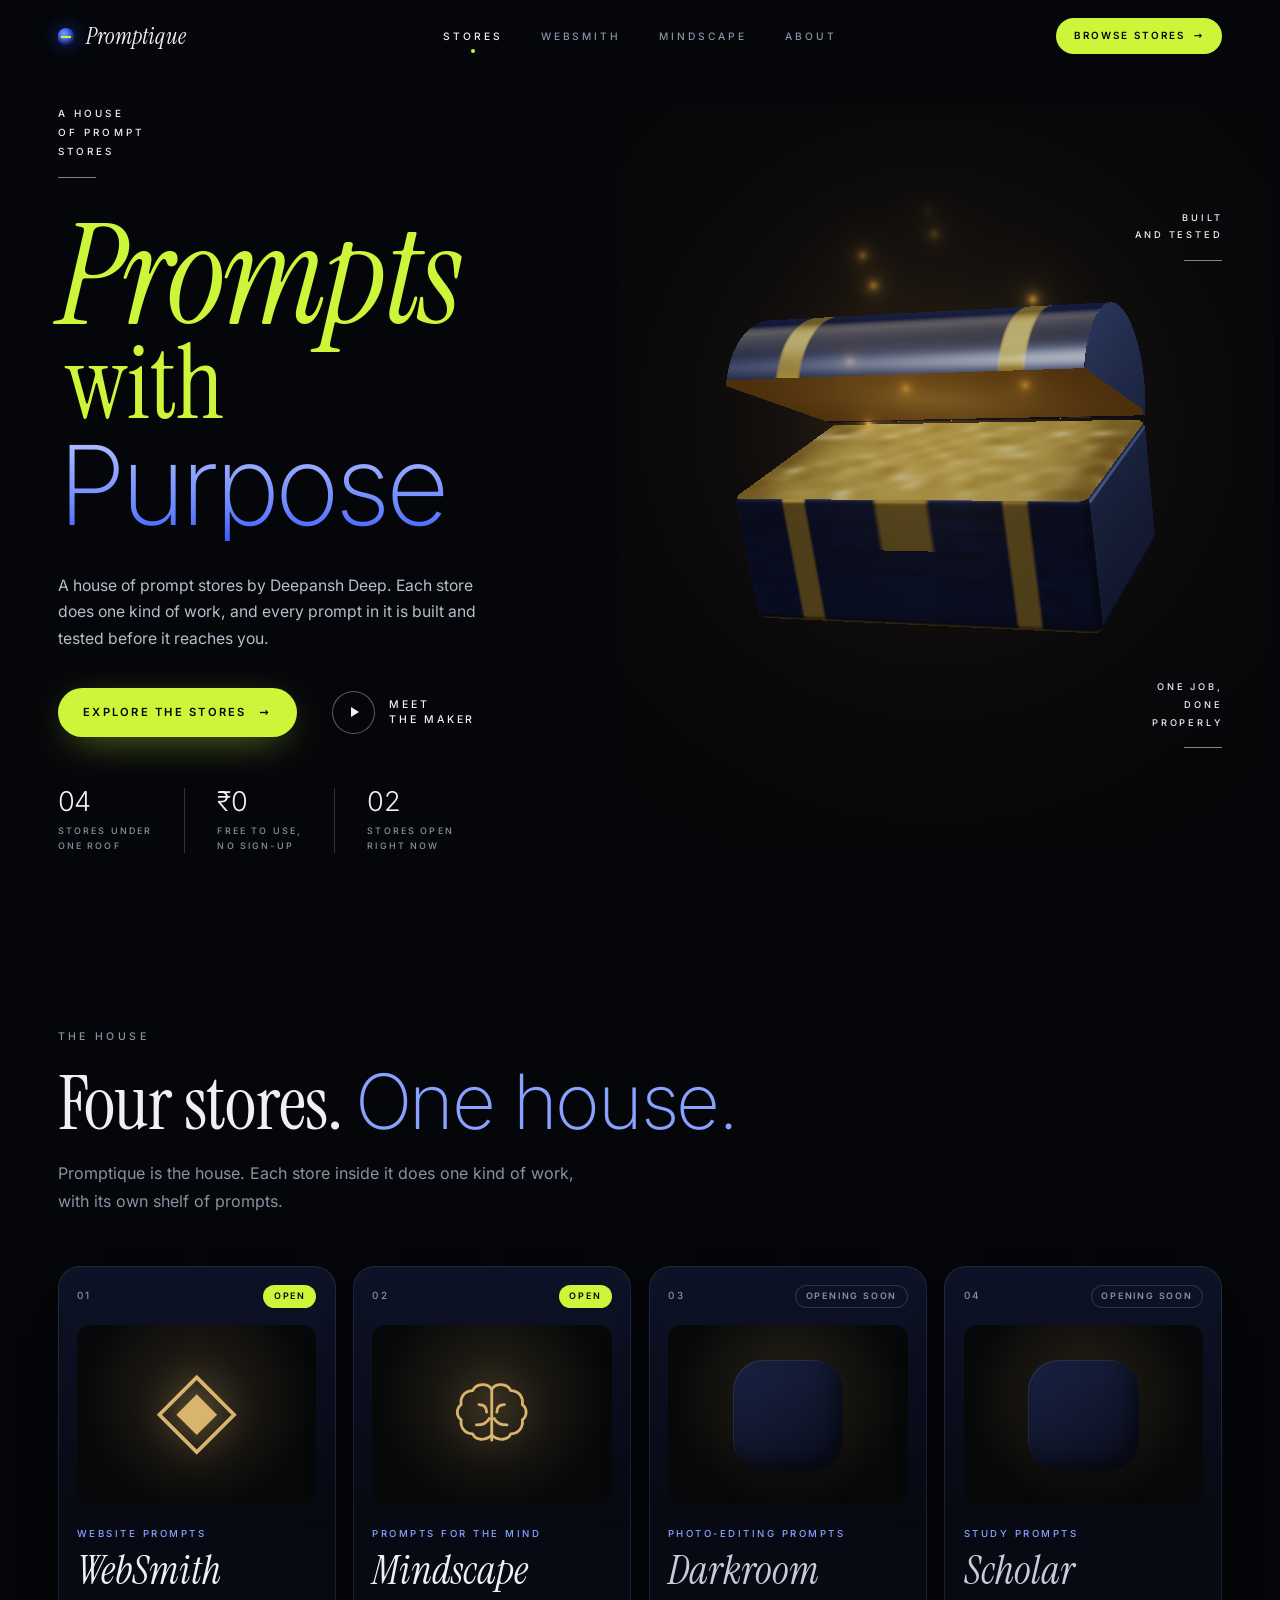
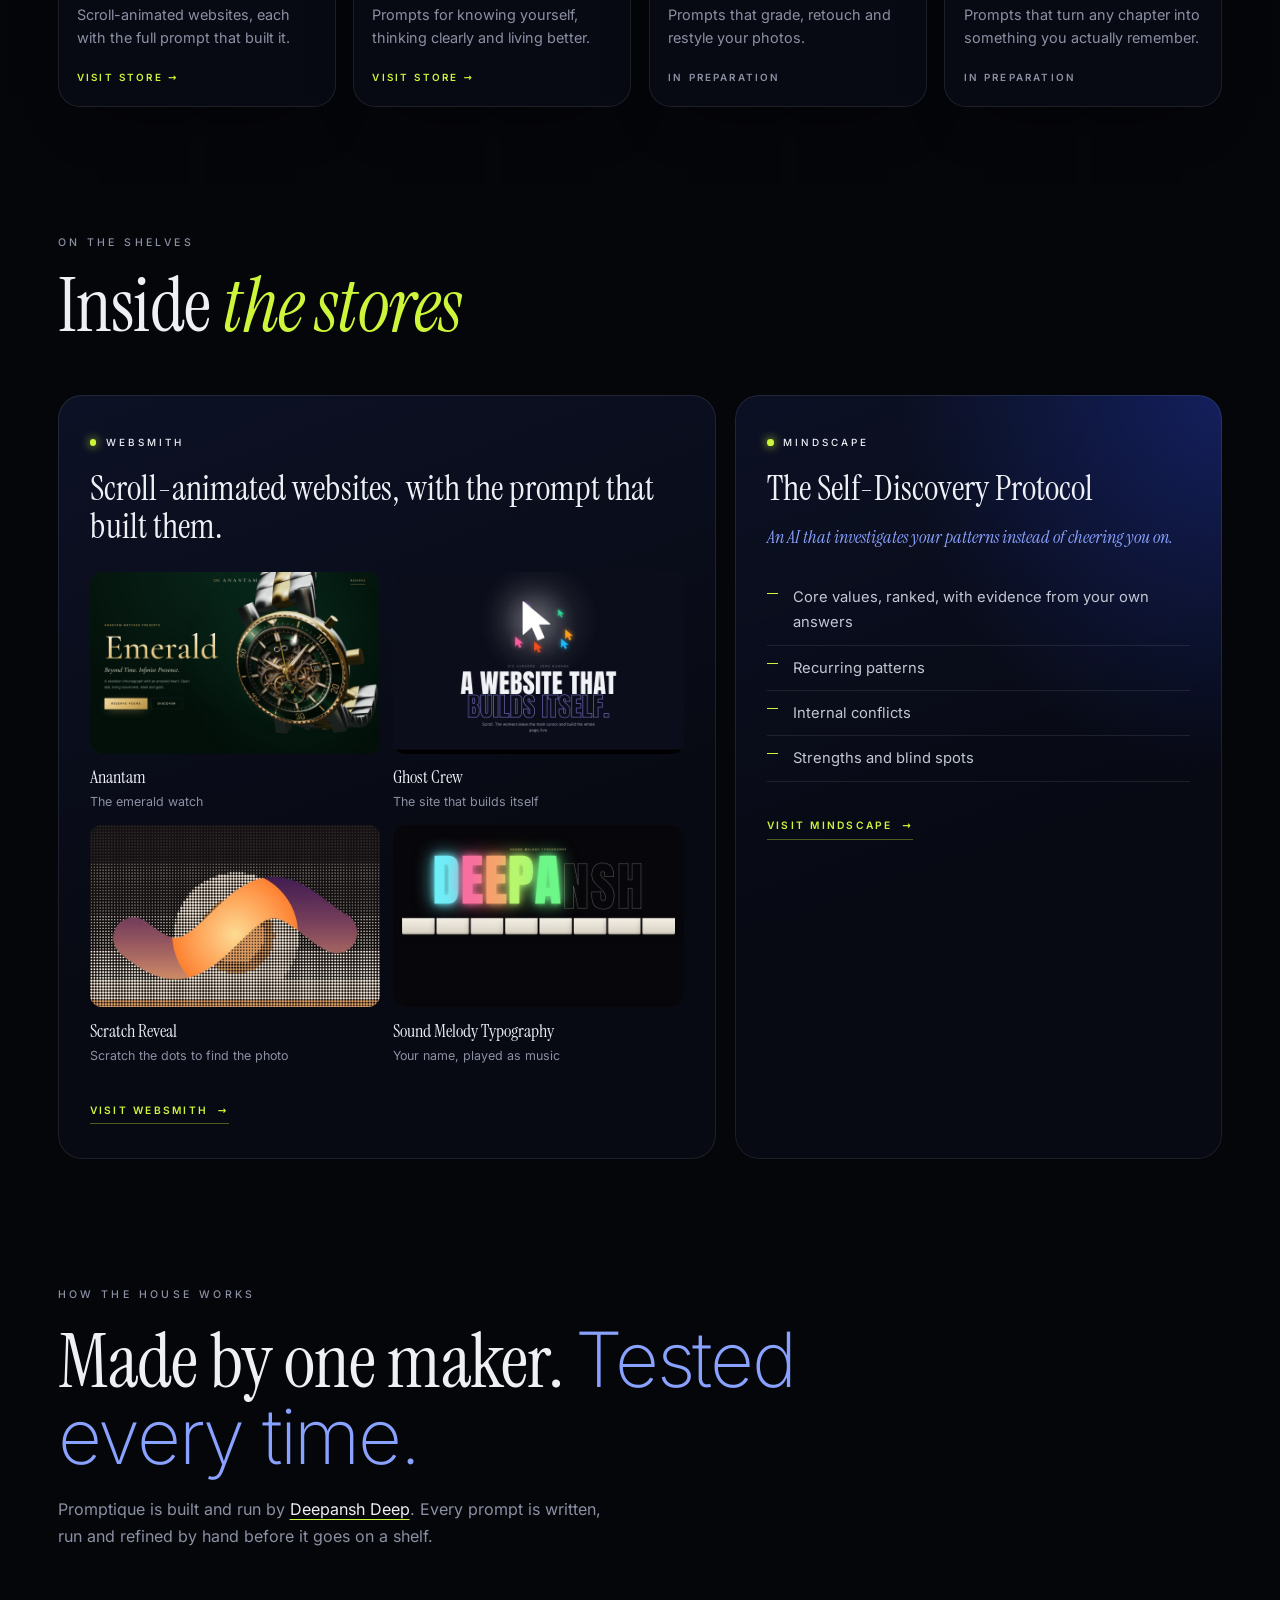
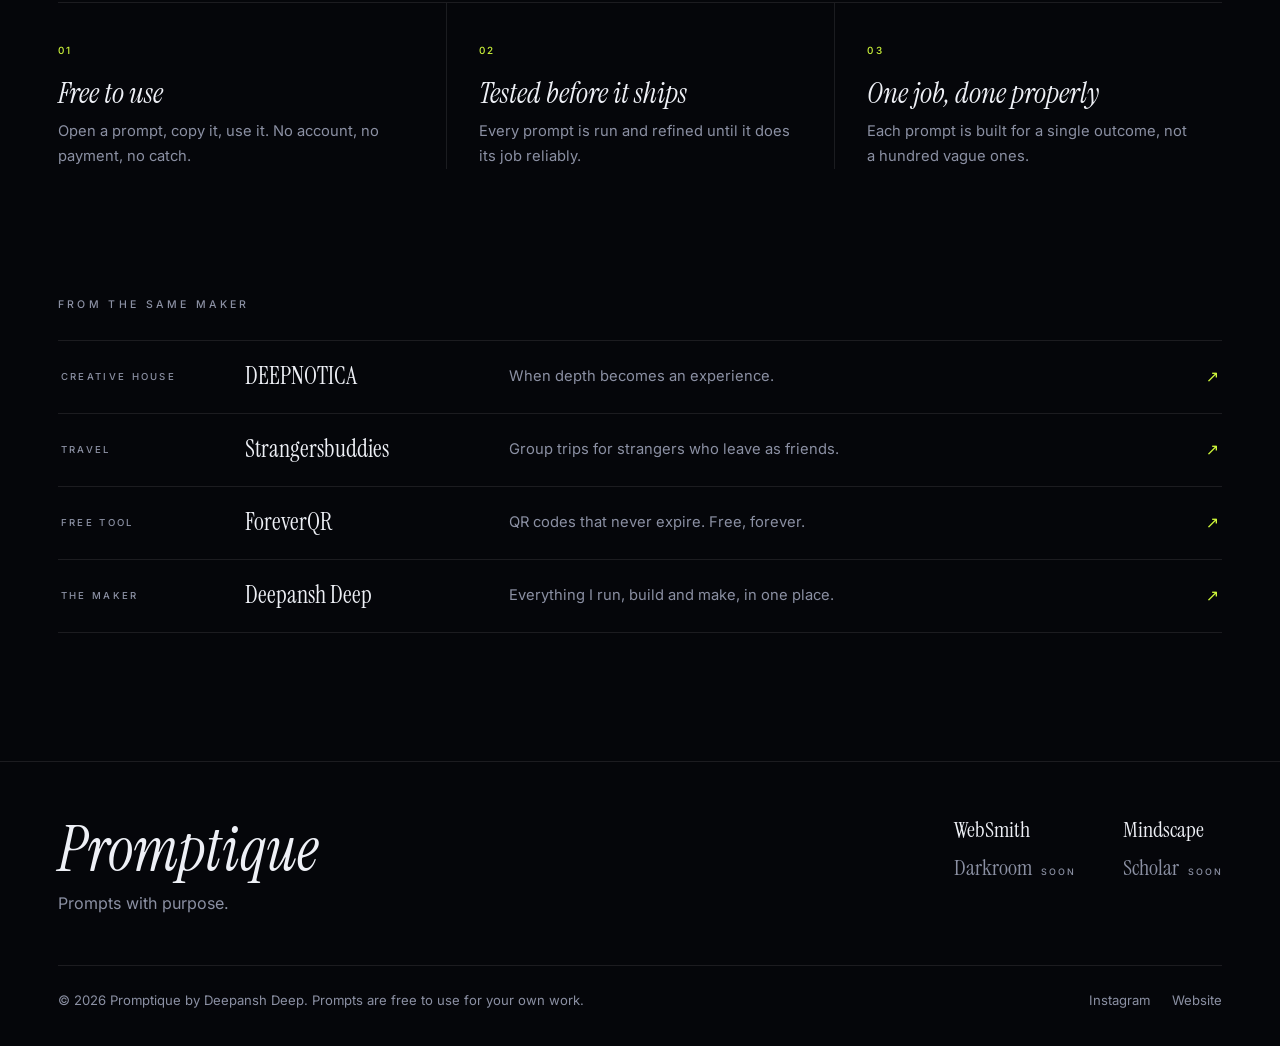
==== commit 4ebc6ee3: "Deploy: treasure chest, brain, gold Mindscape, Scratch Reveal template, SEO and Security toolkit Co-" ====
--- a/index.html
+++ b/index.html
@@ -1,2 +1,2 @@
 <!DOCTYPE html><html lang="en-IN"> <head><meta charset="utf-8"><meta name="viewport" content="width=device-width, initial-scale=1"><title>Promptique | A house of free AI prompt stores by Deepansh Deep</title><meta name="description" content="Promptique is a house of free prompt stores by Deepansh Deep. WebSmith: scroll-animated website templates with the prompt that built each one. Mindscape: prompts for the mind, starting with the Self-Discovery Protocol. No sign-up, no payment."><link rel="canonical" href="https://promptique.github.io/"><meta name="robots" content="index, follow, max-image-preview:large"><meta name="author" content="Deepansh Deep"><meta name="theme-color" content="#05060a"><meta name="color-scheme" content="dark"><link rel="icon" href="/favicon.svg" type="image/svg+xml"><meta property="og:type" content="website"><meta property="og:site_name" content="Promptique"><meta property="og:title" content="Promptique | A house of free AI prompt stores by Deepansh Deep"><meta property="og:description" content="Promptique is a house of free prompt stores by Deepansh Deep. WebSmith: scroll-animated website templates with the prompt that built each one. Mindscape: prompts for the mind, starting with the Self-Discovery Protocol. No sign-up, no payment."><meta property="og:url" content="https://promptique.github.io/"><meta property="og:image" content="https://promptique.github.io/og.png"><meta name="twitter:card" content="summary_large_image"><script type="application/ld+json">{"@context":"https://schema.org","@graph":[{"@type":"WebSite","@id":"https://promptique.github.io/#site","name":"Promptique","url":"https://promptique.github.io/","inLanguage":"en-IN","publisher":{"@id":"https://promptique.github.io/#org"}},{"@type":"Organization","@id":"https://promptique.github.io/#org","name":"Promptique","url":"https://promptique.github.io/","logo":"https://promptique.github.io/favicon.svg","founder":{"@type":"Person","name":"Deepansh Deep","url":"https://deepansh-deep.github.io/"},"sameAs":["https://www.instagram.com/deepanshverse/"]},{"@type":"ItemList","name":"Promptique stores","itemListElement":[{"@type":"ListItem","position":1,"name":"WebSmith","url":"https://promptique.github.io/websmith/","description":"Scroll-animated websites, each with the full prompt that built it."},{"@type":"ListItem","position":2,"name":"Mindscape","url":"https://promptique.github.io/mindscape/","description":"Prompts for knowing yourself, thinking clearly and living better."}]}]}</script><script>document.documentElement.classList.add('js');</script><link rel="stylesheet" href="/_pq/index.B5ZnvH2v.css">
-<link rel="stylesheet" href="/_pq/index.0hkzbWD2.css"></head> <body> <a class="skip" href="#main">Skip to content</a> <header class="nav"> <a class="brand" href="/" aria-label="Promptique home"><span class="brand__mark" aria-hidden="true"></span><span class="brand__name">Promptique</span></a> <nav class="nav__links" aria-label="Stores"> <a href="/#stores" class="is-on">Stores</a> <a href="/websmith/" class>WebSmith</a><a href="/mindscape/" class>Mindscape</a> <a href="/#about">About</a> </nav> <a class="nav__cta" href="/#stores">Browse stores <span aria-hidden="true">→</span></a> </header> <main id="main"> <script>if(location.hash==='#self-discovery')location.replace('/mindscape/#self-discovery');</script> <section class="hero" id="top" data-astro-cid-3mdlzytu> <div class="hero__copy" data-astro-cid-3mdlzytu> <p class="stack rv" data-astro-cid-3mdlzytu>A house<br data-astro-cid-3mdlzytu>of prompt<br data-astro-cid-3mdlzytu>stores<span aria-hidden="true" data-astro-cid-3mdlzytu></span></p> <h1 class="h1" data-astro-cid-3mdlzytu> <span class="h1__a it lime rv" style="--d:.05s" data-astro-cid-3mdlzytu>Prompts</span> <span class="h1__b serif lime rv" style="--d:.15s" data-astro-cid-3mdlzytu>with</span> <span class="h1__c rv" style="--d:.25s" data-astro-cid-3mdlzytu>Purpose</span> </h1> <p class="hero__intro rv" style="--d:.35s" data-astro-cid-3mdlzytu>A house of prompt stores by Deepansh Deep. Each store does one kind of work, and every prompt in it is built and tested before it reaches you.</p> <div class="hero__ctas rv" style="--d:.45s" data-astro-cid-3mdlzytu> <a class="btn btn--lime" href="#stores" data-astro-cid-3mdlzytu>Explore the stores <span aria-hidden="true" data-astro-cid-3mdlzytu>→</span></a> <a class="play" href="#about" data-astro-cid-3mdlzytu><i aria-hidden="true" data-astro-cid-3mdlzytu></i><span data-astro-cid-3mdlzytu>Meet<br data-astro-cid-3mdlzytu>the maker</span></a> </div> <dl class="stats rv" style="--d:.55s" data-astro-cid-3mdlzytu> <div data-astro-cid-3mdlzytu><dt data-astro-cid-3mdlzytu>04</dt><dd data-astro-cid-3mdlzytu>Stores under<br data-astro-cid-3mdlzytu>one roof</dd></div> <div data-astro-cid-3mdlzytu><dt data-astro-cid-3mdlzytu>₹0</dt><dd data-astro-cid-3mdlzytu>Free to use,<br data-astro-cid-3mdlzytu>no sign-up</dd></div> <div data-astro-cid-3mdlzytu><dt data-astro-cid-3mdlzytu>02</dt><dd data-astro-cid-3mdlzytu>Stores open<br data-astro-cid-3mdlzytu>right now</dd></div> </dl> </div> <div class="hero__art" data-astro-cid-3mdlzytu> <div class="orb hero__orb" data-astro-cid-3mdlzytu><canvas data-orb="pebble" aria-label="A cobalt lacquer object with a lime light seam, turning slowly" role="img" data-astro-cid-3mdlzytu></canvas></div> <p class="side side--a" data-astro-cid-3mdlzytu>Built<br data-astro-cid-3mdlzytu>and tested<span aria-hidden="true" data-astro-cid-3mdlzytu></span></p> <p class="side side--b" data-astro-cid-3mdlzytu>One job,<br data-astro-cid-3mdlzytu>done<br data-astro-cid-3mdlzytu>properly<span aria-hidden="true" data-astro-cid-3mdlzytu></span></p> </div> </section> <section class="stores" id="stores" aria-labelledby="st-h" data-astro-cid-3mdlzytu> <header class="sec-head" data-astro-cid-3mdlzytu> <p class="eyebrow rv" data-astro-cid-3mdlzytu>The house</p> <h2 id="st-h" class="h2 rv" data-astro-cid-3mdlzytu>Four stores. <span class="thin" data-astro-cid-3mdlzytu>One house.</span></h2> <p class="lede rv" data-astro-cid-3mdlzytu>Promptique is the house. Each store inside it does one kind of work, with its own shelf of prompts.</p> </header> <ul class="grid" role="list" data-astro-cid-3mdlzytu> <li class="card card--websmith  rv" style="--d:0s" data-astro-cid-3mdlzytu> <a class="card__in" href="/websmith/" data-astro-cid-3mdlzytu> <span class="card__top" data-astro-cid-3mdlzytu><span class="card__no" data-astro-cid-3mdlzytu>01</span><span class="chip chip--open" data-astro-cid-3mdlzytu>Open</span></span> <span class="card__art" aria-hidden="true" data-astro-cid-3mdlzytu><img src="/websmith/assets/t2.jpg" alt="" loading="lazy" width="640" height="400" data-astro-cid-3mdlzytu></span> <span class="card__kind" data-astro-cid-3mdlzytu>Website prompts</span> <span class="card__name" data-astro-cid-3mdlzytu>WebSmith</span> <span class="card__line" data-astro-cid-3mdlzytu>Scroll-animated websites, each with the full prompt that built it.</span> <span class="card__go" data-astro-cid-3mdlzytu>Visit store <span aria-hidden="true" data-astro-cid-3mdlzytu>→</span></span> </a> </li><li class="card card--mindscape  rv" style="--d:0.08s" data-astro-cid-3mdlzytu> <a class="card__in" href="/mindscape/" data-astro-cid-3mdlzytu> <span class="card__top" data-astro-cid-3mdlzytu><span class="card__no" data-astro-cid-3mdlzytu>02</span><span class="chip chip--open" data-astro-cid-3mdlzytu>Open</span></span> <span class="card__art" aria-hidden="true" data-astro-cid-3mdlzytu><span class="sphere" data-astro-cid-3mdlzytu></span></span> <span class="card__kind" data-astro-cid-3mdlzytu>Prompts for the mind</span> <span class="card__name" data-astro-cid-3mdlzytu>Mindscape</span> <span class="card__line" data-astro-cid-3mdlzytu>Prompts for knowing yourself, thinking clearly and living better.</span> <span class="card__go" data-astro-cid-3mdlzytu>Visit store <span aria-hidden="true" data-astro-cid-3mdlzytu>→</span></span> </a> </li><li class="card card--darkroom is-soon rv" style="--d:0.16s" data-astro-cid-3mdlzytu> <div class="card__in" data-astro-cid-3mdlzytu> <span class="card__top" data-astro-cid-3mdlzytu><span class="card__no" data-astro-cid-3mdlzytu>03</span><span class="chip" data-astro-cid-3mdlzytu>Opening soon</span></span> <span class="card__art card__art--soon" aria-hidden="true" data-astro-cid-3mdlzytu><span data-astro-cid-3mdlzytu></span></span> <span class="card__kind" data-astro-cid-3mdlzytu>Photo-editing prompts</span> <span class="card__name" data-astro-cid-3mdlzytu>Darkroom</span> <span class="card__line" data-astro-cid-3mdlzytu>Prompts that grade, retouch and restyle your photos.</span> <span class="card__go card__go--soon" data-astro-cid-3mdlzytu>In preparation</span> </div> </li><li class="card card--scholar is-soon rv" style="--d:0.24s" data-astro-cid-3mdlzytu> <div class="card__in" data-astro-cid-3mdlzytu> <span class="card__top" data-astro-cid-3mdlzytu><span class="card__no" data-astro-cid-3mdlzytu>04</span><span class="chip" data-astro-cid-3mdlzytu>Opening soon</span></span> <span class="card__art card__art--soon" aria-hidden="true" data-astro-cid-3mdlzytu><span data-astro-cid-3mdlzytu></span></span> <span class="card__kind" data-astro-cid-3mdlzytu>Study prompts</span> <span class="card__name" data-astro-cid-3mdlzytu>Scholar</span> <span class="card__line" data-astro-cid-3mdlzytu>Prompts that turn any chapter into something you actually remember.</span> <span class="card__go card__go--soon" data-astro-cid-3mdlzytu>In preparation</span> </div> </li> </ul> </section> <section class="now" aria-labelledby="now-h" data-astro-cid-3mdlzytu> <header class="sec-head" data-astro-cid-3mdlzytu> <p class="eyebrow rv" data-astro-cid-3mdlzytu>On the shelves</p> <h2 id="now-h" class="h2 rv" data-astro-cid-3mdlzytu>Inside <span class="it lime" data-astro-cid-3mdlzytu>the stores</span></h2> </header> <div class="now__grid" data-astro-cid-3mdlzytu> <article class="shelf rv" data-astro-cid-3mdlzytu> <p class="shelf__store" data-astro-cid-3mdlzytu><span class="dot" aria-hidden="true" data-astro-cid-3mdlzytu></span>WebSmith</p> <h3 class="shelf__title" data-astro-cid-3mdlzytu>Scroll-animated websites, with the prompt that built them.</h3> <ul class="thumbs" role="list" data-astro-cid-3mdlzytu> <li data-astro-cid-3mdlzytu><a href="/websmith/project-2-luxury-watch/index.html" data-astro-cid-3mdlzytu><img src="/websmith/assets/t2.jpg" alt="Anantam template preview" loading="lazy" width="640" height="400" data-astro-cid-3mdlzytu><span class="thumbs__name" data-astro-cid-3mdlzytu>Anantam</span><span class="thumbs__sub" data-astro-cid-3mdlzytu>The emerald watch</span></a></li><li data-astro-cid-3mdlzytu><a href="/websmith/project-1-scroll-mouse-effect/index.html" data-astro-cid-3mdlzytu><img src="/websmith/assets/t1.jpg" alt="Ghost Crew template preview" loading="lazy" width="640" height="400" data-astro-cid-3mdlzytu><span class="thumbs__name" data-astro-cid-3mdlzytu>Ghost Crew</span><span class="thumbs__sub" data-astro-cid-3mdlzytu>The site that builds itself</span></a></li><li data-astro-cid-3mdlzytu><a href="/websmith/project-3-sound-melody-typography/index.html" data-astro-cid-3mdlzytu><img src="/websmith/assets/t3.jpg" alt="Sound Melody Typography template preview" loading="lazy" width="640" height="400" data-astro-cid-3mdlzytu><span class="thumbs__name" data-astro-cid-3mdlzytu>Sound Melody Typography</span><span class="thumbs__sub" data-astro-cid-3mdlzytu>Your name, played as music</span></a></li> </ul> <a class="link" href="/websmith/" data-astro-cid-3mdlzytu>Visit WebSmith <span aria-hidden="true" data-astro-cid-3mdlzytu>→</span></a> </article> <article class="shelf shelf--mind rv" style="--d:.1s" data-astro-cid-3mdlzytu> <p class="shelf__store" data-astro-cid-3mdlzytu><span class="dot" aria-hidden="true" data-astro-cid-3mdlzytu></span>Mindscape</p> <h3 class="shelf__title" data-astro-cid-3mdlzytu>The Self-Discovery Protocol</h3> <p class="shelf__text" data-astro-cid-3mdlzytu><em data-astro-cid-3mdlzytu>An AI that investigates your patterns instead of cheering you on.</em></p> <ul class="ticks" role="list" data-astro-cid-3mdlzytu><li data-astro-cid-3mdlzytu>Core values, ranked, with evidence from your own answers</li><li data-astro-cid-3mdlzytu>Recurring patterns</li><li data-astro-cid-3mdlzytu>Internal conflicts</li><li data-astro-cid-3mdlzytu>Strengths and blind spots</li></ul> <a class="link" href="/mindscape/" data-astro-cid-3mdlzytu>Visit Mindscape <span aria-hidden="true" data-astro-cid-3mdlzytu>→</span></a> </article> </div> </section> <section class="about" id="about" aria-labelledby="ab-h" data-astro-cid-3mdlzytu> <header class="sec-head" data-astro-cid-3mdlzytu> <p class="eyebrow rv" data-astro-cid-3mdlzytu>How the house works</p> <h2 id="ab-h" class="h2 rv" data-astro-cid-3mdlzytu>Made by one maker. <span class="thin" data-astro-cid-3mdlzytu>Tested every time.</span></h2> <p class="lede rv" data-astro-cid-3mdlzytu>Promptique is built and run by <a href="https://deepansh-deep.github.io/" target="_blank" rel="noopener" data-astro-cid-3mdlzytu>Deepansh Deep</a>. Every prompt is written, run and refined by hand before it goes on a shelf.</p> </header> <ol class="principles" role="list" data-astro-cid-3mdlzytu> <li class="rv" style="--d:0s" data-astro-cid-3mdlzytu><span class="principles__n" data-astro-cid-3mdlzytu>01</span><h3 data-astro-cid-3mdlzytu>Free to use</h3><p data-astro-cid-3mdlzytu>Open a prompt, copy it, use it. No account, no payment, no catch.</p></li><li class="rv" style="--d:0.08s" data-astro-cid-3mdlzytu><span class="principles__n" data-astro-cid-3mdlzytu>02</span><h3 data-astro-cid-3mdlzytu>Tested before it ships</h3><p data-astro-cid-3mdlzytu>Every prompt is run and refined until it does its job reliably.</p></li><li class="rv" style="--d:0.16s" data-astro-cid-3mdlzytu><span class="principles__n" data-astro-cid-3mdlzytu>03</span><h3 data-astro-cid-3mdlzytu>One job, done properly</h3><p data-astro-cid-3mdlzytu>Each prompt is built for a single outcome, not a hundred vague ones.</p></li> </ol> </section> <section class="more" aria-labelledby="mo-h" data-astro-cid-3mdlzytu> <p id="mo-h" class="eyebrow rv" data-astro-cid-3mdlzytu>From the same maker</p> <ul class="more__list" role="list" data-astro-cid-3mdlzytu> <li class="rv" data-astro-cid-3mdlzytu><a href="https://deepnotica.github.io/" target="_blank" rel="noopener" data-astro-cid-3mdlzytu><span class="more__label" data-astro-cid-3mdlzytu>Creative house</span><span class="more__name" data-astro-cid-3mdlzytu>DEEPNOTICA</span><span class="more__text" data-astro-cid-3mdlzytu>When depth becomes an experience.</span><span class="more__arrow" aria-hidden="true" data-astro-cid-3mdlzytu>↗</span><span class="sr" data-astro-cid-3mdlzytu> (opens in a new tab)</span></a></li><li class="rv" data-astro-cid-3mdlzytu><a href="https://strangersbuddies.github.io/" target="_blank" rel="noopener" data-astro-cid-3mdlzytu><span class="more__label" data-astro-cid-3mdlzytu>Travel</span><span class="more__name" data-astro-cid-3mdlzytu>Strangersbuddies</span><span class="more__text" data-astro-cid-3mdlzytu>Group trips for strangers who leave as friends.</span><span class="more__arrow" aria-hidden="true" data-astro-cid-3mdlzytu>↗</span><span class="sr" data-astro-cid-3mdlzytu> (opens in a new tab)</span></a></li><li class="rv" data-astro-cid-3mdlzytu><a href="https://foreverqr.github.io/" target="_blank" rel="noopener" data-astro-cid-3mdlzytu><span class="more__label" data-astro-cid-3mdlzytu>Free tool</span><span class="more__name" data-astro-cid-3mdlzytu>ForeverQR</span><span class="more__text" data-astro-cid-3mdlzytu>QR codes that never expire. Free, forever.</span><span class="more__arrow" aria-hidden="true" data-astro-cid-3mdlzytu>↗</span><span class="sr" data-astro-cid-3mdlzytu> (opens in a new tab)</span></a></li><li class="rv" data-astro-cid-3mdlzytu><a href="https://deepansh-deep.github.io/" target="_blank" rel="noopener" data-astro-cid-3mdlzytu><span class="more__label" data-astro-cid-3mdlzytu>The maker</span><span class="more__name" data-astro-cid-3mdlzytu>Deepansh Deep</span><span class="more__text" data-astro-cid-3mdlzytu>Everything I run, build and make, in one place.</span><span class="more__arrow" aria-hidden="true" data-astro-cid-3mdlzytu>↗</span><span class="sr" data-astro-cid-3mdlzytu> (opens in a new tab)</span></a></li> </ul> </section> </main> <footer class="foot"> <div class="foot__top"> <div> <p class="foot__brand"><em>Promptique</em></p> <p class="foot__tag">Prompts with purpose.</p> </div> <ul class="foot__stores" role="list"> <li><a href="/websmith/">WebSmith</a></li><li><a href="/mindscape/">Mindscape</a></li><li><span>Darkroom <small>Soon</small></span></li><li><span>Scholar <small>Soon</small></span></li> </ul> </div> <div class="foot__row"> <p>© 2026 Promptique by <a href="https://deepansh-deep.github.io/" target="_blank" rel="noopener">Deepansh Deep</a>. Prompts are free to use for your own work.</p> <p class="foot__links"><a href="https://www.instagram.com/deepanshverse/" target="_blank" rel="noopener">Instagram</a><a href="https://deepansh-deep.github.io/" target="_blank" rel="noopener">Website</a></p> </div> </footer> <script type="module" src="/_pq/Base.astro_astro_type_script_index_0_lang.D0Q_laXJ.js"></script> </body> </html>  +<link rel="stylesheet" href="/_pq/index.Dkf4UBzK.css"></head> <body> <a class="skip" href="#main">Skip to content</a> <header class="nav"> <a class="brand" href="/" aria-label="Promptique home"><span class="brand__mark" aria-hidden="true"></span><span class="brand__name">Promptique</span></a> <nav class="nav__links" aria-label="Stores"> <a href="/#stores" class="is-on">Stores</a> <a href="/websmith/" class>WebSmith</a><a href="/mindscape/" class>Mindscape</a> <a href="/#about">About</a> </nav> <a class="nav__cta" href="/#stores">Browse stores <span aria-hidden="true">→</span></a> </header> <main id="main"> <script>if(location.hash==='#self-discovery')location.replace('/mindscape/#self-discovery');</script> <section class="hero" id="top" data-astro-cid-3mdlzytu> <div class="hero__copy" data-astro-cid-3mdlzytu> <p class="stack rv" data-astro-cid-3mdlzytu>A house<br data-astro-cid-3mdlzytu>of prompt<br data-astro-cid-3mdlzytu>stores<span aria-hidden="true" data-astro-cid-3mdlzytu></span></p> <h1 class="h1" data-astro-cid-3mdlzytu> <span class="h1__a it lime rv" style="--d:.05s" data-astro-cid-3mdlzytu>Prompts</span> <span class="h1__b serif lime rv" style="--d:.15s" data-astro-cid-3mdlzytu>with</span> <span class="h1__c rv" style="--d:.25s" data-astro-cid-3mdlzytu>Purpose</span> </h1> <p class="hero__intro rv" style="--d:.35s" data-astro-cid-3mdlzytu>A house of prompt stores by Deepansh Deep. Each store does one kind of work, and every prompt in it is built and tested before it reaches you.</p> <div class="hero__ctas rv" style="--d:.45s" data-astro-cid-3mdlzytu> <a class="btn btn--lime" href="#stores" data-astro-cid-3mdlzytu>Explore the stores <span aria-hidden="true" data-astro-cid-3mdlzytu>→</span></a> <a class="play" href="#about" data-astro-cid-3mdlzytu><i aria-hidden="true" data-astro-cid-3mdlzytu></i><span data-astro-cid-3mdlzytu>Meet<br data-astro-cid-3mdlzytu>the maker</span></a> </div> <dl class="stats rv" style="--d:.55s" data-astro-cid-3mdlzytu> <div data-astro-cid-3mdlzytu><dt data-astro-cid-3mdlzytu>04</dt><dd data-astro-cid-3mdlzytu>Stores under<br data-astro-cid-3mdlzytu>one roof</dd></div> <div data-astro-cid-3mdlzytu><dt data-astro-cid-3mdlzytu>₹0</dt><dd data-astro-cid-3mdlzytu>Free to use,<br data-astro-cid-3mdlzytu>no sign-up</dd></div> <div data-astro-cid-3mdlzytu><dt data-astro-cid-3mdlzytu>02</dt><dd data-astro-cid-3mdlzytu>Stores open<br data-astro-cid-3mdlzytu>right now</dd></div> </dl> </div> <div class="hero__art" data-astro-cid-3mdlzytu> <div class="orb hero__orb" data-astro-cid-3mdlzytu><canvas data-orb="pebble" aria-label="An open treasure chest glowing gold, turning slowly" role="img" data-astro-cid-3mdlzytu></canvas></div> <p class="side side--a" data-astro-cid-3mdlzytu>Built<br data-astro-cid-3mdlzytu>and tested<span aria-hidden="true" data-astro-cid-3mdlzytu></span></p> <p class="side side--b" data-astro-cid-3mdlzytu>One job,<br data-astro-cid-3mdlzytu>done<br data-astro-cid-3mdlzytu>properly<span aria-hidden="true" data-astro-cid-3mdlzytu></span></p> </div> </section> <section class="stores" id="stores" aria-labelledby="st-h" data-astro-cid-3mdlzytu> <header class="sec-head" data-astro-cid-3mdlzytu> <p class="eyebrow rv" data-astro-cid-3mdlzytu>The house</p> <h2 id="st-h" class="h2 rv" data-astro-cid-3mdlzytu>Four stores. <span class="thin" data-astro-cid-3mdlzytu>One house.</span></h2> <p class="lede rv" data-astro-cid-3mdlzytu>Promptique is the house. Each store inside it does one kind of work, with its own shelf of prompts.</p> </header> <ul class="grid" role="list" data-astro-cid-3mdlzytu> <li class="card card--websmith  rv" style="--d:0s" data-astro-cid-3mdlzytu> <a class="card__in" href="/websmith/" data-astro-cid-3mdlzytu> <span class="card__top" data-astro-cid-3mdlzytu><span class="card__no" data-astro-cid-3mdlzytu>01</span><span class="chip chip--open" data-astro-cid-3mdlzytu>Open</span></span> <span class="card__art" aria-hidden="true" data-astro-cid-3mdlzytu><svg class="logo logo--gold" viewBox="0 0 24 24" fill="none" data-astro-cid-3mdlzytu><path d="M12 1 23 12 12 23 1 12Z" stroke="#d9b46c" stroke-width="1.1" data-astro-cid-3mdlzytu></path><path d="M12 6 18 12 12 18 6 12Z" fill="#d9b46c" data-astro-cid-3mdlzytu></path></svg></span> <span class="card__kind" data-astro-cid-3mdlzytu>Website prompts</span> <span class="card__name" data-astro-cid-3mdlzytu>WebSmith</span> <span class="card__line" data-astro-cid-3mdlzytu>Scroll-animated websites, each with the full prompt that built it.</span> <span class="card__go" data-astro-cid-3mdlzytu>Visit store <span aria-hidden="true" data-astro-cid-3mdlzytu>→</span></span> </a> </li><li class="card card--mindscape  rv" style="--d:0.08s" data-astro-cid-3mdlzytu> <a class="card__in" href="/mindscape/" data-astro-cid-3mdlzytu> <span class="card__top" data-astro-cid-3mdlzytu><span class="card__no" data-astro-cid-3mdlzytu>02</span><span class="chip chip--open" data-astro-cid-3mdlzytu>Open</span></span> <span class="card__art" aria-hidden="true" data-astro-cid-3mdlzytu><svg class="logo logo--gold" viewBox="0 0 64 64" fill="none" stroke="#d9b46c" stroke-width="2.2" stroke-linecap="round" stroke-linejoin="round" data-astro-cid-3mdlzytu><path d="M32 12c-3-5-12-5-15 1-6 0-10 5-9 11-4 3-4 9 0 12-1 6 3 11 9 11 2 5 10 6 15 1" data-astro-cid-3mdlzytu></path><path d="M32 12c3-5 12-5 15 1 6 0 10 5 9 11 4 3 4 9 0 12 1 6-3 11-9 11-2 5-10 6-15 1" data-astro-cid-3mdlzytu></path><path d="M32 12v40M22 24c4 0 6 2 6 6M42 24c-4 0-6 2-6 6M20 40c4 0 8-1 10-5M44 40c-4 0-8-1-10-5" data-astro-cid-3mdlzytu></path></svg></span> <span class="card__kind" data-astro-cid-3mdlzytu>Prompts for the mind</span> <span class="card__name" data-astro-cid-3mdlzytu>Mindscape</span> <span class="card__line" data-astro-cid-3mdlzytu>Prompts for knowing yourself, thinking clearly and living better.</span> <span class="card__go" data-astro-cid-3mdlzytu>Visit store <span aria-hidden="true" data-astro-cid-3mdlzytu>→</span></span> </a> </li><li class="card card--darkroom is-soon rv" style="--d:0.16s" data-astro-cid-3mdlzytu> <div class="card__in" data-astro-cid-3mdlzytu> <span class="card__top" data-astro-cid-3mdlzytu><span class="card__no" data-astro-cid-3mdlzytu>03</span><span class="chip" data-astro-cid-3mdlzytu>Opening soon</span></span> <span class="card__art card__art--soon" aria-hidden="true" data-astro-cid-3mdlzytu><span data-astro-cid-3mdlzytu></span></span> <span class="card__kind" data-astro-cid-3mdlzytu>Photo-editing prompts</span> <span class="card__name" data-astro-cid-3mdlzytu>Darkroom</span> <span class="card__line" data-astro-cid-3mdlzytu>Prompts that grade, retouch and restyle your photos.</span> <span class="card__go card__go--soon" data-astro-cid-3mdlzytu>In preparation</span> </div> </li><li class="card card--scholar is-soon rv" style="--d:0.24s" data-astro-cid-3mdlzytu> <div class="card__in" data-astro-cid-3mdlzytu> <span class="card__top" data-astro-cid-3mdlzytu><span class="card__no" data-astro-cid-3mdlzytu>04</span><span class="chip" data-astro-cid-3mdlzytu>Opening soon</span></span> <span class="card__art card__art--soon" aria-hidden="true" data-astro-cid-3mdlzytu><span data-astro-cid-3mdlzytu></span></span> <span class="card__kind" data-astro-cid-3mdlzytu>Study prompts</span> <span class="card__name" data-astro-cid-3mdlzytu>Scholar</span> <span class="card__line" data-astro-cid-3mdlzytu>Prompts that turn any chapter into something you actually remember.</span> <span class="card__go card__go--soon" data-astro-cid-3mdlzytu>In preparation</span> </div> </li> </ul> </section> <section class="now" aria-labelledby="now-h" data-astro-cid-3mdlzytu> <header class="sec-head" data-astro-cid-3mdlzytu> <p class="eyebrow rv" data-astro-cid-3mdlzytu>On the shelves</p> <h2 id="now-h" class="h2 rv" data-astro-cid-3mdlzytu>Inside <span class="it lime" data-astro-cid-3mdlzytu>the stores</span></h2> </header> <div class="now__grid" data-astro-cid-3mdlzytu> <article class="shelf rv" data-astro-cid-3mdlzytu> <p class="shelf__store" data-astro-cid-3mdlzytu><span class="dot" aria-hidden="true" data-astro-cid-3mdlzytu></span>WebSmith</p> <h3 class="shelf__title" data-astro-cid-3mdlzytu>Scroll-animated websites, with the prompt that built them.</h3> <ul class="thumbs" role="list" data-astro-cid-3mdlzytu> <li data-astro-cid-3mdlzytu><a href="/websmith/project-2-luxury-watch/index.html" data-astro-cid-3mdlzytu><img src="/websmith/assets/t2.jpg" alt="Anantam template preview" loading="lazy" width="640" height="400" data-astro-cid-3mdlzytu><span class="thumbs__name" data-astro-cid-3mdlzytu>Anantam</span><span class="thumbs__sub" data-astro-cid-3mdlzytu>The emerald watch</span></a></li><li data-astro-cid-3mdlzytu><a href="/websmith/project-1-scroll-mouse-effect/index.html" data-astro-cid-3mdlzytu><img src="/websmith/assets/t1.jpg" alt="Ghost Crew template preview" loading="lazy" width="640" height="400" data-astro-cid-3mdlzytu><span class="thumbs__name" data-astro-cid-3mdlzytu>Ghost Crew</span><span class="thumbs__sub" data-astro-cid-3mdlzytu>The site that builds itself</span></a></li><li data-astro-cid-3mdlzytu><a href="/websmith/project-4-scratch-reveal/index.html" data-astro-cid-3mdlzytu><img src="/websmith/assets/t4.jpg" alt="Scratch Reveal template preview" loading="lazy" width="640" height="400" data-astro-cid-3mdlzytu><span class="thumbs__name" data-astro-cid-3mdlzytu>Scratch Reveal</span><span class="thumbs__sub" data-astro-cid-3mdlzytu>Scratch the dots to find the photo</span></a></li><li data-astro-cid-3mdlzytu><a href="/websmith/project-3-sound-melody-typography/index.html" data-astro-cid-3mdlzytu><img src="/websmith/assets/t3.jpg" alt="Sound Melody Typography template preview" loading="lazy" width="640" height="400" data-astro-cid-3mdlzytu><span class="thumbs__name" data-astro-cid-3mdlzytu>Sound Melody Typography</span><span class="thumbs__sub" data-astro-cid-3mdlzytu>Your name, played as music</span></a></li> </ul> <a class="link" href="/websmith/" data-astro-cid-3mdlzytu>Visit WebSmith <span aria-hidden="true" data-astro-cid-3mdlzytu>→</span></a> </article> <article class="shelf shelf--mind rv" style="--d:.1s" data-astro-cid-3mdlzytu> <p class="shelf__store" data-astro-cid-3mdlzytu><span class="dot" aria-hidden="true" data-astro-cid-3mdlzytu></span>Mindscape</p> <h3 class="shelf__title" data-astro-cid-3mdlzytu>The Self-Discovery Protocol</h3> <p class="shelf__text" data-astro-cid-3mdlzytu><em data-astro-cid-3mdlzytu>An AI that investigates your patterns instead of cheering you on.</em></p> <ul class="ticks" role="list" data-astro-cid-3mdlzytu><li data-astro-cid-3mdlzytu>Core values, ranked, with evidence from your own answers</li><li data-astro-cid-3mdlzytu>Recurring patterns</li><li data-astro-cid-3mdlzytu>Internal conflicts</li><li data-astro-cid-3mdlzytu>Strengths and blind spots</li></ul> <a class="link" href="/mindscape/" data-astro-cid-3mdlzytu>Visit Mindscape <span aria-hidden="true" data-astro-cid-3mdlzytu>→</span></a> </article> </div> </section> <section class="about" id="about" aria-labelledby="ab-h" data-astro-cid-3mdlzytu> <header class="sec-head" data-astro-cid-3mdlzytu> <p class="eyebrow rv" data-astro-cid-3mdlzytu>How the house works</p> <h2 id="ab-h" class="h2 rv" data-astro-cid-3mdlzytu>Made by one maker. <span class="thin" data-astro-cid-3mdlzytu>Tested every time.</span></h2> <p class="lede rv" data-astro-cid-3mdlzytu>Promptique is built and run by <a href="https://deepansh-deep.github.io/" target="_blank" rel="noopener" data-astro-cid-3mdlzytu>Deepansh Deep</a>. Every prompt is written, run and refined by hand before it goes on a shelf.</p> </header> <ol class="principles" role="list" data-astro-cid-3mdlzytu> <li class="rv" style="--d:0s" data-astro-cid-3mdlzytu><span class="principles__n" data-astro-cid-3mdlzytu>01</span><h3 data-astro-cid-3mdlzytu>Free to use</h3><p data-astro-cid-3mdlzytu>Open a prompt, copy it, use it. No account, no payment, no catch.</p></li><li class="rv" style="--d:0.08s" data-astro-cid-3mdlzytu><span class="principles__n" data-astro-cid-3mdlzytu>02</span><h3 data-astro-cid-3mdlzytu>Tested before it ships</h3><p data-astro-cid-3mdlzytu>Every prompt is run and refined until it does its job reliably.</p></li><li class="rv" style="--d:0.16s" data-astro-cid-3mdlzytu><span class="principles__n" data-astro-cid-3mdlzytu>03</span><h3 data-astro-cid-3mdlzytu>One job, done properly</h3><p data-astro-cid-3mdlzytu>Each prompt is built for a single outcome, not a hundred vague ones.</p></li> </ol> </section> <section class="more" aria-labelledby="mo-h" data-astro-cid-3mdlzytu> <p id="mo-h" class="eyebrow rv" data-astro-cid-3mdlzytu>From the same maker</p> <ul class="more__list" role="list" data-astro-cid-3mdlzytu> <li class="rv" data-astro-cid-3mdlzytu><a href="https://deepnotica.github.io/" target="_blank" rel="noopener" data-astro-cid-3mdlzytu><span class="more__label" data-astro-cid-3mdlzytu>Creative house</span><span class="more__name" data-astro-cid-3mdlzytu>DEEPNOTICA</span><span class="more__text" data-astro-cid-3mdlzytu>When depth becomes an experience.</span><span class="more__arrow" aria-hidden="true" data-astro-cid-3mdlzytu>↗</span><span class="sr" data-astro-cid-3mdlzytu> (opens in a new tab)</span></a></li><li class="rv" data-astro-cid-3mdlzytu><a href="https://strangersbuddies.github.io/" target="_blank" rel="noopener" data-astro-cid-3mdlzytu><span class="more__label" data-astro-cid-3mdlzytu>Travel</span><span class="more__name" data-astro-cid-3mdlzytu>Strangersbuddies</span><span class="more__text" data-astro-cid-3mdlzytu>Group trips for strangers who leave as friends.</span><span class="more__arrow" aria-hidden="true" data-astro-cid-3mdlzytu>↗</span><span class="sr" data-astro-cid-3mdlzytu> (opens in a new tab)</span></a></li><li class="rv" data-astro-cid-3mdlzytu><a href="https://foreverqr.github.io/" target="_blank" rel="noopener" data-astro-cid-3mdlzytu><span class="more__label" data-astro-cid-3mdlzytu>Free tool</span><span class="more__name" data-astro-cid-3mdlzytu>ForeverQR</span><span class="more__text" data-astro-cid-3mdlzytu>QR codes that never expire. Free, forever.</span><span class="more__arrow" aria-hidden="true" data-astro-cid-3mdlzytu>↗</span><span class="sr" data-astro-cid-3mdlzytu> (opens in a new tab)</span></a></li><li class="rv" data-astro-cid-3mdlzytu><a href="https://deepansh-deep.github.io/" target="_blank" rel="noopener" data-astro-cid-3mdlzytu><span class="more__label" data-astro-cid-3mdlzytu>The maker</span><span class="more__name" data-astro-cid-3mdlzytu>Deepansh Deep</span><span class="more__text" data-astro-cid-3mdlzytu>Everything I run, build and make, in one place.</span><span class="more__arrow" aria-hidden="true" data-astro-cid-3mdlzytu>↗</span><span class="sr" data-astro-cid-3mdlzytu> (opens in a new tab)</span></a></li> </ul> </section> </main> <footer class="foot"> <div class="foot__top"> <div> <p class="foot__brand"><em>Promptique</em></p> <p class="foot__tag">Prompts with purpose.</p> </div> <ul class="foot__stores" role="list"> <li><a href="/websmith/">WebSmith</a></li><li><a href="/mindscape/">Mindscape</a></li><li><span>Darkroom <small>Soon</small></span></li><li><span>Scholar <small>Soon</small></span></li> </ul> </div> <div class="foot__row"> <p>© 2026 Promptique by <a href="https://deepansh-deep.github.io/" target="_blank" rel="noopener">Deepansh Deep</a>. Prompts are free to use for your own work.</p> <p class="foot__links"><a href="https://www.instagram.com/deepanshverse/" target="_blank" rel="noopener">Instagram</a><a href="https://deepansh-deep.github.io/" target="_blank" rel="noopener">Website</a></p> </div> </footer> <script type="module" src="/_pq/Base.astro_astro_type_script_index_0_lang.2DacNssF.js"></script> </body> </html>  
--- a/_pq/index.Dkf4UBzK.css
+++ b/_pq/index.Dkf4UBzK.css
@@ -0,0 +1 @@
+.hero[data-astro-cid-3mdlzytu]{min-height:100svh;display:grid;grid-template-columns:minmax(0,1fr) minmax(0,1.05fr);align-items:center;gap:2rem;padding-top:6.5rem;padding-bottom:3rem}.hero[data-astro-cid-3mdlzytu]:before{content:"";position:absolute;right:-20%;top:-10%;width:85vw;height:120%;background:radial-gradient(closest-side,rgba(42,77,255,.22),transparent 70%);pointer-events:none;z-index:-1}.stack[data-astro-cid-3mdlzytu]{margin:0 0 2.2rem;font:500 .62rem/1.9 var(--sans);letter-spacing:.32em;text-transform:uppercase;color:var(--ink)}.stack[data-astro-cid-3mdlzytu] span[data-astro-cid-3mdlzytu],.side[data-astro-cid-3mdlzytu] span[data-astro-cid-3mdlzytu]{display:block;width:2.4rem;height:1px;background:#ffffff80;margin-top:1rem}.h1[data-astro-cid-3mdlzytu]{margin:0;display:grid;line-height:.9}.h1__a[data-astro-cid-3mdlzytu]{font-size:clamp(4.6rem,2rem + 8.4vw,10.5rem);letter-spacing:-.02em}.h1__b[data-astro-cid-3mdlzytu]{font-size:clamp(3.4rem,1.6rem + 6vw,7.6rem);margin-left:.08em}.h1__c[data-astro-cid-3mdlzytu]{font:200 clamp(3.6rem,1.6rem + 6.6vw,8.4rem)/1 var(--sans);letter-spacing:-.045em;color:var(--cobalt-l);background:linear-gradient(180deg,#b9c7ff,#6a86ff 70%,#3a5bff);-webkit-background-clip:text;background-clip:text;color:transparent}.hero__intro[data-astro-cid-3mdlzytu]{margin:2rem 0 0;max-width:28rem;color:#b8bccb;font-size:.98rem}.hero__ctas[data-astro-cid-3mdlzytu]{display:flex;flex-wrap:wrap;align-items:center;gap:1.6rem 2.2rem;margin-top:2.2rem}.stats[data-astro-cid-3mdlzytu]{display:flex;gap:0;margin:3.2rem 0 0}.stats[data-astro-cid-3mdlzytu] div[data-astro-cid-3mdlzytu]{padding:0 2rem;border-left:1px solid rgba(255,255,255,.18)}.stats[data-astro-cid-3mdlzytu] div[data-astro-cid-3mdlzytu]:first-child{padding-left:0;border-left:0}.stats[data-astro-cid-3mdlzytu] dt[data-astro-cid-3mdlzytu]{font:300 1.7rem/1 var(--sans);letter-spacing:-.02em}.stats[data-astro-cid-3mdlzytu] dd[data-astro-cid-3mdlzytu]{margin:.55rem 0 0;font:500 .56rem/1.6 var(--sans);letter-spacing:.24em;text-transform:uppercase;color:var(--dim)}.hero__art[data-astro-cid-3mdlzytu]{position:relative;align-self:stretch;min-height:34rem}.hero__orb[data-astro-cid-3mdlzytu]{position:absolute;inset:0 -4vw 0 -2vw}.side[data-astro-cid-3mdlzytu]{position:absolute;right:0;margin:0;font:500 .58rem/1.9 var(--sans);letter-spacing:.3em;text-transform:uppercase;color:var(--ink);text-align:right}.side[data-astro-cid-3mdlzytu] span[data-astro-cid-3mdlzytu]{margin-left:auto}.side--a[data-astro-cid-3mdlzytu]{top:14%}.side--b[data-astro-cid-3mdlzytu]{bottom:14%}.sec-head[data-astro-cid-3mdlzytu]{max-width:52rem;padding-top:clamp(5rem,10vw,8.5rem);margin-bottom:3.2rem}.sec-head[data-astro-cid-3mdlzytu] .h2[data-astro-cid-3mdlzytu]{margin-top:1.1rem}.sec-head[data-astro-cid-3mdlzytu] .lede[data-astro-cid-3mdlzytu] a[data-astro-cid-3mdlzytu]{color:var(--ink);text-decoration-color:var(--lime);text-underline-offset:4px}.grid[data-astro-cid-3mdlzytu]{list-style:none;margin:0;padding:0;display:grid;grid-template-columns:repeat(4,minmax(0,1fr));gap:1.1rem}.card__in[data-astro-cid-3mdlzytu]{position:relative;height:100%;display:flex;flex-direction:column;padding:1.2rem 1.2rem 1.5rem;border-radius:22px;text-decoration:none;background:linear-gradient(180deg,#141c408c,#080a14e6 55%);box-shadow:inset 0 0 0 1px var(--line),0 30px 60px -40px #000000e6;transition:box-shadow .45s var(--ease);overflow:hidden}a[data-astro-cid-3mdlzytu].card__in:hover{box-shadow:inset 0 0 0 1px #cdf53a99,0 30px 70px -36px #2a4dff99}.card__top[data-astro-cid-3mdlzytu]{display:flex;justify-content:space-between;align-items:center}.card__no[data-astro-cid-3mdlzytu]{font:500 .62rem/1 var(--sans);letter-spacing:.26em;color:var(--dim)}.chip[data-astro-cid-3mdlzytu]{font:600 .56rem/1 var(--sans);letter-spacing:.2em;text-transform:uppercase;padding:.42rem .65rem;border-radius:999px;color:var(--dim);box-shadow:inset 0 0 0 1px var(--line2)}.chip--open[data-astro-cid-3mdlzytu]{color:#05060a;background:var(--lime);box-shadow:none}.card__art[data-astro-cid-3mdlzytu]{position:relative;display:grid;place-items:center;margin:1.1rem 0 1.4rem;aspect-ratio:4 / 3;border-radius:14px;overflow:hidden;background:radial-gradient(circle at 50% 40%,rgba(217,180,108,.16),transparent 70%),#070809}.card__art[data-astro-cid-3mdlzytu] img[data-astro-cid-3mdlzytu]{width:100%;height:100%;object-fit:cover;opacity:.92}.logo[data-astro-cid-3mdlzytu]{width:34%;height:auto;filter:drop-shadow(0 0 18px rgba(217,180,108,.45))}.sphere[data-astro-cid-3mdlzytu]{width:52%;aspect-ratio:1;border-radius:50%;background:radial-gradient(circle at 34% 28%,#7f97ff,#2a4dff 26%,#0c1a6a 62%,#040716);box-shadow:inset -10px -14px 26px #0009,0 0 60px #2a4dff73;position:relative}.sphere[data-astro-cid-3mdlzytu]:after{content:"";position:absolute;inset:18%;border-radius:50%;border:1px solid rgba(205,245,58,.55);transform:rotateX(70deg);box-shadow:0 0 14px #cdf53a80}.card__art--soon[data-astro-cid-3mdlzytu] span[data-astro-cid-3mdlzytu]{width:46%;aspect-ratio:1;border-radius:28%;background:linear-gradient(145deg,#1a2244,#0a0d1c);box-shadow:inset 1px 1px #ffffff14,inset -8px -10px 20px #00000080,0 20px 40px -20px #000c}.card__kind[data-astro-cid-3mdlzytu]{font:500 .6rem/1.5 var(--sans);letter-spacing:.26em;text-transform:uppercase;color:var(--cobalt-l)}.card__name[data-astro-cid-3mdlzytu]{margin-top:.5rem;font:italic 400 clamp(2rem,1.4rem + 1.4vw,2.7rem)/1 var(--serif);color:var(--ink)}.card__line[data-astro-cid-3mdlzytu]{margin-top:.8rem;color:var(--dim);font-size:.9rem;line-height:1.6}.card__go[data-astro-cid-3mdlzytu]{margin-top:auto;padding-top:1.5rem;font:600 .62rem/1 var(--sans);letter-spacing:.22em;text-transform:uppercase;color:var(--lime)}.card__go--soon[data-astro-cid-3mdlzytu]{color:var(--dim)}.is-soon[data-astro-cid-3mdlzytu] .card__name[data-astro-cid-3mdlzytu]{color:#c9ccd8}.now__grid[data-astro-cid-3mdlzytu]{display:grid;grid-template-columns:1.35fr 1fr;gap:1.2rem}.shelf[data-astro-cid-3mdlzytu]{padding:2rem 2rem 2.2rem;border-radius:24px;background:linear-gradient(160deg,#141c4080,#080a14e6 60%);box-shadow:inset 0 0 0 1px var(--line)}.shelf--mind[data-astro-cid-3mdlzytu]{background:radial-gradient(120% 90% at 100% 0%,rgba(42,77,255,.28),transparent 55%),linear-gradient(160deg,#141c4080,#080a14e6 60%)}.shelf__store[data-astro-cid-3mdlzytu]{margin:0;display:inline-flex;align-items:center;gap:.6rem;font:500 .62rem/1 var(--sans);letter-spacing:.3em;text-transform:uppercase;color:var(--ink)}.dot[data-astro-cid-3mdlzytu]{width:.42rem;height:.42rem;border-radius:50%;background:var(--lime);box-shadow:0 0 10px var(--lime)}.shelf__title[data-astro-cid-3mdlzytu]{margin:1rem 0 0;font:400 clamp(1.7rem,1.2rem + 1.2vw,2.4rem)/1.1 var(--serif)}.shelf__text[data-astro-cid-3mdlzytu]{margin:.8rem 0 0;color:var(--cobalt-l);font-size:1.15rem}.shelf__text[data-astro-cid-3mdlzytu] em[data-astro-cid-3mdlzytu]{font-family:var(--serif)}.thumbs[data-astro-cid-3mdlzytu]{list-style:none;margin:1.6rem 0 1.8rem;padding:0;display:grid;grid-template-columns:repeat(2,1fr);gap:.8rem}.thumbs[data-astro-cid-3mdlzytu] a[data-astro-cid-3mdlzytu]{display:grid;gap:.25rem;text-decoration:none}.thumbs[data-astro-cid-3mdlzytu] img[data-astro-cid-3mdlzytu]{border-radius:12px;aspect-ratio:16 / 10;object-fit:cover;margin-bottom:.6rem;box-shadow:inset 0 0 0 1px var(--line)}.thumbs__name[data-astro-cid-3mdlzytu]{font:400 1.1rem/1.15 var(--serif)}.thumbs__sub[data-astro-cid-3mdlzytu]{font-size:.78rem;color:var(--dim)}.ticks[data-astro-cid-3mdlzytu]{list-style:none;margin:1.4rem 0 1.8rem;padding:0}.ticks[data-astro-cid-3mdlzytu] li[data-astro-cid-3mdlzytu]{position:relative;padding:.6rem 0 .6rem 1.6rem;border-bottom:1px solid var(--line);font-size:.92rem;color:#c3c7d4}.ticks[data-astro-cid-3mdlzytu] li[data-astro-cid-3mdlzytu]:before{content:"";position:absolute;left:0;top:1.05rem;width:.7rem;height:1px;background:var(--lime)}.link[data-astro-cid-3mdlzytu]{display:inline-flex;gap:.6rem;font:600 .64rem/1 var(--sans);letter-spacing:.22em;text-transform:uppercase;text-decoration:none;color:var(--lime);padding-bottom:.5rem;border-bottom:1px solid rgba(205,245,58,.35);transition:border-color .3s}.link[data-astro-cid-3mdlzytu]:hover{border-color:var(--lime)}.principles[data-astro-cid-3mdlzytu]{list-style:none;margin:0;padding:0;display:grid;grid-template-columns:repeat(3,1fr);border-top:1px solid var(--line)}.principles[data-astro-cid-3mdlzytu] li[data-astro-cid-3mdlzytu]{padding:2rem 2rem 0 0}.principles[data-astro-cid-3mdlzytu] li[data-astro-cid-3mdlzytu]+li[data-astro-cid-3mdlzytu]{padding-left:2rem;border-left:1px solid var(--line)}.principles__n[data-astro-cid-3mdlzytu]{font:500 .62rem/1 var(--sans);letter-spacing:.26em;color:var(--lime)}.principles[data-astro-cid-3mdlzytu] h3[data-astro-cid-3mdlzytu]{margin:1rem 0 .6rem;font:italic 400 1.8rem/1.1 var(--serif)}.principles[data-astro-cid-3mdlzytu] p[data-astro-cid-3mdlzytu]{margin:0;color:var(--dim);font-size:.92rem}.more[data-astro-cid-3mdlzytu]{padding-top:clamp(5rem,10vw,8rem)}.more__list[data-astro-cid-3mdlzytu]{list-style:none;margin:1.6rem 0 0;padding:0;border-top:1px solid var(--line)}.more__list[data-astro-cid-3mdlzytu] a[data-astro-cid-3mdlzytu]{display:grid;grid-template-columns:10rem 15rem 1fr auto;gap:1.5rem;align-items:center;padding:1.4rem .2rem;border-bottom:1px solid var(--line);text-decoration:none;transition:padding .45s var(--ease),background .45s}.more__list[data-astro-cid-3mdlzytu] a[data-astro-cid-3mdlzytu]:hover{padding-left:1rem;background:linear-gradient(90deg,rgba(42,77,255,.14),transparent)}.more__label[data-astro-cid-3mdlzytu]{font:500 .6rem/1 var(--sans);letter-spacing:.24em;text-transform:uppercase;color:var(--dim)}.more__name[data-astro-cid-3mdlzytu]{font:400 1.5rem/1.1 var(--serif)}.more__text[data-astro-cid-3mdlzytu]{color:var(--dim);font-size:.92rem}.more__arrow[data-astro-cid-3mdlzytu]{color:var(--lime)}@media(max-width:1100px){.grid[data-astro-cid-3mdlzytu]{grid-template-columns:repeat(2,1fr)}}@media(max-width:960px){.hero[data-astro-cid-3mdlzytu]{grid-template-columns:1fr;padding-top:5.5rem;gap:0}.hero__art[data-astro-cid-3mdlzytu]{order:-1;min-height:46vh}.hero__orb[data-astro-cid-3mdlzytu]{inset:0 -8vw}.side[data-astro-cid-3mdlzytu]{display:none}.stack[data-astro-cid-3mdlzytu]{margin-bottom:1.4rem}.stats[data-astro-cid-3mdlzytu] div[data-astro-cid-3mdlzytu]{padding:0 1.1rem}.now__grid[data-astro-cid-3mdlzytu],.principles[data-astro-cid-3mdlzytu]{grid-template-columns:1fr}.principles[data-astro-cid-3mdlzytu] li[data-astro-cid-3mdlzytu],.principles[data-astro-cid-3mdlzytu] li[data-astro-cid-3mdlzytu]+li[data-astro-cid-3mdlzytu]{padding:1.6rem 0;border-left:0;border-bottom:1px solid var(--line)}.more__list[data-astro-cid-3mdlzytu] a[data-astro-cid-3mdlzytu]{grid-template-columns:1fr auto;gap:.3rem 1rem}.more__label[data-astro-cid-3mdlzytu],.more__name[data-astro-cid-3mdlzytu],.more__text[data-astro-cid-3mdlzytu]{grid-column:1}.more__arrow[data-astro-cid-3mdlzytu]{grid-column:2;grid-row:1 / span 3}}@media(max-width:560px){.grid[data-astro-cid-3mdlzytu]{grid-template-columns:1fr}.thumbs[data-astro-cid-3mdlzytu]{grid-template-columns:1fr 1fr}.shelf[data-astro-cid-3mdlzytu]{padding:1.5rem}}
